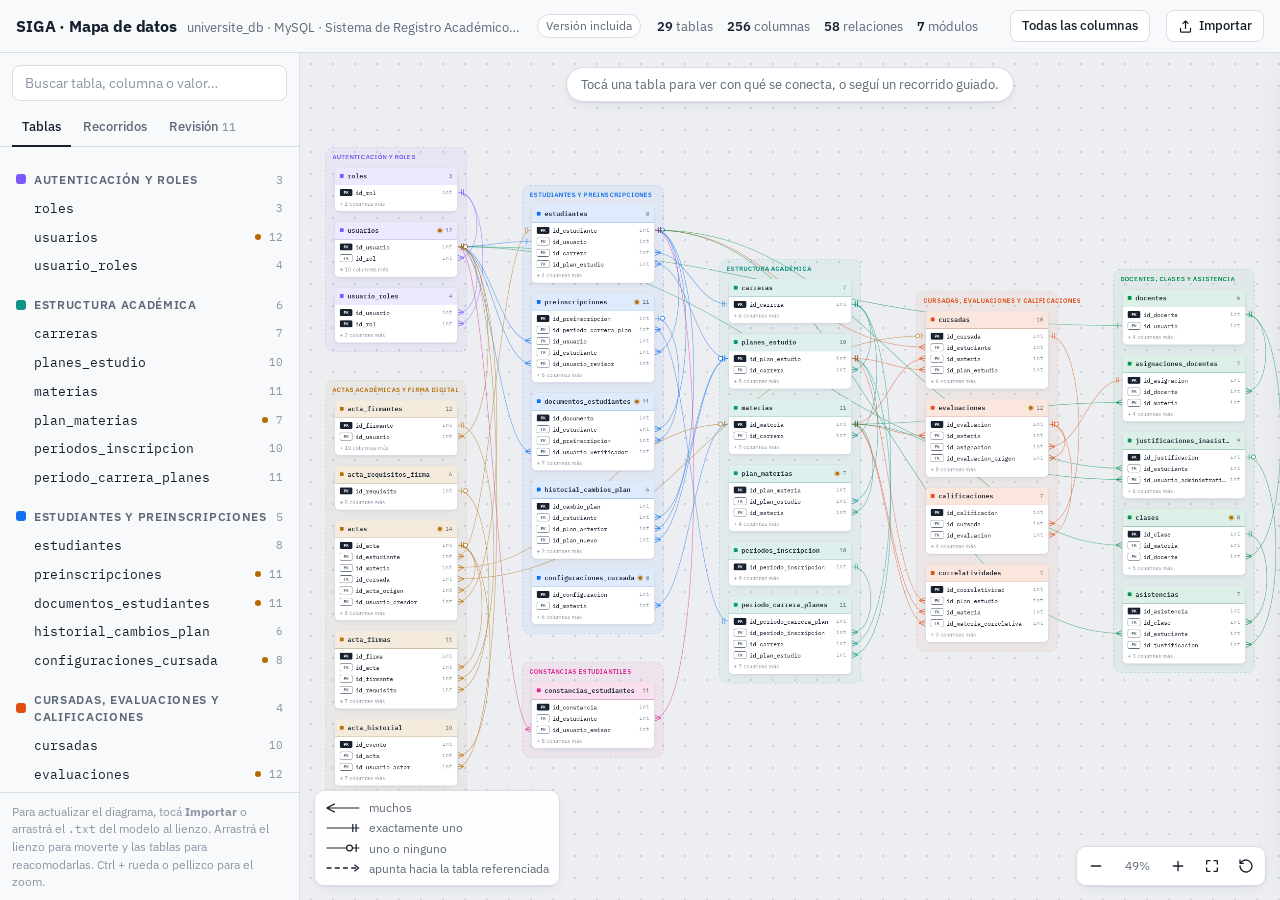
==== modelo/mapa_modelo_datos.html @ eefaaf21 "Agregar mapa interactivo del modelo de datos Un único HTML que lee el modelo en DBML y lo muestra ag" ====
<!doctype html>
<html lang="es-AR">
<head>
<meta charset="utf-8">
<meta name="viewport" content="width=device-width, initial-scale=1, viewport-fit=cover">
<title>SIGA Mapa de datos</title>
<link rel="preconnect" href="https://fonts.googleapis.com">
<link rel="preconnect" href="https://fonts.gstatic.com" crossorigin>
<link rel="stylesheet" href="https://fonts.googleapis.com/css2?family=IBM+Plex+Mono:wght@400;500;600&family=IBM+Plex+Sans:wght@400;500;600;700&display=swap">
<style>
/* Layout: lienzo navegable con las tablas agrupadas por módulo; índice a la izquierda, ficha de la tabla a la derecha. */
:root {
  --bg: #eceef2;          /* lienzo */
  --dots: #cdd2db;
  --panel: #f8f9fb;
  --card: #ffffff;
  --ink: #16202e;
  --muted: #5d6878;
  --faint: #8d96a5;
  --line: #d8dde5;
  --accent: #2c55c9;
  --warn: #b66a00;
  --warn-bg: #fff3dc;
  --shadow: 0 1px 2px rgba(22, 32, 46, .06), 0 4px 14px -6px rgba(22, 32, 46, .14);
  --sans: "IBM Plex Sans", ui-sans-serif, system-ui, -apple-system, "Segoe UI", sans-serif;
  --mono: "IBM Plex Mono", ui-monospace, "SFMono-Regular", Menlo, Consolas, monospace;
}
@media (prefers-color-scheme: dark) {
  :root:not([data-theme="light"]) {
    --bg: #0f141b; --dots: #222a36; --panel: #141a23; --card: #19202b; --ink: #e5e9ef; --muted: #9ba5b4; --faint: #6f7a8a;
    --line: #2a3341; --accent: #7d9cff; --warn: #f0b04a; --warn-bg: #3a2c12;
    --shadow: 0 1px 2px rgba(0,0,0,.4), 0 6px 18px -8px rgba(0,0,0,.6);
    color-scheme: dark;
  }
}
:root[data-theme="dark"] {
  --bg: #0f141b; --dots: #222a36; --panel: #141a23; --card: #19202b; --ink: #e5e9ef; --muted: #9ba5b4; --faint: #6f7a8a;
  --line: #2a3341; --accent: #7d9cff; --warn: #f0b04a; --warn-bg: #3a2c12;
  --shadow: 0 1px 2px rgba(0,0,0,.4), 0 6px 18px -8px rgba(0,0,0,.6);
  color-scheme: dark;
}

* { box-sizing: border-box; }
[hidden] { display: none !important; }
html, body { height: 100%; }
body { margin: 0; background: var(--bg); color: var(--ink); font: 14px/1.5 var(--sans); -webkit-font-smoothing: antialiased; overflow: hidden; }
button, input { font: inherit; color: inherit; }
code, .mono { font-family: var(--mono); font-size: .92em; }
:focus-visible { outline: 2px solid var(--accent); outline-offset: 2px; }

.app { height: 100%; display: grid; grid-template-rows: auto minmax(0, 1fr); }

/* ---------- Barra superior ---------- */
.bar { display: flex; align-items: center; gap: 16px; padding: 10px 16px; background: var(--panel); border-bottom: 1px solid var(--line); min-width: 0; }
.brand { display: flex; align-items: baseline; gap: 10px; min-width: 0; }
.brand h1 { margin: 0; font-size: 16px; font-weight: 700; letter-spacing: -.01em; white-space: nowrap; }
.brand span { color: var(--muted); font-size: 12.5px; white-space: nowrap; overflow: hidden; text-overflow: ellipsis; }
.stats { display: flex; gap: 14px; color: var(--muted); font-size: 12.5px; white-space: nowrap; }
.stats b { color: var(--ink); font-weight: 600; font-variant-numeric: tabular-nums; }
.bar .grow { flex: 1; }
.btn { display: inline-flex; align-items: center; gap: 6px; height: 32px; padding: 0 11px; border-radius: 8px; border: 1px solid var(--line); background: var(--card); cursor: pointer; font-size: 13px; font-weight: 500; white-space: nowrap; }
.btn:hover { border-color: var(--faint); }
.btn[aria-pressed="true"] { background: var(--ink); color: var(--panel); border-color: var(--ink); }
.btn svg { width: 15px; height: 15px; }
.only-mobile { display: none; }
.src { font-size: 11.5px; padding: 2px 8px; border-radius: 999px; background: var(--card); border: 1px solid var(--line); color: var(--muted); white-space: nowrap; }
.src.imp { border-color: var(--accent); color: var(--accent); }

/* ---------- Índice lateral ---------- */
.body { display: grid; grid-template-columns: 300px minmax(0, 1fr); min-height: 0; }
.side { display: flex; flex-direction: column; min-height: 0; background: var(--panel); border-right: 1px solid var(--line); }
.search { padding: 12px 12px 8px; }
.search input { width: 100%; height: 36px; padding: 0 12px; border-radius: 8px; border: 1px solid var(--line); background: var(--card); }
.search input::placeholder { color: var(--faint); }
.tabs { display: flex; gap: 2px; padding: 0 12px; border-bottom: 1px solid var(--line); }
.tabs button { border: 0; background: none; padding: 8px 10px; font-size: 13px; font-weight: 500; color: var(--muted); cursor: pointer; border-bottom: 2px solid transparent; margin-bottom: -1px; }
.tabs button[aria-selected="true"] { color: var(--ink); border-bottom-color: var(--ink); }
.tabs .n { font-size: 11px; color: var(--faint); margin-left: 3px; }
.list { overflow-y: auto; padding: 8px 8px 24px; min-height: 0; flex: 1; }
.mod { margin-top: 10px; }
.mod-h { display: flex; align-items: center; gap: 8px; width: 100%; padding: 6px 8px; border: 0; background: none; cursor: pointer; text-align: left; border-radius: 6px; }
.mod-h:hover { background: color-mix(in srgb, var(--m) 10%, transparent); }
.mod-h i { width: 10px; height: 10px; border-radius: 3px; background: var(--m); flex: none; }
.mod-h b { font-size: 11.5px; letter-spacing: .06em; text-transform: uppercase; font-weight: 600; color: var(--muted); flex: 1; }
.mod-h small { color: var(--faint); font-size: 11.5px; }
.item { display: flex; align-items: center; gap: 8px; width: 100%; padding: 5px 8px 5px 26px; border: 0; background: none; cursor: pointer; text-align: left; border-radius: 6px; font-family: var(--mono); font-size: 12.5px; }
.item:hover { background: var(--card); }
.item[aria-current="true"] { background: color-mix(in srgb, var(--m) 16%, var(--card)); }
.item span { flex: 1; min-width: 0; overflow: hidden; text-overflow: ellipsis; white-space: nowrap; }
.item small { color: var(--faint); font-size: 11px; }
.item .wdot { width: 6px; height: 6px; border-radius: 50%; background: var(--warn); }
.hit { display: block; padding: 0 8px 4px 26px; color: var(--muted); font-size: 11.5px; font-family: var(--mono); overflow: hidden; text-overflow: ellipsis; white-space: nowrap; }
.hit mark { background: color-mix(in srgb, var(--accent) 22%, transparent); color: inherit; border-radius: 2px; }
.empty { padding: 24px 12px; color: var(--muted); font-size: 13px; }

.tour-item { display: grid; gap: 2px; width: 100%; text-align: left; padding: 12px; margin-bottom: 8px; border-radius: 10px; border: 1px solid var(--line); background: var(--card); cursor: pointer; }
.tour-item:hover { border-color: var(--faint); }
.tour-item b { font-size: 14px; font-weight: 600; }
.tour-item span { color: var(--muted); font-size: 12.5px; }
.tour-item .path { display: flex; gap: 4px; flex-wrap: wrap; margin-top: 6px; }
.tour-item .path i { width: 8px; height: 8px; border-radius: 2px; background: var(--m); }

.note { display: grid; gap: 6px; padding: 10px 12px; margin-bottom: 8px; border-radius: 10px; background: var(--warn-bg); color: var(--ink); font-size: 13px; }
.note .who { display: flex; justify-content: space-between; gap: 8px; }
.note .who button { border: 0; background: none; padding: 0; cursor: pointer; font-family: var(--mono); font-size: 12px; font-weight: 600; color: var(--warn); }
.note code { background: color-mix(in srgb, var(--warn) 14%, transparent); padding: 0 3px; border-radius: 3px; }
.side-foot { padding: 10px 12px; border-top: 1px solid var(--line); color: var(--faint); font-size: 11.5px; }

/* ---------- Lienzo ---------- */
.stage { position: relative; overflow: hidden; min-height: 0; touch-action: none; cursor: grab;
  background-color: var(--bg);
  background-image: radial-gradient(var(--dots) 1px, transparent 1.2px);
  background-size: 22px 22px; }
.stage.panning { cursor: grabbing; }
.world { position: absolute; left: 0; top: 0; transform-origin: 0 0; will-change: transform; }
#wires { position: absolute; left: 0; top: 0; overflow: visible; pointer-events: none; }

.region rect { fill: color-mix(in srgb, var(--m) 5%, transparent); stroke: color-mix(in srgb, var(--m) 35%, transparent); stroke-dasharray: 4 5; }
.region text { fill: var(--m); font: 600 13px var(--sans); letter-spacing: .08em; text-transform: uppercase; }
.region text.sub { fill: var(--faint); font: 500 11.5px var(--sans); letter-spacing: 0; text-transform: none; }
.region { transition: opacity .25s; }
.region.dim { opacity: .35; }

.edge { transition: opacity .25s; }
.edge .wire { fill: none; stroke: var(--m); stroke-width: 1.4; opacity: .5; }
.edge .ends { fill: none; stroke: var(--m); stroke-width: 1.4; opacity: .7; }
.edge .opt { fill: var(--card); stroke: var(--m); stroke-width: 1.4; }
.edge.on .wire { opacity: 1; stroke-width: 2.4; stroke-dasharray: 7 5; animation: flow 1s linear infinite; }
.edge.on .ends { opacity: 1; stroke-width: 2; }
.edge.dim { opacity: .07; }
@keyframes flow { to { stroke-dashoffset: -12; } }

.tbl { position: absolute; width: 252px; background: var(--card); border: 1px solid var(--line); border-radius: 10px; box-shadow: var(--shadow); font-family: var(--mono); cursor: pointer; transition: opacity .25s, box-shadow .2s, border-color .2s; user-select: none; -webkit-user-select: none; }
.tbl:hover { border-color: color-mix(in srgb, var(--m) 60%, var(--line)); }
.tbl.sel { border-color: var(--m); box-shadow: 0 0 0 2px var(--m), var(--shadow); }
.tbl.match { border-color: var(--accent); box-shadow: 0 0 0 2px var(--accent), var(--shadow); }
.tbl.dim { opacity: .2; }
.tbl.dragging { cursor: grabbing; box-shadow: 0 14px 30px -10px rgba(0,0,0,.35); z-index: 5; }
.th { display: flex; align-items: center; gap: 8px; padding: 8px 10px; border-radius: 9px 9px 0 0; background: color-mix(in srgb, var(--m) 14%, var(--card)); border-bottom: 1px solid color-mix(in srgb, var(--m) 28%, var(--line)); }
.th i { width: 8px; height: 8px; border-radius: 2px; background: var(--m); flex: none; }
.th b { flex: 1; min-width: 0; font-size: 12.5px; font-weight: 600; overflow: hidden; text-overflow: ellipsis; white-space: nowrap; }
.th small { font-size: 11px; color: var(--muted); }
.th .wdot { width: 7px; height: 7px; border-radius: 50%; background: var(--warn); box-shadow: 0 0 0 3px color-mix(in srgb, var(--warn) 25%, transparent); }
.rows { list-style: none; margin: 0; padding: 4px 0; }
.rows li { display: grid; grid-template-columns: 26px minmax(0, 1fr) auto; gap: 6px; align-items: center; height: 23px; padding: 0 10px; font-size: 11.5px; }
.rows li .cn { overflow: hidden; text-overflow: ellipsis; white-space: nowrap; }
.rows li .ct { color: var(--faint); font-size: 10.5px; max-width: 90px; overflow: hidden; text-overflow: ellipsis; white-space: nowrap; }
.rows li.hot { background: color-mix(in srgb, var(--m) 16%, transparent); }
.rows li.more { display: block; color: var(--faint); font-size: 11px; font-family: var(--sans); height: 22px; line-height: 22px; }
.k { font-size: 9px; font-weight: 600; letter-spacing: .04em; border-radius: 3px; padding: 1px 3px; text-align: center; line-height: 1.3; }
.k.pk { background: var(--ink); color: var(--card); }
.k.fk { border: 1px solid var(--muted); color: var(--muted); }
.k.uq { color: var(--faint); }

/* Controles flotantes del lienzo */
.hint { position: absolute; left: 50%; top: 14px; transform: translateX(-50%); padding: 7px 14px; border-radius: 999px; background: var(--card); border: 1px solid var(--line); box-shadow: var(--shadow); color: var(--muted); font-size: 12.5px; white-space: nowrap; pointer-events: none; transition: opacity .3s; max-width: calc(100% - 32px); overflow: hidden; text-overflow: ellipsis; }
.legend { position: absolute; left: 14px; bottom: calc(14px + env(safe-area-inset-bottom, 0px)); display: grid; gap: 3px; padding: 8px 10px; font-size: 11.5px !important; border-radius: 10px; background: color-mix(in srgb, var(--card) 92%, transparent); border: 1px solid var(--line); font-size: 12px; color: var(--muted); box-shadow: var(--shadow); }
.legend div { display: flex; align-items: center; gap: 8px; }
.legend svg { width: 36px; height: 14px; color: var(--ink); flex: none; }
.zoom { position: absolute; right: 14px; bottom: calc(14px + env(safe-area-inset-bottom, 0px)); display: flex; gap: 4px; align-items: center; padding: 4px; border-radius: 10px; background: var(--card); border: 1px solid var(--line); box-shadow: var(--shadow); }
.zoom button { width: 30px; height: 30px; border: 0; background: none; border-radius: 6px; cursor: pointer; display: grid; place-items: center; }
.zoom button:hover { background: var(--panel); }
.zoom span { min-width: 44px; text-align: center; font-size: 12px; color: var(--muted); font-variant-numeric: tabular-nums; }
.zoom svg { width: 16px; height: 16px; }

/* Recorrido guiado */
.tour { position: absolute; left: 50%; bottom: calc(16px + env(safe-area-inset-bottom, 0px)); transform: translateX(-50%); width: min(560px, calc(100% - 32px)); padding: 16px 18px; border-radius: 14px; background: var(--card); border: 1px solid var(--line); box-shadow: 0 18px 50px -14px rgba(0,0,0,.35); z-index: 10; }
.tour .top { display: flex; align-items: center; justify-content: space-between; gap: 10px; color: var(--muted); font-size: 12px; }
.tour .top b { color: var(--ink); font-weight: 600; }
.tour p { margin: 8px 0 12px; font-size: 14.5px; line-height: 1.55; text-wrap: pretty; }
.tour .nav { display: flex; align-items: center; gap: 8px; }
.tour .dots { display: flex; gap: 5px; flex: 1; }
.tour .dots i { width: 18px; height: 4px; border-radius: 2px; background: var(--line); }
.tour .dots i.on { background: var(--ink); }
.tour .x { border: 0; background: none; cursor: pointer; color: var(--muted); padding: 2px; display: grid; }
.chip { display: inline-flex; align-items: center; gap: 5px; padding: 0 6px; border-radius: 5px; border: 0; cursor: pointer; font-family: var(--mono); font-size: .88em; font-weight: 600; background: color-mix(in srgb, var(--m) 15%, transparent); color: var(--ink); line-height: 1.5; }
.chip::before { content: ""; width: 7px; height: 7px; border-radius: 2px; background: var(--m); }
.chip:hover { background: color-mix(in srgb, var(--m) 26%, transparent); }

/* ---------- Ficha de tabla ---------- */
.drawer { position: absolute; top: 0; right: 0; bottom: 0; width: min(440px, 100%); background: var(--panel); border-left: 1px solid var(--line); box-shadow: -18px 0 40px -24px rgba(0,0,0,.35); display: flex; flex-direction: column; z-index: 20; transform: translateX(0); transition: transform .25s; }
.drawer.closed { transform: translateX(105%); }
.d-head { padding: 16px 18px 14px; border-bottom: 1px solid var(--line); background: color-mix(in srgb, var(--m) 9%, var(--panel)); }
.d-head .row { display: flex; align-items: center; justify-content: space-between; gap: 8px; }
.d-head .mod-name { display: inline-flex; align-items: center; gap: 6px; color: var(--muted); font-size: 11.5px; font-weight: 600; letter-spacing: .06em; text-transform: uppercase; }
.d-head .mod-name i { width: 9px; height: 9px; border-radius: 2px; background: var(--m); }
.d-head h2 { margin: 6px 0 4px; font: 600 20px var(--mono); letter-spacing: -.01em; overflow-wrap: anywhere; }
.d-head p { margin: 0; color: var(--muted); font-size: 13.5px; }
.d-head .icons { display: flex; gap: 4px; }
.icon-btn { width: 30px; height: 30px; border: 0; background: none; border-radius: 6px; cursor: pointer; display: grid; place-items: center; color: var(--muted); }
.icon-btn:hover { background: var(--card); color: var(--ink); }
.icon-btn svg { width: 17px; height: 17px; }
.d-body { overflow-y: auto; padding: 4px 18px 32px; flex: 1; }
.d-sec { margin-top: 18px; }
.d-sec h3 { margin: 0 0 8px; font-size: 11.5px; font-weight: 600; letter-spacing: .07em; text-transform: uppercase; color: var(--faint); }
.rel { display: grid; grid-template-columns: 18px minmax(0, 1fr); gap: 8px; padding: 8px 0; border-top: 1px solid var(--line); font-size: 13.5px; }
.rel:first-of-type { border-top: 0; }
.rel .arrow { color: var(--faint); font-family: var(--mono); padding-top: 1px; }
.rel small { display: block; color: var(--faint); font-family: var(--mono); font-size: 11.5px; margin-top: 2px; }
.cols { width: 100%; border-collapse: collapse; font-size: 12.5px; }
.cols td { padding: 7px 0; border-top: 1px solid var(--line); vertical-align: top; }
.cols tr:first-child td { border-top: 0; }
.cols td:first-child { width: 48%; padding-right: 10px; }
.cols .nm { font-family: var(--mono); font-weight: 500; overflow-wrap: anywhere; }
.cols .ty { font-family: var(--mono); color: var(--muted); }
.badges { display: flex; gap: 4px; flex-wrap: wrap; margin-top: 4px; }
.badge { font-size: 10.5px; font-weight: 600; padding: 0 5px; border-radius: 4px; border: 1px solid var(--line); color: var(--muted); line-height: 1.6; }
.badge.pk { background: var(--ink); border-color: var(--ink); color: var(--panel); }
.badge.fk { border-color: color-mix(in srgb, var(--m) 50%, var(--line)); color: var(--ink); cursor: pointer; background: color-mix(in srgb, var(--m) 10%, transparent); }
.enum { display: flex; gap: 4px; flex-wrap: wrap; margin-top: 5px; }
.enum span { font-family: var(--mono); font-size: 11px; padding: 0 5px; border-radius: 4px; background: var(--card); border: 1px solid var(--line); }
.enum span.def { border-color: var(--ink); }
.dflt { display: block; color: var(--faint); font-size: 11.5px; margin-top: 3px; }
.idx { font-family: var(--mono); font-size: 12px; padding: 6px 0; border-top: 1px solid var(--line); color: var(--muted); }
.idx:first-of-type { border-top: 0; }

.drop { position: absolute; inset: 0; display: grid; place-items: center; background: color-mix(in srgb, var(--bg) 80%, transparent); border: 2px dashed var(--accent); z-index: 30; font-size: 15px; font-weight: 600; }
.toast { position: absolute; left: 50%; top: 14px; transform: translate(-50%, -8px); opacity: 0; padding: 8px 14px; border-radius: 8px; background: var(--ink); color: var(--panel); font-size: 13px; z-index: 40; transition: opacity .2s, transform .2s; pointer-events: none; }
.toast.show { opacity: 1; transform: translate(-50%, 0); }

@media (max-width: 1100px) { .stats { display: none; } }
@media (max-width: 820px) {
  .body { grid-template-columns: minmax(0, 1fr); }
  .side { position: absolute; z-index: 25; top: 0; bottom: 0; left: 0; width: min(320px, 88%); transform: translateX(-102%); transition: transform .25s; box-shadow: 18px 0 40px -20px rgba(0,0,0,.4); }
  .body { position: relative; }
  .app.side-open .side { transform: none; }
  .only-mobile { display: inline-flex; }
  .brand span, .bar .hide-sm { display: none; }
  .legend { display: none; }
  .drawer { top: auto; height: 72%; width: 100%; border-left: 0; border-top: 1px solid var(--line); border-radius: 16px 16px 0 0; }
  .drawer.closed { transform: translateY(105%); }
  .tour { bottom: calc(64px + env(safe-area-inset-bottom, 0px)); }
}
@media (prefers-reduced-motion: reduce) { * { transition: none !important; animation: none !important; } }
</style>
</head>
<body>
<div class="app" id="app">
  <header class="bar">
    <button class="btn only-mobile" id="side-btn" aria-label="Abrir índice"><svg viewBox="0 0 24 24" fill="none" stroke="currentColor" stroke-width="2" stroke-linecap="round"><path d="M4 6h16M4 12h16M4 18h16"/></svg></button>
    <div class="brand"><h1>SIGA · Mapa de datos</h1><span id="proj"></span></div>
    <span class="src hide-sm" id="src"></span>
    <div class="stats" id="stats"></div>
    <div class="grow"></div>
    <button class="btn hide-sm" id="cols-btn" aria-pressed="false" title="Mostrar todas las columnas en el mapa">Todas las columnas</button>
    <button class="btn" id="load-btn" title="Importar el archivo del modelo (.txt o .dbml). También podés arrastrarlo al lienzo."><svg viewBox="0 0 24 24" fill="none" stroke="currentColor" stroke-width="2" stroke-linecap="round" stroke-linejoin="round"><path d="M12 15V3m0 0-4 4m4-4 4 4M4 15v4a2 2 0 0 0 2 2h12a2 2 0 0 0 2-2v-4"/></svg>Importar</button>
    <button class="btn hide-sm" id="orig-btn" hidden title="Volver al modelo que viene incluido en la página">Usar el original</button>
    <input type="file" id="file" accept=".txt,.dbml,text/plain" hidden>
  </header>

  <div class="body">
    <aside class="side" id="side">
      <div class="search"><input id="q" type="search" placeholder="Buscar tabla, columna o valor…" aria-label="Buscar en el modelo" autocomplete="off"></div>
      <div class="tabs" role="tablist">
        <button role="tab" data-tab="mods" aria-selected="true">Tablas</button>
        <button role="tab" data-tab="tours" aria-selected="false">Recorridos</button>
        <button role="tab" data-tab="notes" aria-selected="false">Revisión<span class="n" id="n-notes"></span></button>
      </div>
      <div class="list" id="list"></div>
      <div class="side-foot">Para actualizar el diagrama, tocá <b>Importar</b> o arrastrá el <code>.txt</code> del modelo al lienzo. Arrastrá el lienzo para moverte y las tablas para reacomodarlas. Ctrl + rueda o pellizco para el zoom.</div>
    </aside>

    <main class="stage" id="stage" aria-label="Diagrama del modelo de datos">
      <div class="world" id="world">
        <svg id="wires" width="1" height="1" aria-hidden="true"></svg>
        <div id="nodes"></div>
      </div>

      <div class="hint" id="hint">Tocá una tabla para ver con qué se conecta, o seguí un recorrido guiado.</div>

      <div class="legend" id="legend" aria-label="Referencias">
        <div><svg viewBox="0 0 44 14"><path d="M2 7h40M2 7l10-5M2 7l10 5" fill="none" stroke="currentColor" stroke-width="1.5"/></svg>muchos</div>
        <div><svg viewBox="0 0 44 14"><path d="M2 7h40M34 2v10M38 2v10" fill="none" stroke="currentColor" stroke-width="1.5"/></svg>exactamente uno</div>
        <div><svg viewBox="0 0 44 14"><path d="M2 7h40M38 2v10" fill="none" stroke="currentColor" stroke-width="1.5"/><circle cx="30" cy="7" r="3.5" fill="var(--card)" stroke="currentColor" stroke-width="1.5"/></svg>uno o ninguno</div>
        <div><svg viewBox="0 0 44 14"><path d="M2 7h40" fill="none" stroke="currentColor" stroke-width="2" stroke-dasharray="6 4"/><path d="M36 3l5 4-5 4" fill="none" stroke="currentColor" stroke-width="1.5"/></svg>apunta hacia la tabla referenciada</div>
      </div>

      <div class="zoom">
        <button id="z-out" aria-label="Alejar"><svg viewBox="0 0 24 24" fill="none" stroke="currentColor" stroke-width="2" stroke-linecap="round"><path d="M5 12h14"/></svg></button>
        <span id="z-val">100%</span>
        <button id="z-in" aria-label="Acercar"><svg viewBox="0 0 24 24" fill="none" stroke="currentColor" stroke-width="2" stroke-linecap="round"><path d="M12 5v14M5 12h14"/></svg></button>
        <button id="z-fit" aria-label="Ver todo" title="Ver todo (F)"><svg viewBox="0 0 24 24" fill="none" stroke="currentColor" stroke-width="2" stroke-linecap="round" stroke-linejoin="round"><path d="M4 9V5a1 1 0 0 1 1-1h4M15 4h4a1 1 0 0 1 1 1v4M20 15v4a1 1 0 0 1-1 1h-4M9 20H5a1 1 0 0 1-1-1v-4"/></svg></button>
        <button id="z-reset" aria-label="Reacomodar" title="Volver al orden original"><svg viewBox="0 0 24 24" fill="none" stroke="currentColor" stroke-width="2" stroke-linecap="round" stroke-linejoin="round"><path d="M3 12a9 9 0 1 0 3-6.7L3 8M3 3v5h5"/></svg></button>
      </div>

      <section class="tour" id="tour" hidden aria-live="polite"></section>

      <aside class="drawer closed" id="drawer" aria-label="Detalle de la tabla"></aside>
      <div class="drop" id="drop" hidden>Soltá el archivo del modelo para importarlo</div>
      <div class="toast" id="toast" role="status"></div>
    </main>
  </div>
</div>

<!-- Modelo en formato DBML. Es una copia de modelo_base_de_datos.txt: si el modelo cambia, se reemplaza este bloque o se usa "Cargar modelo". -->
<script type="text/plain" id="dbml">
Project universite_db {
  database_type: "MySQL"
  Note: "Sistema de Registro Académico Universitario"
}


// ============================================================
// MÓDULO 1: AUTENTICACIÓN Y ROLES
// ============================================================

Table roles {
  id_rol int [pk, increment]
  nombre_rol varchar(50) [not null, unique]
  descripcion varchar(255)
}

Table usuarios {
  id_usuario int [pk, increment]
  id_rol int [not null]
  email varchar(120) [not null, unique]
  password varchar(255) [not null]
  nombre varchar(100) [not null]
  apellido varchar(100) [not null]
  dni int [not null, unique]
  fecha_nacimiento date [not null]
  telefono varchar(30)
  estado enum("activo", "inactivo", "bloqueado") [default: "activo"]
  created_at timestamp [default: `CURRENT_TIMESTAMP`]
  updated_at timestamp [default: `CURRENT_TIMESTAMP`]

  Indexes {
    id_rol
  }
}

Table usuario_roles {
  id_usuario int [not null]
  id_rol int [not null]
  activo boolean [not null, default: true]
  created_at timestamp [not null, default: `CURRENT_TIMESTAMP`]

  indexes {
    (id_usuario, id_rol) [pk]
  }
}


// ============================================================
// MÓDULO 2: ESTRUCTURA ACADÉMICA
// ============================================================

Table carreras {
  id_carrera int [pk, increment]
  codigo varchar(20) [not null, unique]
  nombre_carrera varchar(150) [not null]
  duracion_anios int [not null, default: 3]
  descripcion text
  estado enum("activa", "inactiva") [default: "activa"]
  created_at timestamp [default: `CURRENT_TIMESTAMP`]
}

Table planes_estudio {
  id_plan_estudio int [pk, increment]
  id_carrera int [not null]
  codigo_plan varchar(30) [not null]
  nombre varchar(150) [not null]
  resolucion varchar(100)
  anio_inicio int [not null]
  anio_fin int
  estado enum("activo", "inactivo", "obsoleto") [default: "activo"]
  es_vigente_inscripcion boolean [default: true]
  created_at timestamp [default: `CURRENT_TIMESTAMP`]

  indexes {
    (id_carrera, codigo_plan) [unique]
  }
}

Table materias {
  id_materia int [pk, increment]
  id_carrera int [not null]
  codigo_materia varchar(20) [not null]
  nombre_materia varchar(150) [not null]
  tipo_materia enum("anual", "cuatrimestral") [not null, default: "cuatrimestral"]
  anio_cursada int [not null, default: 1]
  cuatrimestre int [not null, default: 1]
  promocionable enum("si", "no") [default: "si"]
  estado enum("activa", "inactiva") [default: "activa"]
  resolucion varchar(20) [not null]
  created_at timestamp [default: `CURRENT_TIMESTAMP`]

  Indexes {
    id_carrera
    codigo_materia
  }
}

Table plan_materias {
  id_plan_materia int [pk, increment]
  id_plan_estudio int [not null]
  id_materia int [not null]
  anio_cursada int [not null, default: 1]
  cuatrimestre int [not null, default: 1]
  es_optativa boolean [default: false]
  created_at timestamp [default: `CURRENT_TIMESTAMP`]

  indexes {
    (id_plan_estudio, id_materia) [unique]
  }
}

Table periodos_inscripcion {
  id_periodo_inscripcion int [pk, increment]
  codigo_periodo varchar(30) [not null, unique]
  nombre varchar(150) [not null]
  ciclo_lectivo int [not null]
  fecha_inicio datetime [not null]
  fecha_fin datetime [not null]
  estado enum("programado", "abierto", "cerrado", "finalizado") [default: "programado"]
  descripcion text
  created_at timestamp [default: `CURRENT_TIMESTAMP`]
  updated_at timestamp [default: `CURRENT_TIMESTAMP`]
}

Table periodo_carrera_planes {
  id_periodo_carrera_plan int [pk, increment]
  id_periodo_inscripcion int [not null]
  id_carrera int [not null]
  id_plan_estudio int [not null]
  cupo_preinscriptos int [not null, default: 0]
  cupo_lista_espera int [not null, default: 0]
  fecha_inicio datetime
  fecha_fin datetime
  estado enum("activa", "cupo_cubierto", "lista_espera_cubierta", "cerrada") [default: "activa"]
  created_at timestamp [default: `CURRENT_TIMESTAMP`]
  updated_at timestamp [default: `CURRENT_TIMESTAMP`]

  indexes {
    (id_periodo_inscripcion, id_carrera, id_plan_estudio) [unique]
  }
}


// ============================================================
// MÓDULO 3: ESTUDIANTES Y PREINSCRIPCIONES
// ============================================================

Table estudiantes {
  id_estudiante int [pk, increment]
  id_usuario int [not null, unique]
  legajo varchar(30) [not null, unique]
  id_carrera int [not null]
  id_plan_estudio int
  fecha_ingreso date [not null]
  situacion_academica enum(
    "preinscripto",
    "inscripto",
    "regular",
    "recibido",
    "suspendido",
    "baja"
  ) [default: "preinscripto"]
  created_at timestamp [default: `CURRENT_TIMESTAMP`]
}

Table preinscripciones {
  id_preinscripcion int [pk, increment]
  id_periodo_carrera_plan int [not null]
  id_usuario int [not null]
  id_estudiante int
  fecha_preinscripcion datetime [not null, default: `CURRENT_TIMESTAMP`]
  estado enum(
    "preinscripto",
    "lista_espera",
    "en_revision",
    "confirmado",
    "rechazado",
    "cancelado"
  ) [not null, default: "preinscripto"]
  observaciones text
  id_usuario_revisor int
  fecha_revision datetime
  created_at timestamp [default: `CURRENT_TIMESTAMP`]
  updated_at timestamp [default: `CURRENT_TIMESTAMP`]

  indexes {
    (id_usuario, id_periodo_carrera_plan) [unique]
  }
}

Table documentos_estudiantes {
  id_documento int [pk, increment]
  id_estudiante int [not null]
  id_preinscripcion int
  tipo_documento enum(
    "DNI",
    "Titulo Secundario",
    "Analitico",
    "Foto Carnet",
    "Otro"
  ) [not null]
  nombre_archivo varchar(255) [not null]
  ruta_archivo varchar(255) [not null]
  estado_verificacion enum(
    "pendiente",
    "aprobado",
    "rechazado"
  ) [default: "pendiente"]
  observaciones text
  id_usuario_verificador int
  fecha_verificacion datetime
  created_at timestamp [default: `CURRENT_TIMESTAMP`]
}

Table historial_cambios_plan {
  id_cambio_plan int [pk, increment]
  id_estudiante int [not null]
  id_plan_anterior int [not null]
  id_plan_nuevo int [not null]
  motivo text
  fecha_cambio datetime [default: `CURRENT_TIMESTAMP`]
}

Table configuraciones_cursada {
  id_configuracion int [pk, increment]
  id_materia int
  porcentaje_asistencia_minima decimal(5,2) [not null, default: 75.00]
  nota_minima_regular decimal(4,2) [not null, default: 4.00]
  permite_promocion boolean [not null, default: true]
  nota_minima_promocion decimal(4,2) [not null, default: 7.00]
  meses_vigencia_regularidad int [not null, default: 24]
  created_at timestamp [default: `CURRENT_TIMESTAMP`]
}


// ============================================================
// MÓDULO 4: CURSADAS, EVALUACIONES Y CALIFICACIONES
// ============================================================

Table cursadas {
  id_cursada int [pk, increment]
  id_estudiante int [not null]
  id_materia int [not null]
  id_plan_estudio int [not null]
  ciclo_lectivo int [not null]
  periodo enum(
    "1er Cuatrimestre",
    "2do Cuatrimestre",
    "Anual"
  ) [not null, default: "1er Cuatrimestre"]
  estado_cursada enum(
    "cursando",
    "regular",
    "libre",
    "promocionado",
    "aprobado"
  ) [default: "cursando"]
  fecha_inscripcion timestamp [default: `CURRENT_TIMESTAMP`]
  fecha_registro_estado datetime
  fecha_vencimiento_estado date

  indexes {
    (id_estudiante, id_materia, ciclo_lectivo) [unique]
  }
}

Table evaluaciones {
  id_evaluacion int [pk, increment]
  id_materia int [not null]
  id_asignacion int [not null]
  ciclo_lectivo int [not null]
  periodo enum(
    "1er Cuatrimestre",
    "2do Cuatrimestre",
    "Anual"
  ) [not null]
  tipo_evaluacion enum(
    "Parcial",
    "Recuperatorio",
    "Examen Final",
    "Trabajo Práctico",
    "Coloquio"
  ) [not null]
  numero_instancia int [not null, default: 1]
  id_evaluacion_origen int
  fecha_evaluacion date [not null]
  descripcion varchar(255)
  estado enum(
    "programada",
    "realizada",
    "cancelada"
  ) [not null, default: "programada"]
  created_at timestamp [default: `CURRENT_TIMESTAMP`]

  indexes {
    (id_materia, ciclo_lectivo, periodo, tipo_evaluacion, numero_instancia) [unique]
  }
}

Table calificaciones {
  id_calificacion int [pk, increment]
  id_cursada int [not null]
  id_evaluacion int [not null]
  estado enum(
    "pendiente",
    "presente",
    "ausente",
    "impugnada"
  ) [not null, default: "pendiente"]
  nota decimal(4,2)
  observaciones varchar(255)
  created_at timestamp [default: `CURRENT_TIMESTAMP`]

  indexes {
    (id_cursada, id_evaluacion) [unique]
  }
}

Table correlatividades {
  id_correlatividad int [pk, increment]
  id_plan_estudio int [not null]
  id_materia int [not null]
  id_materia_correlativa int [not null]
  contexto_requisito enum("cursada", "final") [not null, default: "cursada"]
  tipo_requisito enum(
    "Cursada aprobada",
    "Acreditada"
  ) [not null, default: "Cursada aprobada"]
  created_at timestamp [default: `CURRENT_TIMESTAMP`]

  indexes {
    (
      id_plan_estudio,
      id_materia,
      id_materia_correlativa,
      contexto_requisito
    ) [unique]
  }
}


// ============================================================
// MÓDULO 5: DOCENTES, CLASES Y ASISTENCIA
// ============================================================

Table docentes {
  id_docente int [pk, increment]
  id_usuario int [not null, unique]
  legajo_docente varchar(30) [not null, unique]
  titulo_academico varchar(100)
  estado enum("activo", "inactivo", "licencia") [default: "activo"]
  created_at timestamp [default: `CURRENT_TIMESTAMP`]
}

Table asignaciones_docentes {
  id_asignacion int [pk, increment]
  id_docente int [not null]
  id_materia int [not null]
  ciclo_lectivo int [not null]
  periodo enum(
    "1er Cuatrimestre",
    "2do Cuatrimestre",
    "Anual"
  ) [not null]
  rol_docente enum(
    "Titular",
    "Adjunto",
    "JTP",
    "Auxiliar"
  ) [default: "Titular"]
  fecha_asignacion timestamp [default: `CURRENT_TIMESTAMP`]

  indexes {
    (id_docente, id_materia, ciclo_lectivo, periodo) [unique]
  }
}

Table justificaciones_inasistencia {
  id_justificacion int [pk, increment]
  id_estudiante int [not null]
  id_usuario_administrativo int [not null]
  fecha_inicio date [not null]
  fecha_fin date [not null]
  motivo enum(
    "Salud",
    "Atención familiar",
    "Laboral",
    "Trámite oficial",
    "Otro"
  ) [not null]
  observaciones text
  estado enum(
    "Aprobada",
    "Pendiente",
    "Rechazada"
  ) [default: "Aprobada"]
  created_at timestamp [default: `CURRENT_TIMESTAMP`]
}

Table clases {
  id_clase int [pk, increment]
  id_materia int [not null]
  id_docente int [not null]
  ciclo_lectivo int [not null]
  fecha date [not null]
  tema_tratado varchar(255)
  estado enum(
    "dictada",
    "cancelada",
    "reprogramada"
  ) [default: "dictada"]
  created_at timestamp [default: `CURRENT_TIMESTAMP`]
}

Table asistencias {
  id_asistencia int [pk, increment]
  id_clase int [not null]
  id_estudiante int [not null]
  estado enum(
    "Presente",
    "Ausente",
    "Inasistencia Justificada"
  ) [not null, default: "Presente"]
  id_justificacion int
  observaciones varchar(255)
  created_at timestamp [default: `CURRENT_TIMESTAMP`]

  indexes {
    (id_clase, id_estudiante) [unique]
  }
}


// ============================================================
// MÓDULO 8: CONSTANCIAS ESTUDIANTILES
// ============================================================

Table constancias_estudiantes {
  id_constancia int [pk, increment]
  id_estudiante int [not null]
  tipo_constancia enum(
    "Alumno Regular",
    "Examen Rendido",
    "Materias Aprobadas",
    "Analitico Parcial",
    "Inscripcion a Carrera",
    "Finalizacion de Estudios",
    "Otro"
  ) [not null]
  codigo_verificacion varchar(64) [not null, unique]
  nombre_archivo varchar(255) [not null]
  ruta_archivo varchar(255) [not null]
  estado enum(
    "emitida",
    "entregada",
    "anulada"
  ) [default: "entregada"]
  observaciones text
  id_usuario_emisor int
  fecha_emision datetime [default: `CURRENT_TIMESTAMP`]
  created_at timestamp [default: `CURRENT_TIMESTAMP`]
}


// ============================================================
// MÓDULO 9: ACTAS ACADÉMICAS Y FIRMA DIGITAL
// ============================================================

Table acta_firmantes {
  id_firmante int [pk, increment]
  id_usuario int [not null]
  cargo_oficial varchar(150) [not null]
  algoritmo enum(
    "RSA-2048",
    "RSA-4096",
    "ECDSA-P256"
  ) [not null, default: "RSA-2048"]
  clave_publica_pem text [not null]
  huella_clave varchar(64) [not null, unique]
  certificado_x509_pem text
  emitido_por varchar(255)
  valido_desde datetime [not null]
  valido_hasta datetime
  estado enum(
    "activo",
    "revocado",
    "vencido"
  ) [default: "activo"]
  created_at timestamp [default: `CURRENT_TIMESTAMP`]
}

Table acta_requisitos_firma {
  id_requisito int [pk, increment]
  tipo_acta enum(
    "Examen Final",
    "Cursada",
    "Analitico",
    "Habilitacion"
  ) [not null]
  orden int [not null]
  descripcion_rol varchar(100) [not null]
  es_obligatoria boolean [not null, default: true]
  created_at timestamp [default: `CURRENT_TIMESTAMP`]

  indexes {
    (tipo_acta, orden) [unique]
  }
}

Table actas {
  id_acta int [pk, increment]
  id_estudiante int [not null]
  tipo_acta enum(
    "Examen Final",
    "Cursada",
    "Analitico",
    "Habilitacion"
  ) [not null]
  numero_acta varchar(30) [not null, unique]
  ciclo_lectivo int [not null]
  id_materia int
  id_cursada int

  contenido_json json [not null]
  hash_sha256 char(64) [not null]

  estado enum(
    "borrador",
    "firmada",
    "anulada",
    "reemplazada"
  ) [not null, default: "borrador"]

  id_acta_origen int
  motivo_correccion text

  id_usuario_creador int [not null]
  created_at timestamp [default: `CURRENT_TIMESTAMP`]
}

Table acta_firmas {
  id_firma int [pk, increment]
  id_acta int [not null]
  id_firmante int [not null]
  id_requisito int
  orden_firma int [not null]

  hash_firmado char(64) [not null]
  firma_digital_b64 text [not null]
  algoritmo_usado enum(
    "RSA-2048",
    "RSA-4096",
    "ECDSA-P256"
  ) [not null]

  timestamp_firma datetime [not null]
  ip_origen varchar(45)
  metadatos_extra json

  indexes {
    (id_acta, id_firmante) [unique]
  }
}

Table acta_historial {
  id_evento int [pk, increment]
  id_acta int [not null]
  accion enum(
    "creacion",
    "firma",
    "anulacion",
    "reemplazo",
    "reimpresion",
    "descarga",
    "verificacion_externa"
  ) [not null]
  id_usuario_actor int
  descripcion text
  datos_snapshot json
  ip_origen varchar(45)
  user_agent varchar(500)
  timestamp_evento datetime [not null, default: `CURRENT_TIMESTAMP`]
  hash_evento char(64)
}


// ============================================================
// RELACIONES
// ============================================================

// --- Autenticación ---

Ref: usuarios.id_rol > roles.id_rol
Ref: usuario_roles.id_usuario > usuarios.id_usuario
Ref: usuario_roles.id_rol > roles.id_rol


// --- Estructura académica ---

Ref: planes_estudio.id_carrera > carreras.id_carrera

Ref: materias.id_carrera > carreras.id_carrera

Ref: plan_materias.id_plan_estudio > planes_estudio.id_plan_estudio
Ref: plan_materias.id_materia > materias.id_materia

Ref: periodo_carrera_planes.id_periodo_inscripcion > periodos_inscripcion.id_periodo_inscripcion
Ref: periodo_carrera_planes.id_carrera > carreras.id_carrera
Ref: periodo_carrera_planes.id_plan_estudio > planes_estudio.id_plan_estudio


// --- Estudiantes / inscripción ---

Ref: estudiantes.id_usuario - usuarios.id_usuario
Ref: estudiantes.id_carrera > carreras.id_carrera
Ref: estudiantes.id_plan_estudio > planes_estudio.id_plan_estudio

Ref: preinscripciones.id_periodo_carrera_plan > periodo_carrera_planes.id_periodo_carrera_plan
Ref: preinscripciones.id_usuario > usuarios.id_usuario
Ref: preinscripciones.id_estudiante > estudiantes.id_estudiante
Ref: preinscripciones.id_usuario_revisor > usuarios.id_usuario

Ref: documentos_estudiantes.id_estudiante > estudiantes.id_estudiante
Ref: documentos_estudiantes.id_preinscripcion > preinscripciones.id_preinscripcion
Ref: documentos_estudiantes.id_usuario_verificador > usuarios.id_usuario

Ref: historial_cambios_plan.id_estudiante > estudiantes.id_estudiante
Ref: historial_cambios_plan.id_plan_anterior > planes_estudio.id_plan_estudio
Ref: historial_cambios_plan.id_plan_nuevo > planes_estudio.id_plan_estudio

Ref: configuraciones_cursada.id_materia > materias.id_materia


// --- Cursadas / evaluaciones ---

Ref: cursadas.id_estudiante > estudiantes.id_estudiante
Ref: cursadas.id_materia > materias.id_materia
Ref: cursadas.id_plan_estudio > planes_estudio.id_plan_estudio

Ref: evaluaciones.id_materia > materias.id_materia
Ref: evaluaciones.id_asignacion > asignaciones_docentes.id_asignacion
Ref: evaluaciones.id_evaluacion_origen > evaluaciones.id_evaluacion

Ref: calificaciones.id_cursada > cursadas.id_cursada
Ref: calificaciones.id_evaluacion > evaluaciones.id_evaluacion

Ref: correlatividades.id_plan_estudio > planes_estudio.id_plan_estudio
Ref: correlatividades.id_materia > materias.id_materia
Ref: correlatividades.id_materia_correlativa > materias.id_materia


// --- Docentes / clases / asistencia ---

Ref: docentes.id_usuario - usuarios.id_usuario

Ref: asignaciones_docentes.id_docente > docentes.id_docente
Ref: asignaciones_docentes.id_materia > materias.id_materia

Ref: justificaciones_inasistencia.id_estudiante > estudiantes.id_estudiante
Ref: justificaciones_inasistencia.id_usuario_administrativo > usuarios.id_usuario

Ref: clases.id_materia > materias.id_materia
Ref: clases.id_docente > docentes.id_docente

Ref: asistencias.id_clase > clases.id_clase
Ref: asistencias.id_estudiante > estudiantes.id_estudiante
Ref: asistencias.id_justificacion > justificaciones_inasistencia.id_justificacion


// --- Constancias ---

Ref: constancias_estudiantes.id_estudiante > estudiantes.id_estudiante
Ref: constancias_estudiantes.id_usuario_emisor > usuarios.id_usuario


// --- Actas / firma digital ---

Ref: acta_firmantes.id_usuario > usuarios.id_usuario

Ref: actas.id_estudiante > estudiantes.id_estudiante
Ref: actas.id_materia > materias.id_materia
Ref: actas.id_cursada > cursadas.id_cursada
Ref: actas.id_acta_origen > actas.id_acta
Ref: actas.id_usuario_creador > usuarios.id_usuario

Ref: acta_firmas.id_acta > actas.id_acta
Ref: acta_firmas.id_firmante > acta_firmantes.id_firmante
Ref: acta_firmas.id_requisito > acta_requisitos_firma.id_requisito

Ref: acta_historial.id_acta > actas.id_acta
Ref: acta_historial.id_usuario_actor > usuarios.id_usuario

Ref: "actas"."id_acta" <? "actas"."ciclo_lectivo"
</script>

<script>
(function () {
  'use strict';

  /* ================== Contenido curado ================== */

  // Color por número de módulo (los comentarios "// MÓDULO N: ..." del archivo).
  var MOD_COLOR = { 1: '#7a5af8', 2: '#0e9384', 3: '#1570ef', 4: '#e04f16', 5: '#099250', 8: '#dd2590', 9: '#b5700a' };
  var EXTRA_COLORS = ['#4e5ba6', '#0086c9', '#c4320a', '#6172f3', '#3b7c0f'];
  // Columna del mapa para cada módulo: agrupa a los que más se relacionan entre sí.
  var MOD_COLUMN = { 1: 0, 9: 0, 3: 1, 8: 1, 2: 2, 4: 3, 5: 4 };

  // Nombre en castellano llano, género y descripción de cada tabla.
  var META = {
    roles: ['rol', 'roles', 'm', 'Catálogo de roles del sistema: estudiante, docente, administrativo, etc.'],
    usuarios: ['usuario', 'usuarios', 'm', 'Toda persona que usa el sistema. Guarda los datos personales y la contraseña; estudiantes y docentes se apoyan en esta tabla.'],
    usuario_roles: ['asignación de rol', 'asignaciones de rol', 'f', 'Qué roles tiene cada usuario. Permite que una persona tenga más de uno (por ejemplo, docente y administrativa).'],
    carreras: ['carrera', 'carreras', 'f', 'Las carreras que dicta el instituto.'],
    planes_estudio: ['plan de estudio', 'planes de estudio', 'm', 'Versiones del plan de cada carrera, con su resolución y años de vigencia.'],
    materias: ['materia', 'materias', 'f', 'Materias de una carrera, con año y cuatrimestre de cursada y si se pueden promocionar.'],
    plan_materias: ['materia del plan', 'materias del plan', 'f', 'Qué materias incluye cada plan de estudio y en qué año y cuatrimestre van.'],
    periodos_inscripcion: ['período de inscripción', 'períodos de inscripción', 'm', 'Ventanas de tiempo en las que se abre la inscripción, por ejemplo «Ingreso 2027».'],
    periodo_carrera_planes: ['oferta del período', 'ofertas del período', 'f', 'Qué carrera y qué plan se ofrecen en cada período, con su cupo y su lista de espera.'],
    estudiantes: ['estudiante', 'estudiantes', 'm', 'El legajo académico: une a un usuario con su carrera y su plan.'],
    preinscripciones: ['preinscripción', 'preinscripciones', 'f', 'La solicitud de ingreso de una persona a una oferta del período, con su estado y quién la revisó.'],
    documentos_estudiantes: ['documento', 'documentos', 'm', 'Archivos presentados (DNI, título, analítico, foto) y su verificación.'],
    historial_cambios_plan: ['cambio de plan', 'cambios de plan', 'm', 'Registro de cada vez que un estudiante pasa de un plan de estudio a otro.'],
    configuraciones_cursada: ['configuración de cursada', 'configuraciones de cursada', 'f', 'Reglas de aprobación: asistencia mínima, notas para regularizar y promocionar, y vigencia de la regularidad.'],
    cursadas: ['cursada', 'cursadas', 'f', 'Un estudiante cursando una materia en un ciclo lectivo, y cómo terminó: regular, libre, promocionado…'],
    evaluaciones: ['evaluación', 'evaluaciones', 'f', 'Parciales, recuperatorios, finales, trabajos prácticos y coloquios de una materia.'],
    calificaciones: ['calificación', 'calificaciones', 'f', 'La nota (o la ausencia) de una cursada en una evaluación.'],
    correlatividades: ['correlatividad', 'correlatividades', 'f', 'Qué materia hay que tener cursada o acreditada para cursar o rendir otra, según el plan.'],
    docentes: ['docente', 'docentes', 'm', 'El legajo docente: une a un usuario con su título y su situación.'],
    asignaciones_docentes: ['asignación docente', 'asignaciones docentes', 'f', 'Qué docente dicta qué materia, en qué ciclo y con qué rol (titular, adjunto, JTP, auxiliar).'],
    justificaciones_inasistencia: ['justificación', 'justificaciones', 'f', 'Inasistencias justificadas de un estudiante en un rango de fechas, cargadas por un administrativo.'],
    clases: ['clase', 'clases', 'f', 'Cada clase de una materia: fecha, docente, tema tratado y si se dictó.'],
    asistencias: ['asistencia', 'asistencias', 'f', 'Presente, ausente o justificado de cada estudiante en cada clase.'],
    constancias_estudiantes: ['constancia', 'constancias', 'f', 'Constancias emitidas al estudiante, con un código para verificarlas.'],
    acta_firmantes: ['firmante', 'firmantes', 'm', 'Personas habilitadas para firmar actas, con su clave pública y certificado.'],
    acta_requisitos_firma: ['requisito de firma', 'requisitos de firma', 'm', 'Qué firmas lleva cada tipo de acta y en qué orden.'],
    actas: ['acta', 'actas', 'f', 'Actas académicas con su contenido en JSON y un hash para comprobar que nadie las alteró.'],
    acta_firmas: ['firma', 'firmas', 'f', 'Cada firma digital aplicada sobre un acta.'],
    acta_historial: ['evento del acta', 'eventos del acta', 'm', 'Bitácora de todo lo que le pasa a un acta: creación, firmas, anulación, descargas.']
  };

  var TOURS = [
    { id: 'ingreso', title: 'Cómo entra un aspirante', sub: 'Del período de inscripción al legajo del estudiante.', steps: [
      [['periodos_inscripcion'], 'Todo empieza cuando secretaría abre un período en {periodos_inscripcion}, por ejemplo «Ingreso 2027», con fecha de inicio y de cierre.'],
      [['periodos_inscripcion', 'periodo_carrera_planes', 'carreras', 'planes_estudio'], 'En ese período se ofrece cada carrera con un plan concreto. Esa combinación vive en {periodo_carrera_planes}, que también guarda el cupo y la lista de espera.'],
      [['usuarios', 'roles', 'usuario_roles'], 'La persona queda registrada en {usuarios}. Qué puede hacer en el sistema lo dicen {roles} y {usuario_roles}.'],
      [['usuarios', 'preinscripciones', 'periodo_carrera_planes'], 'Cada fila de {preinscripciones} une a ese usuario con la oferta que eligió. Tiene un estado (preinscripto, en revisión, confirmado…) y apunta otra vez a {usuarios} para guardar quién la revisó.'],
      [['preinscripciones', 'documentos_estudiantes', 'usuarios'], 'Los archivos adjuntos van a {documentos_estudiantes}. Cada uno queda pendiente, aprobado o rechazado, con el usuario que lo verificó.'],
      [['preinscripciones', 'estudiantes', 'usuarios', 'carreras', 'planes_estudio'], 'Si se confirma, nace el legajo en {estudiantes}: un registro ligado uno a uno con el usuario, con su carrera y su plan. La preinscripción queda apuntando a ese estudiante.']
    ] },
    { id: 'carrera', title: 'Cómo se arma una carrera', sub: 'Carreras, planes, materias y correlatividades.', steps: [
      [['carreras', 'planes_estudio'], 'Cada carrera de {carreras} tiene uno o más planes en {planes_estudio}, identificados por su resolución y sus años de vigencia.'],
      [['carreras', 'materias'], 'Las {materias} pertenecen a una carrera e indican año, cuatrimestre, si son anuales y si se pueden promocionar.'],
      [['planes_estudio', 'plan_materias', 'materias'], '{plan_materias} arma el plan: qué materias incluye y en qué año y cuatrimestre van. Una misma materia puede estar en varios planes.'],
      [['correlatividades', 'planes_estudio', 'materias'], '{correlatividades} define qué necesitás para cursar o rendir una materia. Apunta dos veces a {materias}: a la materia y a su correlativa.'],
      [['configuraciones_cursada', 'materias'], '{configuraciones_cursada} fija las reglas de aprobación: asistencia mínima, nota para regularizar y para promocionar, y cuántos meses dura la regularidad.']
    ] },
    { id: 'nota', title: 'De la cursada a la nota', sub: 'Cómo llega una calificación a un estudiante.', steps: [
      [['estudiantes', 'cursadas', 'materias', 'planes_estudio'], 'Cuando un estudiante se anota en una materia se crea una fila en {cursadas} para ese ciclo lectivo. Ahí queda el resultado: cursando, regular, libre, promocionado o aprobado.'],
      [['docentes', 'asignaciones_docentes', 'materias', 'usuarios'], 'Del otro lado, {asignaciones_docentes} dice qué docente de {docentes} dicta cada materia en el ciclo y con qué rol.'],
      [['evaluaciones', 'materias', 'asignaciones_docentes'], 'Cada fila de {evaluaciones} (parcial, recuperatorio, final…) pertenece a una materia y a una asignación docente. Un recuperatorio apunta a la evaluación que recupera.'],
      [['cursadas', 'calificaciones', 'evaluaciones'], '{calificaciones} cruza las dos cosas: la nota de una cursada en una evaluación, o si el estudiante estuvo ausente.']
    ] },
    { id: 'clase', title: 'Un día de clase', sub: 'Clases, asistencia y justificaciones.', steps: [
      [['clases', 'materias', 'docentes'], 'Cada fila de {clases} registra la fecha, la materia, el docente y el tema que se dio.'],
      [['clases', 'asistencias', 'estudiantes'], 'En {asistencias} se marca a cada estudiante: presente, ausente o con inasistencia justificada.'],
      [['justificaciones_inasistencia', 'estudiantes', 'usuarios', 'asistencias'], 'Si el estudiante presenta un certificado, un administrativo carga una justificación en {justificaciones_inasistencia} por un rango de fechas, y las asistencias de esos días apuntan a ella.']
    ] },
    { id: 'acta', title: 'Un acta con firma digital', sub: 'Contenido, firmas y bitácora.', steps: [
      [['actas', 'estudiantes', 'materias', 'cursadas', 'usuarios'], 'Cada fila de {actas} documenta un resultado: examen final, cursada, analítico o habilitación. Guarda el contenido en JSON y su hash SHA-256 para detectar cualquier cambio.'],
      [['acta_requisitos_firma', 'acta_firmas'], '{acta_requisitos_firma} define qué firmas lleva cada tipo de acta y en qué orden.'],
      [['acta_firmantes', 'usuarios', 'acta_firmas', 'actas'], 'Cada firmante de {acta_firmantes} es un usuario con su clave pública. {acta_firmas} guarda la firma de ese firmante sobre el hash del acta.'],
      [['actas', 'acta_historial', 'usuarios'], 'Todo lo que le pasa al acta queda en {acta_historial}. Si hay que corregirla, se crea un acta nueva que apunta a la original.']
    ] },
    { id: 'constancia', title: 'Pedir una constancia', sub: 'Constancias con código de verificación.', steps: [
      [['constancias_estudiantes', 'estudiantes', 'usuarios'], 'Las {constancias_estudiantes} se emiten para un estudiante, las emite un usuario y llevan un código único para que cualquiera pueda verificarlas.']
    ] }
  ];

  // Observaciones sobre el modelo. Cada una se muestra sólo si la condición sigue siendo cierta en el modelo cargado.
  var REVIEW = [
    { t: 'usuarios', check: function (M) { return col(M, 'usuarios', 'id_rol') && M.tables.usuario_roles; }, text: 'Tiene <code>id_rol</code> y además existe <code>usuario_roles</code>: el rol de una persona se puede guardar en dos lugares.' },
    { t: 'usuarios', check: function (M) { var c = col(M, 'usuarios', 'password'); return c && c.nn; }, text: '<code>password</code> es obligatorio, pero en esta etapa el aspirante no tiene cuenta.' },
    { t: 'documentos_estudiantes', check: function (M) { var c = col(M, 'documentos_estudiantes', 'id_estudiante'); return c && c.nn; }, text: '<code>id_estudiante</code> es obligatorio, pero durante la preinscripción todavía no existe el estudiante.' },
    { t: 'preinscripciones', check: function (M) { return M.tables.preinscripciones && !Object.keys(M.tables).some(function (n) { return /preinscrip/.test(n) && /historial|evento|auditor/.test(n); }); }, text: 'No hay tabla de historial de la preinscripción: la auditoría de decisiones que pide el módulo M3 no tiene dónde guardarse.' },
    { t: 'preinscripciones', check: function (M) { var c = col(M, 'preinscripciones', 'estado'); return c && c.enumVals && !c.enumVals.some(function (v) { return /observ/.test(v); }); }, text: 'El estado no incluye «observada», que sí figura en el documento del proyecto.' },
    { t: 'evaluaciones', check: function (M) { return col(M, 'evaluaciones', 'id_materia') && col(M, 'evaluaciones', 'id_asignacion'); }, text: 'Tiene <code>id_materia</code> y también <code>id_asignacion</code>, que ya apunta a una materia: las dos podrían no coincidir.' },
    { t: 'clases', check: function (M) { return col(M, 'clases', 'id_docente') && col(M, 'clases', 'id_materia') && !col(M, 'clases', 'id_asignacion'); }, text: 'Apunta a materia y a docente por separado, en lugar de a <code>asignaciones_docentes</code>, y no guarda el período.' },
    { t: 'plan_materias', check: function (M) { return col(M, 'plan_materias', 'anio_cursada') && col(M, 'materias', 'anio_cursada'); }, text: '<code>anio_cursada</code> y <code>cuatrimestre</code> están acá y también en <code>materias</code>. ¿Cuál manda?' },
    { t: 'configuraciones_cursada', check: function (M) { var c = col(M, 'configuraciones_cursada', 'id_materia'); return c && !c.nn; }, text: '<code>id_materia</code> es opcional. Si una fila sin materia es la configuración general, conviene dejarlo escrito.' }
  ];

  /* ================== Parser DBML ================== */

  function col(M, t, c) { var tb = M.tables[t]; return tb && tb.cols.filter(function (x) { return x.name === c; })[0]; }
  function bal(s) { var n = 0, q = null; for (var i = 0; i < s.length; i++) { var ch = s[i]; if (q) { if (ch === q) q = null; } else if (ch === '"' || ch === "'" || ch === '`') q = ch; else if (ch === '(') n++; else if (ch === ')') n--; } return n; }
  function clean(s) { return s.replace(/(^|\s)\/\/.*$/, '').trim(); }
  function splitTop(s) {
    var out = [], cur = '', q = null, d = 0;
    for (var i = 0; i < s.length; i++) {
      var ch = s[i];
      if (q) { if (ch === q) q = null; cur += ch; continue; }
      if (ch === '"' || ch === "'" || ch === '`') { q = ch; cur += ch; continue; }
      if (ch === '(') d++; if (ch === ')') d--;
      if (ch === ',' && d === 0) { out.push(cur.trim()); cur = ''; continue; }
      cur += ch;
    }
    if (cur.trim()) out.push(cur.trim());
    return out;
  }
  function unq(s) { return s.trim().replace(/^["'`]|["'`]$/g, ''); }
  function nice(s) { s = s.trim().toLowerCase(); return s.charAt(0).toUpperCase() + s.slice(1); }

  function block(lines, i) {
    var depth = 0, body = [];
    for (var j = i; j < lines.length; j++) {
      var l = clean(lines[j]);
      for (var k = 0; k < l.length; k++) { if (l[k] === '{') depth++; else if (l[k] === '}') depth--; }
      if (j === i) { if (depth <= 0) return { body: [], end: j }; continue; }
      if (depth <= 0) return { body: body, end: j };
      body.push(lines[j]);
    }
    return { body: body, end: lines.length - 1 };
  }

  function parseCol(stmt) {
    var m = stmt.match(/^"?(\w+)"?\s+(.+?)\s*(?:\[([^\[\]]*)\])?\s*$/);
    if (!m) return null;
    var type = m[2].trim(), enumVals = null;
    if (/^enum\s*\(/i.test(type)) {
      enumVals = []; type.replace(/"([^"]*)"|'([^']*)'/g, function (_, a, b) { enumVals.push(a != null ? a : b); });
      type = 'enum';
    }
    var c = { name: m[1], type: type, enumVals: enumVals, pk: false, inc: false, nn: false, unique: false, def: null, note: '', inlineRef: null };
    splitTop(m[3] || '').forEach(function (a) {
      var al = a.toLowerCase();
      if (al === 'pk' || al === 'primary key') c.pk = true;
      else if (al === 'increment') c.inc = true;
      else if (al === 'not null') c.nn = true;
      else if (al === 'unique') c.unique = true;
      else if (al.indexOf('default:') === 0) c.def = unq(a.slice(8));
      else if (al.indexOf('note:') === 0) c.note = unq(a.slice(5));
      else if (al.indexOf('ref:') === 0) c.inlineRef = a.slice(4).trim();
    });
    if (c.pk) c.nn = true;
    return c;
  }

  function parseIndex(stmt) {
    var m = stmt.match(/^(\(([^)]*)\)|"?\w+"?)\s*(?:\[([^\]]*)\])?$/);
    if (!m) return { cols: [], raw: stmt };
    var cols = m[2] != null ? m[2].split(',').map(function (s) { return unq(s); }).filter(Boolean) : [unq(m[1])];
    var at = (m[3] || '').toLowerCase();
    return { cols: cols, pk: /\bpk\b|primary key/.test(at), unique: /\bunique\b/.test(at), raw: stmt };
  }

  function parseTable(name, body, line, M) {
    var t = { name: name, cols: [], idx: [], note: '', line: line };
    var L = body.map(clean), j = 0;
    while (j < L.length) {
      var l = L[j];
      if (!l) { j++; continue; }
      if (/^indexes\s*\{/i.test(l)) {
        j++; var st = '';
        while (j < L.length && !/^\}/.test(L[j])) {
          var x = L[j]; j++;
          if (!x) continue;
          st += (st ? ' ' : '') + x;
          if (bal(st) === 0) { t.idx.push(parseIndex(st)); st = ''; }
        }
        j++; continue;
      }
      if (/^note\s*:/i.test(l)) { t.note = unq(l.replace(/^note\s*:\s*/i, '')); j++; continue; }
      var stmt = l;
      while (bal(stmt) !== 0 && j + 1 < L.length) { j++; stmt += ' ' + L[j]; }
      var c = parseCol(stmt);
      if (c) t.cols.push(c); else M.warnings.push({ t: name, line: line + j + 1, text: 'No se pudo leer la columna «' + stmt + '».' });
      j++;
    }
    t.idx.forEach(function (ix) {
      ix.cols.forEach(function (cn) {
        var c = t.cols.filter(function (x) { return x.name === cn; })[0];
        if (!c) return;
        if (ix.pk) { c.pk = true; c.nn = true; c.cpk = ix.cols.length > 1; }
        if (ix.unique && ix.cols.length === 1) c.unique = true;
      });
    });
    return t;
  }

  function addRef(M, expr, line) {
    var m = expr.trim().match(/^"?(\w+)"?\s*\.\s*"?(\w+)"?\s*(<>|<|>|-)\s*"?(\w+)"?\s*\.\s*"?(\w+)"?\s*(?:\[.*\])?$/);
    if (!m) {
      var tm = expr.match(/"?(\w+)"?\s*\./);
      M.warnings.push({ t: tm ? tm[1] : null, line: line, text: 'Relación que no se pudo interpretar: <code>' + esc(expr.trim()) + '</code>. No se dibuja.' });
      return;
    }
    var t1 = m[1], c1 = m[2], op = m[3], t2 = m[4], c2 = m[5];
    if (op === '<') { var a = t1, b = c1; t1 = t2; c1 = c2; t2 = a; c2 = b; }
    M.refs.push({ from: { t: t1, c: c1 }, to: { t: t2, c: c2 }, kind: op === '-' ? '1-1' : op === '<>' ? 'n-n' : 'n-1', line: line });
  }

  function parseDBML(src) {
    var lines = src.split(/\r?\n/);
    var M = { project: {}, modules: [], tables: {}, order: [], refs: [], warnings: [] };
    var mod = null;
    function getMod(num, name) {
      var f = M.modules.filter(function (x) { return x.name === name; })[0];
      if (!f) { f = { num: num, name: name, tables: [] }; M.modules.push(f); }
      return f;
    }
    for (var i = 0; i < lines.length; i++) {
      var raw = lines[i].trim(), m;
      if ((m = raw.match(/^\/\/\s*M[OÓ]DULO\s*(\d+)\s*[:.\-–]\s*(.+)$/i))) { mod = getMod(+m[1], nice(m[2])); continue; }
      var line = clean(lines[i]);
      if (!line) continue;
      if ((m = line.match(/^Project\s+("?)([\w-]+)\1\s*\{/i))) {
        var pb = block(lines, i); i = pb.end; M.project.name = m[2];
        pb.body.forEach(function (b) {
          var k, x = clean(b);
          if ((k = x.match(/^database_type\s*:\s*["'](.+?)["']/i))) M.project.db = k[1];
          if ((k = x.match(/^note\s*:\s*["'](.+?)["']/i))) M.project.note = k[1];
        });
        continue;
      }
      if ((m = line.match(/^Table\s+"?([\w.]+)"?(?:\s+as\s+\w+)?\s*(?:\[[^\]]*\])?\s*\{/i))) {
        var tb = block(lines, i);
        var t = parseTable(m[1], tb.body, i + 1, M);
        if (!mod) mod = getMod(null, 'General');
        t.module = mod; mod.tables.push(t); M.tables[t.name] = t; M.order.push(t);
        i = tb.end; continue;
      }
      if ((m = line.match(/^Ref\b[^:]*:\s*(.+)$/i))) { addRef(M, m[1], i + 1); continue; }
      if (/^(Enum|TableGroup)\b/i.test(line)) { i = block(lines, i).end; continue; }
    }
    M.order.forEach(function (t) { t.cols.forEach(function (c) { if (c.inlineRef) addRef(M, t.name + '.' + c.name + ' ' + c.inlineRef, t.line); }); });

    // Validar referencias
    var seen = {};
    M.refs = M.refs.filter(function (r) {
      var ok = col(M, r.from.t, r.from.c) && col(M, r.to.t, r.to.c);
      if (!ok) { M.warnings.push({ t: r.from.t, line: r.line, text: 'La relación <code>' + r.from.t + '.' + r.from.c + ' → ' + r.to.t + '.' + r.to.c + '</code> nombra una tabla o columna que no existe.' }); return false; }
      var key = r.from.t + '.' + r.from.c + '>' + r.to.t + '.' + r.to.c;
      if (seen[key]) return false;
      seen[key] = 1; return true;
    });
    M.refs.forEach(function (r, i) { r.id = i; col(M, r.from.t, r.from.c).fk = r; });

    // Colores de módulo
    var extra = 0;
    M.modules.forEach(function (md) { md.color = MOD_COLOR[md.num] || EXTRA_COLORS[extra++ % EXTRA_COLORS.length]; });
    M.colCount = M.order.reduce(function (s, t) { return s + t.cols.length; }, 0);
    return M;
  }

  /* ================== Utilidades ================== */

  function esc(s) { return String(s == null ? '' : s).replace(/[&<>"']/g, function (c) { return { '&': '&amp;', '<': '&lt;', '>': '&gt;', '"': '&quot;', "'": '&#39;' }[c]; }); }
  function $(id) { return document.getElementById(id); }
  function norm(s) { return String(s).toLowerCase().normalize('NFD').replace(/[̀-ͯ]/g, ''); }
  function meta(t) { var m = META[t]; return m ? { sing: m[0], pl: m[1], g: m[2], desc: m[3] } : { sing: 'fila de ' + t, pl: 'filas de ' + t, g: 'f', desc: '' }; }
  function un(t) { return meta(t).g === 'f' ? 'una' : 'un'; }
  function cap(s) { return s.charAt(0).toUpperCase() + s.slice(1); }
  function store(k, v) { try { if (v === undefined) return JSON.parse(localStorage.getItem(k)); localStorage.setItem(k, JSON.stringify(v)); } catch (e) { return null; } }
  var toastT;
  function toast(msg) { var t = $('toast'); t.textContent = msg; t.classList.add('show'); clearTimeout(toastT); toastT = setTimeout(function () { t.classList.remove('show'); }, 2400); }

  /* ================== Estado ================== */

  var M, S = { pos: {}, view: { x: 0, y: 0, s: 1 }, sel: null, hover: null, tour: null, step: 0, q: '', all: false, tab: 'mods' };
  var cardEl = {}, notesBy = {}, allNotes = [], sig = '';

  function load(src, fromUser, info) {
    var parsed;
    try { parsed = parseDBML(src); } catch (e) { toast('No se pudo leer el archivo: ' + e.message); return false; }
    if (!parsed.order.length) { toast('El archivo no tiene tablas en formato DBML.'); return false; }
    M = parsed;
    sig = M.order.map(function (t) { return t.name; }).join(',');
    S.sel = null; S.tour = null; S.hover = null;
    buildNotes();
    renderHeader();
    buildNodes();
    var saved = store('siga-mapa:' + sig);
    S.pos = {};
    defaultLayout();
    if (saved) Object.keys(saved).forEach(function (k) { if (S.pos[k]) S.pos[k] = saved[k]; });
    placeNodes();
    drawWires();
    renderList();
    closeDrawer();
    $('tour').hidden = true;
    fitTo(null, false);
    S.src = info || { kind: 'original' };
    $('src').textContent = S.src.kind === 'importado' ? 'Importado: ' + S.src.name + ' · ' + S.src.when : 'Versión incluida';
    $('src').className = 'src hide-sm' + (S.src.kind === 'importado' ? ' imp' : '');
    $('orig-btn').hidden = S.src.kind !== 'importado';
    if (fromUser) toast('Modelo importado: ' + M.order.length + ' tablas, ' + M.refs.length + ' relaciones');
    return true;
  }

  function buildNotes() {
    notesBy = {}; allNotes = [];
    REVIEW.forEach(function (n) { if (M.tables[n.t] && n.check(M)) allNotes.push({ t: n.t, text: n.text }); });
    M.warnings.forEach(function (w) { allNotes.push({ t: w.t && M.tables[w.t] ? w.t : null, text: w.text + ' <span style="color:var(--faint)">(línea ' + w.line + ')</span>' }); });
    if (M.project.db && /mysql|maria/i.test(M.project.db)) allNotes.push({ t: null, text: 'El archivo declara <b>' + esc(M.project.db) + '</b> como motor, pero el proyecto eligió PostgreSQL.' });
    allNotes.forEach(function (n) { if (n.t) (notesBy[n.t] = notesBy[n.t] || []).push(n); });
  }

  function renderHeader() {
    $('proj').textContent = (M.project.name || 'modelo') + (M.project.db ? ' · ' + M.project.db : '') + (M.project.note ? ' · ' + M.project.note : '');
    $('stats').innerHTML = '<span><b>' + M.order.length + '</b> tablas</span><span><b>' + M.colCount + '</b> columnas</span><span><b>' + M.refs.length + '</b> relaciones</span><span><b>' + M.modules.length + '</b> módulos</span>';
    $('n-notes').textContent = allNotes.length ? allNotes.length : '';
  }

  /* ================== Tarjetas ================== */

  function isKey(t, c) { return c.pk || c.fk || M.refs.some(function (r) { return r.to.t === t.name && r.to.c === c.name; }); }

  function cardHTML(t) {
    var shown = t.cols.filter(function (c) { return S.all || isKey(t, c); });
    var hidden = t.cols.length - shown.length;
    return '<div class="th"><i></i><b>' + esc(t.name) + '</b>' + (notesBy[t.name] ? '<span class="wdot" title="Tiene observaciones"></span>' : '') + '<small>' + t.cols.length + '</small></div>' +
      '<ul class="rows">' + shown.map(function (c) {
        var k = c.pk ? '<span class="k pk">PK</span>' : c.fk ? '<span class="k fk">FK</span>' : c.unique ? '<span class="k uq">UQ</span>' : '<span></span>';
        return '<li data-c="' + esc(c.name) + '">' + k + '<span class="cn">' + esc(c.name) + '</span><span class="ct">' + esc(c.type) + '</span></li>';
      }).join('') + (hidden ? '<li class="more">+ ' + hidden + (hidden === 1 ? ' columna más' : ' columnas más') + '</li>' : '') + '</ul>';
  }

  function buildNodes() {
    var nodes = $('nodes'); nodes.innerHTML = ''; cardEl = {};
    M.order.forEach(function (t) {
      var d = document.createElement('div');
      d.className = 'tbl'; d.dataset.t = t.name; d.tabIndex = 0;
      d.setAttribute('role', 'button'); d.setAttribute('aria-label', 'Tabla ' + t.name);
      d.style.setProperty('--m', t.module.color);
      d.innerHTML = cardHTML(t);
      nodes.appendChild(d); cardEl[t.name] = d;
    });
  }

  function refreshCards() { M.order.forEach(function (t) { cardEl[t.name].innerHTML = cardHTML(t); }); }

  /* ================== Diagramación ================== */

  var W = 252, COL_GAP = 150, TBL_GAP = 20, MOD_GAP = 70, HEAD = 46;

  function defaultLayout() {
    var cols = [], nextCol = 5;
    M.modules.forEach(function (md) {
      var c = MOD_COLUMN[md.num];
      if (c == null) c = nextCol++;
      (cols[c] = cols[c] || []).push(md);
    });
    cols = cols.filter(Boolean);
    var heights = cols.map(function (mods) {
      return mods.reduce(function (h, md, i) {
        return h + (i ? MOD_GAP : 0) + HEAD + md.tables.reduce(function (s, t, j) { return s + (j ? TBL_GAP : 0) + cardEl[t.name].offsetHeight; }, 0);
      }, 0);
    });
    var maxH = Math.max.apply(null, heights);
    cols.forEach(function (mods, ci) {
      var x = ci * (W + COL_GAP), y = (maxH - heights[ci]) / 2;
      mods.forEach(function (md, mi) {
        if (mi) y += MOD_GAP;
        y += HEAD;
        md.tables.forEach(function (t, j) {
          if (j) y += TBL_GAP;
          S.pos[t.name] = { x: x, y: Math.round(y) };
          y += cardEl[t.name].offsetHeight;
        });
      });
    });
  }

  function placeNodes() { M.order.forEach(function (t) { var p = S.pos[t.name]; cardEl[t.name].style.transform = 'translate(' + p.x + 'px,' + p.y + 'px)'; }); }

  function anchor(tn, cn) {
    var el = cardEl[tn], p = S.pos[tn];
    var row = el.querySelector('li[data-c="' + cn + '"]');
    return { x: p.x, y: p.y + (row ? row.offsetTop + row.offsetHeight / 2 : 17), w: el.offsetWidth };
  }

  function edgeGeom(r) {
    var a = anchor(r.from.t, r.from.c), b = anchor(r.to.t, r.to.c);
    var ac = a.x + a.w / 2, bc = b.x + b.w / 2, sx, tx, sd, td, d;
    if (r.from.t === r.to.t || Math.abs(ac - bc) < 60) {
      sx = a.x + a.w; tx = b.x + b.w; sd = 1; td = 1;
      var k = 36 + Math.min(70, Math.abs(a.y - b.y) * 0.12);
      d = 'M' + sx + ',' + a.y + ' C' + (sx + k) + ',' + a.y + ' ' + (tx + k) + ',' + b.y + ' ' + tx + ',' + b.y;
    } else {
      if (bc > ac) { sx = a.x + a.w; tx = b.x; sd = 1; td = -1; } else { sx = a.x; tx = b.x + b.w; sd = -1; td = 1; }
      var k2 = Math.max(50, Math.abs(tx - sx) * 0.45);
      d = 'M' + sx + ',' + a.y + ' C' + (sx + sd * k2) + ',' + a.y + ' ' + (tx + td * k2) + ',' + b.y + ' ' + tx + ',' + b.y;
    }
    var sy = a.y, ty = b.y, ends = '';
    // extremo "muchos" (o "uno" si es 1 a 1) en la tabla que tiene la FK
    if (r.kind === '1-1') ends += 'M' + (sx + sd * 9) + ',' + (sy - 6) + 'v12';
    else ends += 'M' + (sx + sd * 13) + ',' + sy + 'L' + sx + ',' + (sy - 6) + 'M' + (sx + sd * 13) + ',' + sy + 'L' + sx + ',' + (sy + 6) + 'M' + (sx + sd * 13) + ',' + sy + 'H' + sx;
    // extremo "uno" en la tabla referenciada
    var req = col(M, r.from.t, r.from.c).nn;
    ends += 'M' + (tx + td * 7) + ',' + (ty - 6) + 'v12';
    if (req) ends += 'M' + (tx + td * 12) + ',' + (ty - 6) + 'v12';
    return { d: d, ends: ends, opt: req ? null : { x: tx + td * 16, y: ty } };
  }

  function drawWires() {
    var svg = $('wires'), html = '';
    // regiones de módulo
    M.modules.forEach(function (md) {
      if (!md.tables.length) return;
      var x0 = Infinity, y0 = Infinity, x1 = -Infinity, y1 = -Infinity;
      md.tables.forEach(function (t) { var p = S.pos[t.name], el = cardEl[t.name]; x0 = Math.min(x0, p.x); y0 = Math.min(y0, p.y); x1 = Math.max(x1, p.x + el.offsetWidth); y1 = Math.max(y1, p.y + el.offsetHeight); });
      var px = 18;
      html += '<g class="region" data-m="' + esc(md.name) + '" style="--m:' + md.color + '"><rect x="' + (x0 - px) + '" y="' + (y0 - 40) + '" width="' + (x1 - x0 + px * 2) + '" height="' + (y1 - y0 + 40 + px) + '" rx="16"/>' +
        '<text x="' + (x0 - px + 14) + '" y="' + (y0 - 16) + '">' + esc(md.name) + '</text></g>';
    });
    M.refs.forEach(function (r) {
      var g = edgeGeom(r), color = M.tables[r.from.t].module.color;
      html += '<g class="edge" data-r="' + r.id + '" style="--m:' + color + '"><path class="wire" d="' + g.d + '"/><path class="ends" d="' + g.ends + '"/>' +
        (g.opt ? '<circle class="opt" cx="' + g.opt.x + '" cy="' + g.opt.y + '" r="4"/>' : '') + '</g>';
    });
    svg.innerHTML = html;
    applyFocus();
  }

  /* ================== Resaltado ================== */

  function focusSet() {
    // Devuelve { tables: {name:1}, edges: {id:1}, rows: [[t,c]] } o null si no hay foco
    var T = {}, E = {}, rows = [];
    if (S.tour) {
      var step = TOURS.filter(function (x) { return x.id === S.tour; })[0].steps[S.step][0].filter(function (n) { return M.tables[n]; });
      step.forEach(function (n) { T[n] = 1; });
      M.refs.forEach(function (r) { if (T[r.from.t] && T[r.to.t]) { E[r.id] = 1; rows.push([r.from.t, r.from.c], [r.to.t, r.to.c]); } });
      return { tables: T, edges: E, rows: rows };
    }
    var f = S.hover || S.sel;
    if (f) {
      T[f] = 1;
      M.refs.forEach(function (r) { if (r.from.t === f || r.to.t === f) { E[r.id] = 1; T[r.from.t] = 1; T[r.to.t] = 1; rows.push([r.from.t, r.from.c], [r.to.t, r.to.c]); } });
      return { tables: T, edges: E, rows: rows };
    }
    if (S.q) {
      var any = false;
      M.order.forEach(function (t) { if (matchTable(t).length) { T[t.name] = 1; any = true; } });
      return { tables: T, edges: {}, rows: [], search: true, any: any };
    }
    return null;
  }

  function applyFocus() {
    var f = focusSet();
    M.order.forEach(function (t) {
      var el = cardEl[t.name];
      el.classList.toggle('sel', S.sel === t.name && !S.tour);
      el.classList.toggle('match', !!(f && f.search && f.tables[t.name]));
      el.classList.toggle('dim', !!(f && !f.tables[t.name]));
      el.querySelectorAll('li.hot').forEach(function (li) { li.classList.remove('hot'); });
    });
    if (f) f.rows.forEach(function (rc) { var li = cardEl[rc[0]].querySelector('li[data-c="' + rc[1] + '"]'); if (li) li.classList.add('hot'); });
    $('wires').querySelectorAll('.edge').forEach(function (g) {
      var id = g.dataset.r;
      g.classList.toggle('on', !!(f && f.edges[id]));
      g.classList.toggle('dim', !!(f && !f.edges[id]));
    });
    $('wires').querySelectorAll('.region').forEach(function (g) { g.classList.toggle('dim', !!f); });
    $('hint').style.opacity = f || S.touched ? 0 : 1;
  }

  /* ================== Vista: pan y zoom ================== */

  var world = $('world'), stage = $('stage');
  function applyView(anim) {
    world.style.transition = anim ? 'transform .5s cubic-bezier(.2,.75,.2,1)' : 'none';
    world.style.transform = 'translate(' + S.view.x + 'px,' + S.view.y + 'px) scale(' + S.view.s + ')';
    $('z-val').textContent = Math.round(S.view.s * 100) + '%';
  }
  function zoomAt(px, py, f, anim) {
    var s2 = Math.min(2.5, Math.max(0.15, S.view.s * f));
    S.view.x = px - (px - S.view.x) * (s2 / S.view.s);
    S.view.y = py - (py - S.view.y) * (s2 / S.view.s);
    S.view.s = s2; applyView(anim);
  }
  function freeArea() {
    var r = stage.getBoundingClientRect(), w = r.width, h = r.height, top = 0;
    var mobile = window.matchMedia('(max-width: 820px)').matches;
    if (!$('drawer').classList.contains('closed')) { if (mobile) h *= 0.28; else w -= $('drawer').offsetWidth; }
    if (!$('tour').hidden) h -= $('tour').offsetHeight + 24;
    return { w: Math.max(120, w), h: Math.max(120, h), top: top };
  }
  function fitTo(names, anim) {
    names = (names || M.order.map(function (t) { return t.name; })).filter(function (n) { return S.pos[n]; });
    if (!names.length) return;
    var x0 = Infinity, y0 = Infinity, x1 = -Infinity, y1 = -Infinity;
    names.forEach(function (n) { var p = S.pos[n], el = cardEl[n]; x0 = Math.min(x0, p.x); y0 = Math.min(y0, p.y); x1 = Math.max(x1, p.x + el.offsetWidth); y1 = Math.max(y1, p.y + el.offsetHeight); });
    var pad = names.length > 1 ? 70 : 120;
    x0 -= pad; y0 -= pad; x1 += pad; y1 += pad;
    var a = freeArea();
    var s = Math.min(a.w / (x1 - x0), a.h / (y1 - y0), names.length > 1 ? 1.1 : 1.2);
    s = Math.max(0.15, s);
    S.view.s = s;
    S.view.x = (a.w - (x1 - x0) * s) / 2 - x0 * s;
    S.view.y = a.top + (a.h - (y1 - y0) * s) / 2 - y0 * s;
    applyView(anim);
  }

  // Punteros: arrastrar lienzo, arrastrar tabla, pellizcar
  var ptrs = {}, drag = null, pinch = null;
  stage.addEventListener('pointerdown', function (e) {
    if (e.target.closest('.drawer, .tour, .zoom, .legend')) return;
    ptrs[e.pointerId] = { x: e.clientX, y: e.clientY };
    stage.setPointerCapture(e.pointerId);
    var ids = Object.keys(ptrs);
    if (ids.length === 2) {
      var p1 = ptrs[ids[0]], p2 = ptrs[ids[1]];
      pinch = { d: Math.hypot(p1.x - p2.x, p1.y - p2.y), s: S.view.s }; drag = null; return;
    }
    var card = e.target.closest('.tbl');
    drag = { sx: e.clientX, sy: e.clientY, vx: S.view.x, vy: S.view.y, card: card ? card.dataset.t : null, moved: false };
    if (card) { var p = S.pos[drag.card]; drag.px = p.x; drag.py = p.y; }
  });
  var raf = null;
  stage.addEventListener('pointermove', function (e) {
    if (ptrs[e.pointerId]) ptrs[e.pointerId] = { x: e.clientX, y: e.clientY };
    if (pinch) {
      var ids = Object.keys(ptrs); if (ids.length < 2) return;
      var p1 = ptrs[ids[0]], p2 = ptrs[ids[1]], r = stage.getBoundingClientRect();
      var d = Math.hypot(p1.x - p2.x, p1.y - p2.y);
      zoomAt((p1.x + p2.x) / 2 - r.left, (p1.y + p2.y) / 2 - r.top, (pinch.s * d / pinch.d) / S.view.s);
      return;
    }
    if (!drag) {
      var c = e.target.closest && e.target.closest('.tbl');
      var h = c ? c.dataset.t : null;
      if (h !== S.hover && !S.tour && e.pointerType === 'mouse') { S.hover = h; applyFocus(); }
      return;
    }
    var dx = e.clientX - drag.sx, dy = e.clientY - drag.sy;
    if (!drag.moved && Math.hypot(dx, dy) < 5) return;
    if (!drag.moved) { drag.moved = true; S.touched = true; if (drag.card) cardEl[drag.card].classList.add('dragging'); else stage.classList.add('panning'); }
    if (drag.card) {
      S.pos[drag.card] = { x: Math.round(drag.px + dx / S.view.s), y: Math.round(drag.py + dy / S.view.s) };
      cardEl[drag.card].style.transform = 'translate(' + S.pos[drag.card].x + 'px,' + S.pos[drag.card].y + 'px)';
      if (!raf) raf = requestAnimationFrame(function () { raf = null; drawWires(); });
    } else {
      S.view.x = drag.vx + dx; S.view.y = drag.vy + dy; applyView(false);
    }
  });
  function endPtr(e) {
    delete ptrs[e.pointerId];
    if (pinch) { if (Object.keys(ptrs).length < 2) pinch = null; drag = null; return; }
    if (!drag) return;
    var d = drag; drag = null;
    stage.classList.remove('panning');
    if (d.card) {
      cardEl[d.card].classList.remove('dragging');
      if (d.moved) { store('siga-mapa:' + sig, S.pos); return; }
      select(d.card, false); return;
    }
    if (!d.moved && e.type === 'pointerup') { if (S.tour) return; select(null); }
  }
  stage.addEventListener('pointerup', endPtr);
  stage.addEventListener('pointercancel', endPtr);
  stage.addEventListener('pointerleave', function () { if (S.hover && !drag) { S.hover = null; applyFocus(); } });
  stage.addEventListener('wheel', function (e) {
    if (e.target.closest('.drawer, .tour')) return;
    e.preventDefault(); S.touched = true;
    var r = stage.getBoundingClientRect();
    if (e.ctrlKey || e.metaKey) zoomAt(e.clientX - r.left, e.clientY - r.top, Math.exp(-e.deltaY * 0.01));
    else { S.view.x -= e.deltaX; S.view.y -= e.deltaY; applyView(false); }
    applyFocus();
  }, { passive: false });
  stage.addEventListener('keydown', function (e) { var c = e.target.closest('.tbl'); if (c && (e.key === 'Enter' || e.key === ' ')) { e.preventDefault(); select(c.dataset.t, false); } });

  function center() { var a = freeArea(); return [a.w / 2, a.top + a.h / 2]; }
  $('z-in').onclick = function () { var c = center(); zoomAt(c[0], c[1], 1.25, true); };
  $('z-out').onclick = function () { var c = center(); zoomAt(c[0], c[1], 0.8, true); };
  $('z-fit').onclick = function () { fitTo(null, true); };
  $('z-reset').onclick = function () { S.pos = {}; defaultLayout(); placeNodes(); drawWires(); store('siga-mapa:' + sig, null); fitTo(null, true); toast('Tablas reacomodadas'); };

  /* ================== Selección y ficha ================== */

  function select(name, pan) {
    S.sel = name; S.hover = null;
    if (S.tour && name) endTour(true);
    if (name) S.touched = true;
    applyFocus(); renderList();
    if (!name) { closeDrawer(); return; }
    renderDrawer(name);
    var set = [name];
    M.refs.forEach(function (r) { if (r.from.t === name) set.push(r.to.t); if (r.to.t === name) set.push(r.from.t); });
    if (pan !== false) fitTo(set, true);
    else ensureVisible(set);
  }
  function ensureVisible(set) {
    // si la tabla quedó tapada por la ficha, reencuadrar
    var a = freeArea(), p = S.pos[set[0]], el = cardEl[set[0]];
    var x = p.x * S.view.s + S.view.x, y = p.y * S.view.s + S.view.y;
    if (x < 0 || y < 0 || x + el.offsetWidth * S.view.s > a.w || y + 40 > a.h) fitTo(set, true);
  }
  function closeDrawer() { $('drawer').classList.add('closed'); }

  function role(r) {
    var pk = r.to.c, c = r.from.c;
    if (c === pk) return '';
    var x = c.indexOf(pk + '_') === 0 ? c.slice(pk.length + 1) : c.replace(/^id_/, '');
    return x.replace(/_/g, ' ');
  }
  function chip(t) { var tb = M.tables[t]; return '<button class="chip" data-go="' + esc(t) + '" style="--m:' + (tb ? tb.module.color : 'var(--faint)') + '">' + esc(t) + '</button>'; }

  function outSentence(r) {
    var f = r.from.t, p = r.to.t, req = col(M, f, r.from.c).nn, ro = role(r);
    if (r.kind === '1-1') return 'Cada ' + meta(f).sing + ' corresponde a exactamente ' + un(p) + ' ' + meta(p).sing + ', y cada ' + meta(p).sing + ' tiene como máximo ' + un(f) + ' ' + meta(f).sing + '.';
    return 'Cada ' + meta(f).sing + ' ' + (req ? 'tiene' : 'puede tener') + ' ' + un(p) + ' ' + meta(p).sing + (ro ? ' como <b>' + esc(ro) + '</b>' : '') + (req ? '.' : ' (es opcional).');
  }
  function inSentence(r) {
    var c = r.from.t, p = r.to.t, ro = role(r);
    if (r.kind === '1-1') return cap(un(p)) + ' ' + meta(p).sing + ' puede tener como máximo ' + un(c) + ' ' + meta(c).sing + '.';
    return cap(un(p)) + ' ' + meta(p).sing + ' puede tener ' + (meta(c).g === 'f' ? 'muchas' : 'muchos') + ' ' + meta(c).pl + (ro ? ' (como <b>' + esc(ro) + '</b>)' : '') + '.';
  }

  function renderDrawer(name) {
    var t = M.tables[name], m = meta(name), dr = $('drawer');
    dr.style.setProperty('--m', t.module.color);
    var out = M.refs.filter(function (r) { return r.from.t === name; });
    var inn = M.refs.filter(function (r) { return r.to.t === name && r.from.t !== name; });
    var html = '<div class="d-head"><div class="row"><span class="mod-name"><i></i>' + esc(t.module.name) + '</span><span class="icons">' +
      '<button class="icon-btn" id="d-fit" title="Encuadrar sus conexiones" aria-label="Encuadrar"><svg viewBox="0 0 24 24" fill="none" stroke="currentColor" stroke-width="2" stroke-linecap="round" stroke-linejoin="round"><circle cx="12" cy="12" r="3"/><path d="M12 2v3M12 19v3M2 12h3M19 12h3"/></svg></button>' +
      '<button class="icon-btn" id="d-close" title="Cerrar (Esc)" aria-label="Cerrar"><svg viewBox="0 0 24 24" fill="none" stroke="currentColor" stroke-width="2" stroke-linecap="round"><path d="M6 6l12 12M18 6 6 18"/></svg></button></span></div>' +
      '<h2>' + esc(name) + '</h2><p>' + esc(t.note || m.desc || '') + '</p></div><div class="d-body">';

    if (notesBy[name]) html += '<div class="d-sec"><h3>Para revisar</h3>' + notesBy[name].map(function (n) { return '<div class="note">' + n.text + '</div>'; }).join('') + '</div>';

    html += '<div class="d-sec"><h3>Depende de · ' + out.length + '</h3>' + (out.length ? out.map(function (r) {
      return '<div class="rel"><span class="arrow">→</span><div>' + chip(r.to.t) + ' ' + outSentence(r) + '<small>' + esc(r.from.c) + ' → ' + esc(r.to.t + '.' + r.to.c) + '</small></div></div>';
    }).join('') : '<p class="muted" style="color:var(--muted);margin:0;font-size:13px">No apunta a ninguna otra tabla: es un punto de partida.</p>') + '</div>';

    html += '<div class="d-sec"><h3>La usan · ' + inn.length + '</h3>' + (inn.length ? inn.map(function (r) {
      return '<div class="rel"><span class="arrow">←</span><div>' + chip(r.from.t) + ' ' + inSentence(r) + '<small>' + esc(r.from.t + '.' + r.from.c) + ' → ' + esc(r.to.c) + '</small></div></div>';
    }).join('') : '<p style="color:var(--muted);margin:0;font-size:13px">Ninguna tabla apunta a esta.</p>') + '</div>';

    html += '<div class="d-sec"><h3>Columnas · ' + t.cols.length + '</h3><table class="cols"><tbody>' + t.cols.map(function (c) {
      var b = [];
      if (c.pk) b.push('<span class="badge pk">' + (c.cpk ? 'PK compuesta' : 'PK') + '</span>');
      if (c.fk) b.push('<span class="badge fk" data-go="' + esc(c.fk.to.t) + '">→ ' + esc(c.fk.to.t) + '</span>');
      if (c.unique) b.push('<span class="badge">única</span>');
      if (c.inc) b.push('<span class="badge">autoincremental</span>');
      b.push('<span class="badge">' + (c.nn ? 'obligatoria' : 'opcional') + '</span>');
      var right = '<span class="ty">' + esc(c.type) + '</span>';
      if (c.enumVals) right += '<div class="enum">' + c.enumVals.map(function (v) { return '<span' + (v === c.def ? ' class="def" title="Valor por defecto"' : '') + '>' + esc(v) + '</span>'; }).join('') + '</div>';
      if (c.def != null && !c.enumVals) right += '<span class="dflt">por defecto: <code>' + esc(c.def) + '</code></span>';
      if (c.note) right += '<span class="dflt">' + esc(c.note) + '</span>';
      return '<tr><td><div class="nm">' + esc(c.name) + '</div><div class="badges">' + b.join('') + '</div></td><td>' + right + '</td></tr>';
    }).join('') + '</tbody></table></div>';

    var ix = t.idx.filter(function (i) { return i.cols.length > 1 || i.unique || i.pk; });
    if (ix.length) html += '<div class="d-sec"><h3>Reglas de unicidad</h3>' + ix.map(function (i) {
      return '<div class="idx">(' + i.cols.map(esc).join(', ') + ') · ' + (i.pk ? 'clave primaria' : i.unique ? 'no se puede repetir la combinación' : 'índice') + '</div>';
    }).join('') + '</div>';

    html += '</div>';
    dr.innerHTML = html;
    dr.classList.remove('closed');
    $('d-close').onclick = function () { select(null); };
    $('d-fit').onclick = function () { var set = [name]; out.forEach(function (r) { set.push(r.to.t); }); inn.forEach(function (r) { set.push(r.from.t); }); fitTo(set, true); };
  }

  document.addEventListener('click', function (e) {
    var g = e.target.closest('[data-go]');
    if (g && M.tables[g.dataset.go]) { e.preventDefault(); select(g.dataset.go); closeSideMobile(); }
  });

  /* ================== Índice lateral ================== */

  function matchTable(t) {
    if (!S.q) return [];
    var q = norm(S.q), hits = [];
    if (norm(t.name).indexOf(q) >= 0 || norm(meta(t.name).sing).indexOf(q) >= 0) hits.push({ kind: 'tabla' });
    t.cols.forEach(function (c) {
      if (norm(c.name).indexOf(q) >= 0) hits.push({ kind: 'col', c: c.name });
      (c.enumVals || []).forEach(function (v) { if (norm(v).indexOf(q) >= 0) hits.push({ kind: 'val', c: c.name, v: v }); });
    });
    return hits;
  }
  function hl(s) { var i = norm(s).indexOf(norm(S.q)); return i < 0 ? esc(s) : esc(s.slice(0, i)) + '<mark>' + esc(s.slice(i, i + S.q.length)) + '</mark>' + esc(s.slice(i + S.q.length)); }

  function renderList() {
    var L = $('list'), html = '';
    document.querySelectorAll('.tabs button').forEach(function (b) { b.setAttribute('aria-selected', b.dataset.tab === S.tab); });
    if (S.tab === 'mods') {
      if (S.q) {
        var res = M.order.map(function (t) { return [t, matchTable(t)]; }).filter(function (x) { return x[1].length; });
        if (!res.length) html = '<div class="empty">Nada coincide con «' + esc(S.q) + '». Probá con el nombre de una columna o un valor como <code>regular</code>.</div>';
        res.forEach(function (x) {
          var t = x[0];
          html += '<button class="item" data-go="' + esc(t.name) + '" style="--m:' + t.module.color + '"' + (S.sel === t.name ? ' aria-current="true"' : '') + '><span>' + hl(t.name) + '</span></button>';
          x[1].filter(function (h) { return h.kind !== 'tabla'; }).slice(0, 4).forEach(function (h) {
            html += '<span class="hit">' + (h.kind === 'col' ? hl(h.c) : esc(h.c) + ' = ' + hl(h.v)) + '</span>';
          });
        });
      } else {
        M.modules.forEach(function (md) {
          html += '<div class="mod" style="--m:' + md.color + '"><button class="mod-h" data-mod="' + esc(md.name) + '"><i></i><b>' + esc(md.name) + '</b><small>' + md.tables.length + '</small></button>' +
            md.tables.map(function (t) {
              return '<button class="item" data-go="' + esc(t.name) + '"' + (S.sel === t.name ? ' aria-current="true"' : '') + '><span>' + esc(t.name) + '</span>' + (notesBy[t.name] ? '<i class="wdot" title="Tiene observaciones"></i>' : '') + '<small>' + t.cols.length + '</small></button>';
            }).join('') + '</div>';
        });
      }
    } else if (S.tab === 'tours') {
      html = TOURS.filter(function (tr) { return tr.steps.some(function (s) { return s[0].some(function (n) { return M.tables[n]; }); }); }).map(function (tr) {
        var names = []; tr.steps.forEach(function (s) { s[0].forEach(function (n) { if (M.tables[n] && names.indexOf(n) < 0) names.push(n); }); });
        return '<button class="tour-item" data-tour="' + tr.id + '"><b>' + esc(tr.title) + '</b><span>' + esc(tr.sub) + ' ' + tr.steps.length + (tr.steps.length === 1 ? ' paso.' : ' pasos.') + '</span><span class="path">' +
          names.map(function (n) { return '<i style="--m:' + M.tables[n].module.color + '" title="' + esc(n) + '"></i>'; }).join('') + '</span></button>';
      }).join('');
    } else {
      html = allNotes.length ? '<p style="margin:4px 4px 12px;color:var(--muted);font-size:12.5px">Cosas que aparecieron al leer el modelo. Cada observación se recalcula si cargás una versión nueva.</p>' + allNotes.map(function (n) {
        return '<div class="note"><div class="who">' + (n.t ? '<button data-go="' + esc(n.t) + '">' + esc(n.t) + '</button>' : '<span style="font-size:12px;font-weight:600;color:var(--warn)">General</span>') + '</div><div>' + n.text + '</div></div>';
      }).join('') : '<div class="empty">No hay observaciones para este modelo.</div>';
    }
    L.innerHTML = html;
  }

  document.querySelector('.tabs').addEventListener('click', function (e) { var b = e.target.closest('[data-tab]'); if (b) { S.tab = b.dataset.tab; renderList(); } });
  $('list').addEventListener('click', function (e) {
    var m = e.target.closest('[data-mod]');
    if (m) {
      var md = M.modules.filter(function (x) { return x.name === m.dataset.mod; })[0];
      S.sel = null; closeDrawer(); applyFocus(); renderList();
      fitTo(md.tables.map(function (t) { return t.name; }), true); closeSideMobile(); return;
    }
    var tr = e.target.closest('[data-tour]');
    if (tr) { startTour(tr.dataset.tour); closeSideMobile(); }
  });
  $('q').addEventListener('input', function () {
    S.q = this.value.trim(); S.tab = 'mods'; S.sel = null; closeDrawer(); renderList(); applyFocus();
    if (S.q) { var f = focusSet(); if (f && f.any) fitTo(Object.keys(f.tables), true); }
  });

  /* ================== Recorridos ================== */

  function startTour(id) { S.tour = id; S.step = 0; S.sel = null; S.hover = null; S.touched = true; closeDrawer(); renderTour(); }
  function endTour(silent) { S.tour = null; $('tour').hidden = true; $('legend').hidden = false; if (!silent) { applyFocus(); fitTo(null, true); } }
  function renderTour() {
    $('legend').hidden = true;
    var tr = TOURS.filter(function (x) { return x.id === S.tour; })[0], st = tr.steps[S.step], n = tr.steps.length;
    var text = esc(st[1]).replace(/\{(\w+)\}/g, function (_, t) { return M.tables[t] ? chip(t) : '<code>' + t + '</code>'; });
    var el = $('tour');
    el.innerHTML = '<div class="top"><span><b>' + esc(tr.title) + '</b> · paso ' + (S.step + 1) + ' de ' + n + '</span><button class="x" id="t-x" aria-label="Terminar recorrido"><svg viewBox="0 0 24 24" width="18" height="18" fill="none" stroke="currentColor" stroke-width="2" stroke-linecap="round"><path d="M6 6l12 12M18 6 6 18"/></svg></button></div>' +
      '<p>' + text + '</p><div class="nav"><div class="dots">' + tr.steps.map(function (_, i) { return '<i class="' + (i <= S.step ? 'on' : '') + '"></i>'; }).join('') + '</div>' +
      '<button class="btn" id="t-prev"' + (S.step === 0 ? ' disabled style="opacity:.4"' : '') + '>Anterior</button>' +
      '<button class="btn" id="t-next" aria-pressed="true">' + (S.step === n - 1 ? 'Terminar' : 'Siguiente') + '</button></div>';
    el.hidden = false;
    $('t-x').onclick = function () { endTour(); };
    $('t-prev').onclick = function () { if (S.step > 0) { S.step--; renderTour(); } };
    $('t-next').onclick = function () { if (S.step < n - 1) { S.step++; renderTour(); } else endTour(); };
    applyFocus();
    fitTo(st[0].filter(function (t) { return M.tables[t]; }), true);
  }

  /* ================== Otros controles ================== */

  $('cols-btn').onclick = function () {
    S.all = !S.all; this.setAttribute('aria-pressed', S.all);
    refreshCards(); S.pos = {}; var saved = store('siga-mapa:' + sig); defaultLayout();
    if (saved && !S.all) Object.keys(saved).forEach(function (k) { if (S.pos[k]) S.pos[k] = saved[k]; });
    placeNodes(); drawWires(); fitTo(null, true);
  };
  $('load-btn').onclick = function () { $('file').click(); };
  function readFile(f) {
    var r = new FileReader();
    r.onload = function () {
      var d = new Date(), info = { kind: 'importado', name: f.name, when: d.toLocaleDateString('es-AR', { day: 'numeric', month: 'short' }) + ' ' + d.toLocaleTimeString('es-AR', { hour: '2-digit', minute: '2-digit' }) };
      // se recuerda en este navegador para la próxima vez que se abra la página
      if (load(String(r.result), true, info)) store('siga-mapa-importado', { text: String(r.result), info: info });
    };
    r.readAsText(f);
  }
  $('orig-btn').onclick = function () { store('siga-mapa-importado', null); load($('dbml').textContent, false); toast('Volviste al modelo incluido en la página'); };
  $('file').onchange = function () { if (this.files[0]) readFile(this.files[0]); this.value = ''; };
  stage.addEventListener('dragover', function (e) { e.preventDefault(); $('drop').hidden = false; });
  stage.addEventListener('dragleave', function (e) { if (e.target === $('drop')) $('drop').hidden = true; });
  stage.addEventListener('drop', function (e) { e.preventDefault(); $('drop').hidden = true; var f = e.dataTransfer.files[0]; if (f) readFile(f); });

  function closeSideMobile() { $('app').classList.remove('side-open'); }
  $('side-btn').onclick = function (e) { e.stopPropagation(); $('app').classList.toggle('side-open'); };

  document.addEventListener('keydown', function (e) {
    if (e.target.matches('input')) { if (e.key === 'Escape') { e.target.value = ''; e.target.dispatchEvent(new Event('input')); e.target.blur(); } return; }
    if (e.key === 'Escape') { if (S.tour) endTour(); else if (S.sel) select(null); }
    else if (e.key === '/') { e.preventDefault(); $('q').focus(); }
    else if (e.key === 'f' || e.key === 'F') fitTo(null, true);
    else if (S.tour && e.key === 'ArrowRight') $('t-next').click();
    else if (S.tour && e.key === 'ArrowLeft') $('t-prev').click();
  });
  var rt; window.addEventListener('resize', function () { clearTimeout(rt); rt = setTimeout(function () { if (!S.sel && !S.tour) fitTo(null, false); }, 150); });

  function start() { var imp = store('siga-mapa-importado'); if (!(imp && imp.text && load(imp.text, false, imp.info))) load($('dbml').textContent, false); }
  if (document.fonts && document.fonts.ready) document.fonts.ready.then(start, start); else start();
})();
</script>
</body>
</html>
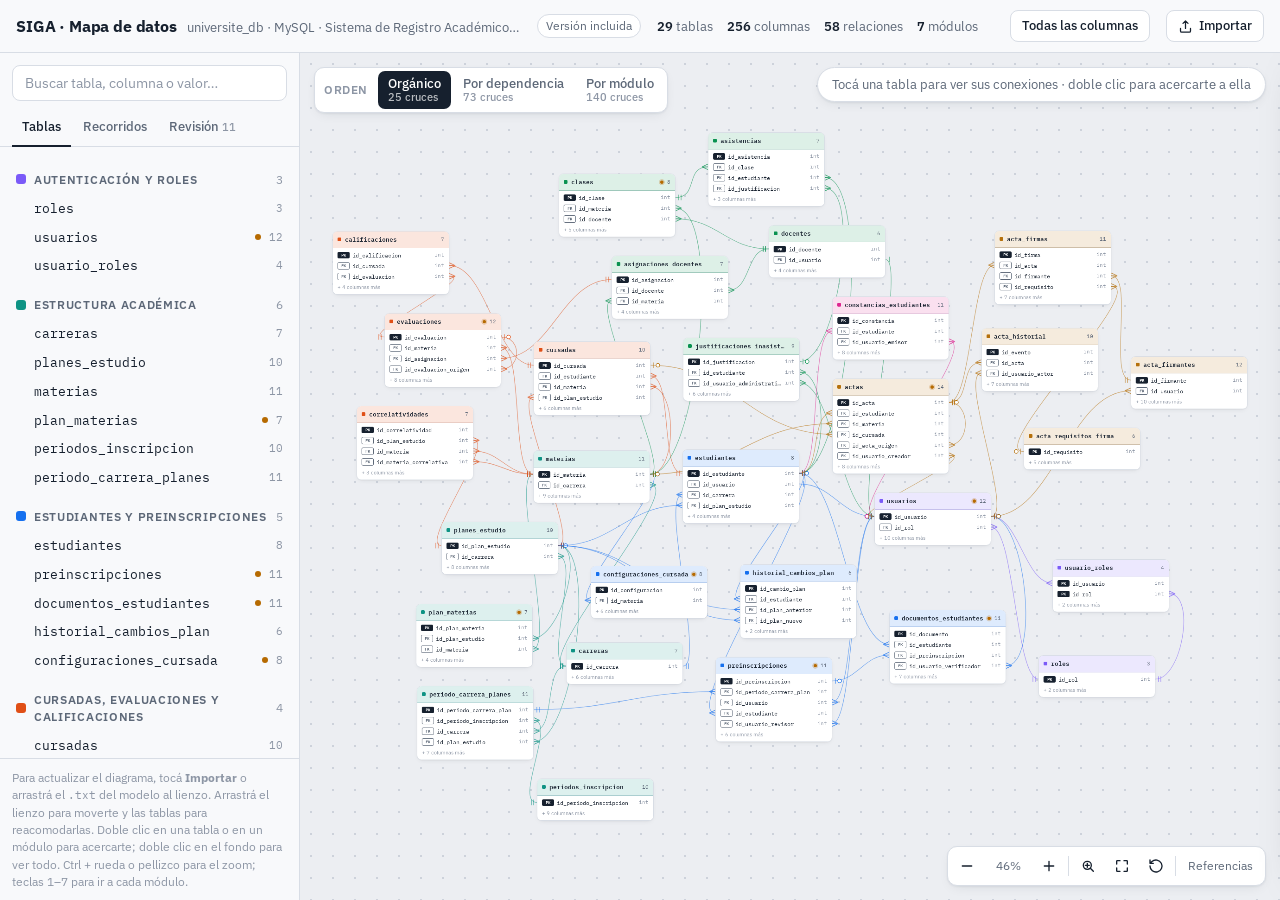
==== commit c38c1e9d: "Mapa de datos: órdenes automáticos, zoom con doble clic y leyenda plegable Agrega tres órdenes para " ====
--- a/modelo/mapa_modelo_datos.html
+++ b/modelo/mapa_modelo_datos.html
@@ -153,8 +153,24 @@
 .k.uq { color: var(--faint); }
 
 /* Controles flotantes del lienzo */
-.hint { position: absolute; left: 50%; top: 14px; transform: translateX(-50%); padding: 7px 14px; border-radius: 999px; background: var(--card); border: 1px solid var(--line); box-shadow: var(--shadow); color: var(--muted); font-size: 12.5px; white-space: nowrap; pointer-events: none; transition: opacity .3s; max-width: calc(100% - 32px); overflow: hidden; text-overflow: ellipsis; }
-.legend { position: absolute; left: 14px; bottom: calc(14px + env(safe-area-inset-bottom, 0px)); display: grid; gap: 3px; padding: 8px 10px; font-size: 11.5px !important; border-radius: 10px; background: color-mix(in srgb, var(--card) 92%, transparent); border: 1px solid var(--line); font-size: 12px; color: var(--muted); box-shadow: var(--shadow); }
+.layouts { position: absolute; left: 14px; top: 14px; z-index: 6; display: flex; align-items: center; gap: 2px; padding: 3px; border-radius: 10px; background: var(--card); border: 1px solid var(--line); box-shadow: var(--shadow); }
+.layouts > span { padding: 0 8px 0 6px; font-size: 11.5px; font-weight: 600; letter-spacing: .05em; text-transform: uppercase; color: var(--faint); }
+.layouts button { display: grid; gap: 0; justify-items: start; padding: 4px 10px; border: 0; border-radius: 7px; background: none; cursor: pointer; font-size: 12.5px; font-weight: 500; color: var(--muted); line-height: 1.3; }
+.layouts button small { font-size: 10.5px; color: var(--faint); font-variant-numeric: tabular-nums; }
+.layouts button:hover { background: var(--panel); color: var(--ink); }
+.layouts button[aria-checked="true"] { background: var(--ink); color: var(--card); }
+.layouts button[aria-checked="true"] small { color: color-mix(in srgb, var(--card) 70%, transparent); }
+.lvl text { fill: var(--muted); font: 600 13px var(--sans); letter-spacing: .06em; text-transform: uppercase; }
+.lvl text.sub { fill: var(--faint); font: 400 12px var(--sans); letter-spacing: 0; text-transform: none; }
+.lvl line { stroke: var(--line); stroke-dasharray: 3 5; }
+.legend-btn { width: auto !important; padding: 0 8px; font-size: 12px; color: var(--muted); gap: 4px; display: inline-flex !important; align-items: center; }
+.legend-btn[aria-expanded="true"] { background: var(--panel); color: var(--ink); }
+.zoom button[aria-pressed="true"] { background: var(--ink); color: var(--card); }
+.zoom .sep { width: 1px; min-width: 0; height: 20px; background: var(--line); }
+.stage.has-drawer .zoom, .stage.has-drawer .legend { right: 454px; }
+@media (max-width: 820px) { .stage.has-drawer .zoom, .stage.has-drawer .legend { right: 14px; } }
+.hint { position: absolute; right: 14px; top: 14px; padding: 7px 14px; border-radius: 999px; background: var(--card); border: 1px solid var(--line); box-shadow: var(--shadow); color: var(--muted); font-size: 12.5px; white-space: nowrap; pointer-events: none; transition: opacity .3s; max-width: calc(100% - 32px); overflow: hidden; text-overflow: ellipsis; }
+.legend { position: absolute; right: 14px; bottom: calc(60px + env(safe-area-inset-bottom, 0px)); z-index: 7; display: grid; gap: 3px; padding: 8px 10px; font-size: 11.5px !important; border-radius: 10px; background: color-mix(in srgb, var(--card) 92%, transparent); border: 1px solid var(--line); font-size: 12px; color: var(--muted); box-shadow: var(--shadow); }
 .legend div { display: flex; align-items: center; gap: 8px; }
 .legend svg { width: 36px; height: 14px; color: var(--ink); flex: none; }
 .zoom { position: absolute; right: 14px; bottom: calc(14px + env(safe-area-inset-bottom, 0px)); display: flex; gap: 4px; align-items: center; padding: 4px; border-radius: 10px; background: var(--card); border: 1px solid var(--line); box-shadow: var(--shadow); }
@@ -226,7 +242,9 @@
   .app.side-open .side { transform: none; }
   .only-mobile { display: inline-flex; }
   .brand span, .bar .hide-sm { display: none; }
-  .legend { display: none; }
+  .hint { display: none; }
+  .layouts > span { display: none; }
+  .layouts button { padding: 4px 8px; font-size: 12px; }
   .drawer { top: auto; height: 72%; width: 100%; border-left: 0; border-top: 1px solid var(--line); border-radius: 16px 16px 0 0; }
   .drawer.closed { transform: translateY(105%); }
   .tour { bottom: calc(64px + env(safe-area-inset-bottom, 0px)); }
@@ -257,7 +275,7 @@
         <button role="tab" data-tab="notes" aria-selected="false">Revisión<span class="n" id="n-notes"></span></button>
       </div>
       <div class="list" id="list"></div>
-      <div class="side-foot">Para actualizar el diagrama, tocá <b>Importar</b> o arrastrá el <code>.txt</code> del modelo al lienzo. Arrastrá el lienzo para moverte y las tablas para reacomodarlas. Ctrl + rueda o pellizco para el zoom.</div>
+      <div class="side-foot">Para actualizar el diagrama, tocá <b>Importar</b> o arrastrá el <code>.txt</code> del modelo al lienzo. Arrastrá el lienzo para moverte y las tablas para reacomodarlas. Doble clic en una tabla o en un módulo para acercarte; doble clic en el fondo para ver todo. Ctrl + rueda o pellizco para el zoom; teclas 1–7 para ir a cada módulo.</div>
     </aside>
 
     <main class="stage" id="stage" aria-label="Diagrama del modelo de datos">
@@ -266,9 +284,15 @@
         <div id="nodes"></div>
       </div>
 
-      <div class="hint" id="hint">Tocá una tabla para ver con qué se conecta, o seguí un recorrido guiado.</div>
-
-      <div class="legend" id="legend" aria-label="Referencias">
+      <div class="hint" id="hint">Tocá una tabla para ver sus conexiones · doble clic para acercarte a ella</div>
+
+      <div class="layouts" id="layouts" role="radiogroup" aria-label="Orden de las tablas"><span>Orden</span>
+        <button role="radio" data-l="organico" title="Las tablas conectadas se atraen y las demás se separan">Orgánico<small></small></button>
+        <button role="radio" data-l="niveles" title="Cada tabla a la derecha de las tablas a las que apunta">Por dependencia<small></small></button>
+        <button role="radio" data-l="modulos" title="Una columna por grupo de módulos">Por módulo<small></small></button>
+      </div>
+
+      <div class="legend" id="legend" aria-label="Referencias" hidden>
         <div><svg viewBox="0 0 44 14"><path d="M2 7h40M2 7l10-5M2 7l10 5" fill="none" stroke="currentColor" stroke-width="1.5"/></svg>muchos</div>
         <div><svg viewBox="0 0 44 14"><path d="M2 7h40M34 2v10M38 2v10" fill="none" stroke="currentColor" stroke-width="1.5"/></svg>exactamente uno</div>
         <div><svg viewBox="0 0 44 14"><path d="M2 7h40M38 2v10" fill="none" stroke="currentColor" stroke-width="1.5"/><circle cx="30" cy="7" r="3.5" fill="var(--card)" stroke="currentColor" stroke-width="1.5"/></svg>uno o ninguno</div>
@@ -279,8 +303,12 @@
         <button id="z-out" aria-label="Alejar"><svg viewBox="0 0 24 24" fill="none" stroke="currentColor" stroke-width="2" stroke-linecap="round"><path d="M5 12h14"/></svg></button>
         <span id="z-val">100%</span>
         <button id="z-in" aria-label="Acercar"><svg viewBox="0 0 24 24" fill="none" stroke="currentColor" stroke-width="2" stroke-linecap="round"><path d="M12 5v14M5 12h14"/></svg></button>
+        <span class="sep"></span>
+        <button id="z-follow" aria-pressed="false" aria-label="Zoom automático" title="Zoom automático: al elegir una tabla, acercarse a ella y a sus conexiones"><svg viewBox="0 0 24 24" fill="none" stroke="currentColor" stroke-width="2" stroke-linecap="round"><circle cx="11" cy="11" r="6"/><path d="m20 20-4.5-4.5M11 8v6M8 11h6"/></svg></button>
         <button id="z-fit" aria-label="Ver todo" title="Ver todo (F)"><svg viewBox="0 0 24 24" fill="none" stroke="currentColor" stroke-width="2" stroke-linecap="round" stroke-linejoin="round"><path d="M4 9V5a1 1 0 0 1 1-1h4M15 4h4a1 1 0 0 1 1 1v4M20 15v4a1 1 0 0 1-1 1h-4M9 20H5a1 1 0 0 1-1-1v-4"/></svg></button>
-        <button id="z-reset" aria-label="Reacomodar" title="Volver al orden original"><svg viewBox="0 0 24 24" fill="none" stroke="currentColor" stroke-width="2" stroke-linecap="round" stroke-linejoin="round"><path d="M3 12a9 9 0 1 0 3-6.7L3 8M3 3v5h5"/></svg></button>
+        <button id="z-reset" aria-label="Reacomodar" title="Volver al orden calculado (descarta lo que moviste a mano)"><svg viewBox="0 0 24 24" fill="none" stroke="currentColor" stroke-width="2" stroke-linecap="round" stroke-linejoin="round"><path d="M3 12a9 9 0 1 0 3-6.7L3 8M3 3v5h5"/></svg></button>
+        <span class="sep"></span>
+        <button class="legend-btn" id="legend-btn" aria-expanded="false" aria-controls="legend">Referencias</button>
       </div>
 
       <section class="tour" id="tour" hidden aria-live="polite"></section>
@@ -1275,12 +1303,13 @@
     buildNotes();
     renderHeader();
     buildNodes();
-    var saved = store('siga-mapa:' + sig);
-    S.pos = {};
-    defaultLayout();
-    if (saved) Object.keys(saved).forEach(function (k) { if (S.pos[k]) S.pos[k] = saved[k]; });
+    buildNeighbors();
+    S.layout = store('siga-mapa-layout') || 'organico';
+    if (!LAYOUTS[S.layout]) S.layout = 'organico';
+    S.pos = layoutPositions(S.layout, false);
     placeNodes();
     drawWires();
+    countAll();
     renderList();
     closeDrawer();
     $('tour').hidden = true;
@@ -1339,33 +1368,271 @@
 
   var W = 252, COL_GAP = 150, TBL_GAP = 20, MOD_GAP = 70, HEAD = 46;
 
-  function defaultLayout() {
-    var cols = [], nextCol = 5;
+  var NB = {}, LV = null;
+  function buildNeighbors() {
+    NB = {}; M.order.forEach(function (t) { NB[t.name] = []; });
+    M.refs.forEach(function (r) {
+      if (r.from.t === r.to.t) return;
+      if (NB[r.from.t].indexOf(r.to.t) < 0) NB[r.from.t].push(r.to.t);
+      if (NB[r.to.t].indexOf(r.from.t) < 0) NB[r.to.t].push(r.from.t);
+    });
+  }
+  function H(n) { return cardEl[n].offsetHeight; }
+  function avg(a) { return a.reduce(function (s, x) { return s + x; }, 0) / a.length; }
+
+  // 1) Por módulo: una columna por grupo de módulos; dentro de cada módulo, las tablas se ordenan
+  //    según la altura de sus vecinas para que las líneas se crucen menos.
+  function layoutModules() {
+    var cols = [], nextCol = 5, order = {};
     M.modules.forEach(function (md) {
-      var c = MOD_COLUMN[md.num];
-      if (c == null) c = nextCol++;
+      var c = MOD_COLUMN[md.num]; if (c == null) c = nextCol++;
       (cols[c] = cols[c] || []).push(md);
+      order[md.name] = md.tables.map(function (t) { return t.name; });
     });
     cols = cols.filter(Boolean);
-    var heights = cols.map(function (mods) {
-      return mods.reduce(function (h, md, i) {
-        return h + (i ? MOD_GAP : 0) + HEAD + md.tables.reduce(function (s, t, j) { return s + (j ? TBL_GAP : 0) + cardEl[t.name].offsetHeight; }, 0);
-      }, 0);
-    });
-    var maxH = Math.max.apply(null, heights);
-    cols.forEach(function (mods, ci) {
-      var x = ci * (W + COL_GAP), y = (maxH - heights[ci]) / 2;
-      mods.forEach(function (md, mi) {
-        if (mi) y += MOD_GAP;
-        y += HEAD;
-        md.tables.forEach(function (t, j) {
-          if (j) y += TBL_GAP;
-          S.pos[t.name] = { x: x, y: Math.round(y) };
-          y += cardEl[t.name].offsetHeight;
+    function stack() {
+      var P = {};
+      var heights = cols.map(function (mods) {
+        return mods.reduce(function (h, md, i) { return h + (i ? MOD_GAP : 0) + HEAD + order[md.name].reduce(function (s, n, j) { return s + (j ? TBL_GAP : 0) + H(n); }, 0); }, 0);
+      });
+      var maxH = Math.max.apply(null, heights);
+      cols.forEach(function (mods, ci) {
+        var x = ci * (W + COL_GAP), y = (maxH - heights[ci]) / 2;
+        mods.forEach(function (md, mi) {
+          if (mi) y += MOD_GAP; y += HEAD;
+          order[md.name].forEach(function (n, j) { if (j) y += TBL_GAP; P[n] = { x: x, y: Math.round(y) }; y += H(n); });
         });
       });
+      return P;
+    }
+    var P = stack();
+    for (var it = 0; it < 4; it++) {
+      M.modules.forEach(function (md) {
+        var key = {};
+        order[md.name].forEach(function (n) { var ns = NB[n]; key[n] = ns.length ? avg(ns.map(function (m) { return P[m].y + H(m) / 2; })) : P[n].y; });
+        order[md.name].sort(function (x, y) { return key[x] - key[y]; });
+      });
+      P = stack();
+    }
+    LV = null;
+    return P;
+  }
+
+  // 2) Por dependencia: cada tabla queda a la derecha de las tablas a las que apunta.
+  //    Niveles por camino más largo, orden por baricentro y alineación vertical con las vecinas.
+  function layoutLevels() {
+    var names = M.order.map(function (t) { return t.name; }), out = {}, inn = {}, L = {}, vis = {};
+    names.forEach(function (n) { out[n] = []; inn[n] = []; });
+    M.refs.forEach(function (r) {
+      if (r.from.t === r.to.t) return;
+      if (out[r.from.t].indexOf(r.to.t) < 0) out[r.from.t].push(r.to.t);
+      if (inn[r.to.t].indexOf(r.from.t) < 0) inn[r.to.t].push(r.from.t);
     });
-  }
+    function lay(n) {
+      if (L[n] != null) return L[n];
+      if (vis[n]) return 0;
+      vis[n] = 1; var v = 0;
+      out[n].forEach(function (p) { v = Math.max(v, lay(p) + 1); });
+      return (L[n] = v);
+    }
+    names.forEach(lay);
+    // acercar cada tabla a las que dependen de ella (acorta las líneas largas)
+    for (var k = 0; k < names.length; k++) {
+      var changed = false;
+      names.forEach(function (n) {
+        if (!inn[n].length) return;
+        var m = Math.min.apply(null, inn[n].map(function (c) { return L[c]; })) - 1;
+        if (m > L[n]) { L[n] = m; changed = true; }
+      });
+      if (!changed) break;
+    }
+    var maxL = Math.max.apply(null, names.map(function (n) { return L[n]; })), layers = [];
+    for (var i = 0; i <= maxL; i++) layers.push([]);
+    names.forEach(function (n) { layers[L[n]].push(n); });
+    function idx(n) { var a = layers[L[n]]; return (a.indexOf(n) + 0.5) / a.length; }
+    for (var it = 0; it < 16; it++) {
+      var fwd = it % 2 === 0, seq = layers.map(function (_, j) { return j; });
+      if (!fwd) seq.reverse();
+      seq.forEach(function (li) {
+        var a = layers[li], key = {};
+        a.forEach(function (n, j) {
+          var ns = NB[n].filter(function (m) { return fwd ? L[m] < li : L[m] > li; });
+          if (!ns.length) ns = NB[n];
+          key[n] = ns.length ? avg(ns.map(idx)) : (j + 0.5) / a.length;
+        });
+        a.sort(function (x, y) { return key[x] - key[y]; });
+      });
+    }
+    var GAP = 30, DX = W + 170, P = {};
+    var colH = layers.map(function (a) { return a.reduce(function (s, n, j) { return s + H(n) + (j ? GAP : 0); }, 0); });
+    var maxH = Math.max.apply(null, colH);
+    layers.forEach(function (a, li) { var y = (maxH - colH[li]) / 2; a.forEach(function (n) { P[n] = { x: li * DX, y: y }; y += H(n) + GAP; }); });
+    for (it = 0; it < 10; it++) {
+      layers.forEach(function (a) {
+        var des = a.map(function (n) { var ns = NB[n]; return ns.length ? avg(ns.map(function (m) { return P[m].y + H(m) / 2; })) - H(n) / 2 : P[n].y; });
+        var A = [], B = [], j;
+        for (j = 0; j < a.length; j++) A[j] = j ? Math.max(des[j], A[j - 1] + H(a[j - 1]) + GAP) : des[j];
+        for (j = a.length - 1; j >= 0; j--) B[j] = j < a.length - 1 ? Math.min(des[j], B[j + 1] - GAP - H(a[j])) : des[j];
+        var Y = a.map(function (_, q) { return (A[q] + B[q]) / 2; });
+        for (j = 1; j < a.length; j++) Y[j] = Math.max(Y[j], Y[j - 1] + H(a[j - 1]) + GAP);
+        a.forEach(function (n, q) { P[n].y = Y[q]; });
+      });
+    }
+    names.forEach(function (n) { P[n].y = Math.round(P[n].y); });
+    LV = { xs: layers.map(function (_, li) { return li * DX; }), n: layers.length };
+    return P;
+  }
+
+  // 3) Orgánico: simulación de fuerzas. Las tablas relacionadas se atraen, todas se repelen
+  //    y cada módulo tiende a quedar junto. Se prueban varios arranques y se queda el de menos cruces.
+  function layoutOrganic() {
+    var names = M.order.map(function (t) { return t.name; });
+    var edges = [];
+    names.forEach(function (n) { NB[n].forEach(function (m) { if (n < m) edges.push([n, m]); }); });
+    var best = null, bestX = Infinity;
+    for (var seed = 0; seed < 4; seed++) {
+      var P = simulate(seed);
+      var keep = S.pos; S.pos = P;
+      var x = countCrossings();
+      S.pos = keep;
+      if (x < bestX) { bestX = x; best = P; }
+    }
+    LV = null;
+    return best;
+
+    function simulate(seed) {
+      var C = {}, mods = M.modules.filter(function (md) { return md.tables.length; });
+      mods.forEach(function (md, mi) {
+        var ang = (mi / mods.length + seed * 0.13) * Math.PI * 2;
+        var cx = Math.cos(ang) * 650, cy = Math.sin(ang) * 450;
+        md.tables.forEach(function (t, j) {
+          var b = j / md.tables.length * Math.PI * 2 + seed;
+          C[t.name] = { x: cx + Math.cos(b) * 170, y: cy + Math.sin(b) * 170 };
+        });
+      });
+      var N = names.length, iters = 450;
+      for (var it = 0; it < iters; it++) {
+        var temp = 60 * (1 - it / iters) + 3, F = {};
+        names.forEach(function (n) { F[n] = { x: 0, y: 0 }; });
+        for (var i = 0; i < N; i++) for (var j = i + 1; j < N; j++) {
+          var a = names[i], b2 = names[j], dx = C[a].x - C[b2].x, dy = C[a].y - C[b2].y;
+          var d2 = Math.max(dx * dx + dy * dy, 400), d = Math.sqrt(d2), f = 260000 / d2;
+          F[a].x += f * dx / d; F[a].y += f * dy / d; F[b2].x -= f * dx / d; F[b2].y -= f * dy / d;
+        }
+        edges.forEach(function (e) {
+          var a = C[e[0]], b3 = C[e[1]], dx = b3.x - a.x, dy = b3.y - a.y, d = Math.sqrt(dx * dx + dy * dy) || 1, f = (d - 360) * 0.06;
+          F[e[0]].x += f * dx / d; F[e[0]].y += f * dy / d; F[e[1]].x -= f * dx / d; F[e[1]].y -= f * dy / d;
+        });
+        mods.forEach(function (md) {
+          var cx = avg(md.tables.map(function (t) { return C[t.name].x; })), cy = avg(md.tables.map(function (t) { return C[t.name].y; }));
+          md.tables.forEach(function (t) { F[t.name].x += (cx - C[t.name].x) * 0.04; F[t.name].y += (cy - C[t.name].y) * 0.04; });
+        });
+        names.forEach(function (n) {
+          F[n].x -= C[n].x * 0.004; F[n].y -= C[n].y * 0.006;
+          var m = Math.sqrt(F[n].x * F[n].x + F[n].y * F[n].y) || 1, s2 = Math.min(m, temp) / m;
+          C[n].x += F[n].x * s2; C[n].y += F[n].y * s2;
+        });
+      }
+      // quitar superposiciones
+      for (var k = 0; k < 300; k++) {
+        var moved = false;
+        for (var i2 = 0; i2 < N; i2++) for (var j2 = i2 + 1; j2 < N; j2++) {
+          var p = names[i2], q = names[j2], dx2 = C[q].x - C[p].x, dy2 = C[q].y - C[p].y;
+          var ox = (cardEl[p].offsetWidth + cardEl[q].offsetWidth) / 2 + 70 - Math.abs(dx2);
+          var oy = (H(p) + H(q)) / 2 + 40 - Math.abs(dy2);
+          if (ox > 0 && oy > 0) {
+            moved = true;
+            if (ox / 1.6 < oy) { var sx = (dx2 >= 0 ? 1 : -1) * ox / 2; C[p].x -= sx; C[q].x += sx; }
+            else { var sy = (dy2 >= 0 ? 1 : -1) * oy / 2; C[p].y -= sy; C[q].y += sy; }
+          }
+        }
+        if (!moved) break;
+      }
+      var R = {};
+      names.forEach(function (n) { R[n] = { x: Math.round(C[n].x - cardEl[n].offsetWidth / 2), y: Math.round(C[n].y - H(n) / 2) }; });
+      return R;
+    }
+  }
+
+  var LAYOUTS = { niveles: layoutLevels, modulos: layoutModules, organico: layoutOrganic };
+  function layoutKey(kind) { return 'siga-mapa:' + kind + ':' + sig; }
+  function layoutPositions(kind, fresh) {
+    var P = LAYOUTS[kind]();
+    if (!fresh && !S.all) { var saved = store(layoutKey(kind)); if (saved) Object.keys(saved).forEach(function (k) { if (P[k]) P[k] = saved[k]; }); }
+    return P;
+  }
+
+  // Cruces: se muestrea cada curva y se cuentan intersecciones entre líneas que no comparten tabla.
+  function countCrossings() {
+    var segs = [];
+    M.refs.forEach(function (r) {
+      if (r.from.t === r.to.t) return;
+      var c = edgeGeom(r).c, prev = null;
+      for (var i = 0; i <= 12; i++) {
+        var t = i / 12, u = 1 - t;
+        var x = u * u * u * c[0] + 3 * u * u * t * c[2] + 3 * u * t * t * c[4] + t * t * t * c[6];
+        var y = u * u * u * c[1] + 3 * u * u * t * c[3] + 3 * u * t * t * c[5] + t * t * t * c[7];
+        if (prev) segs.push({ a: prev, b: [x, y], r: r });
+        prev = [x, y];
+      }
+    });
+    function cr(p, q, r2) { return (q[0] - p[0]) * (r2[1] - p[1]) - (q[1] - p[1]) * (r2[0] - p[0]); }
+    var seen = {}, n = 0;
+    for (var i = 0; i < segs.length; i++) for (var j = i + 1; j < segs.length; j++) {
+      var s1 = segs[i], s2 = segs[j], r1 = s1.r, r2 = s2.r;
+      if (r1 === r2 || r1.from.t === r2.from.t || r1.from.t === r2.to.t || r1.to.t === r2.from.t || r1.to.t === r2.to.t) continue;
+      var key = r1.id < r2.id ? r1.id + '-' + r2.id : r2.id + '-' + r1.id;
+      if (seen[key]) continue;
+      var d1 = cr(s2.a, s2.b, s1.a), d2 = cr(s2.a, s2.b, s1.b), d3 = cr(s1.a, s1.b, s2.a), d4 = cr(s1.a, s1.b, s2.b);
+      if (((d1 > 0) !== (d2 > 0)) && ((d3 > 0) !== (d4 > 0))) { seen[key] = 1; n++; }
+    }
+    return n;
+  }
+  var COUNTS = {};
+  function countAll() {
+    var keep = S.pos, keepLV = LV;
+    Object.keys(LAYOUTS).forEach(function (k) {
+      S.pos = k === S.layout ? keep : layoutPositions(k, false);
+      COUNTS[k] = countCrossings();
+    });
+    S.pos = keep; LV = keepLV;
+    renderLayoutButtons();
+  }
+  function renderLayoutButtons() {
+    document.querySelectorAll('#layouts button').forEach(function (b) {
+      b.setAttribute('aria-checked', b.dataset.l === S.layout);
+      var n = COUNTS[b.dataset.l];
+      b.querySelector('small').textContent = n == null ? '' : n === 1 ? '1 cruce' : n + ' cruces';
+    });
+  }
+
+  function animateTo(P, done) {
+    var from = {}, names = Object.keys(P);
+    names.forEach(function (n) { from[n] = S.pos[n] || P[n]; });
+    var keep = S.pos; S.pos = P; var v1 = fitView(null); S.pos = keep;
+    var v0 = { x: S.view.x, y: S.view.y, s: S.view.s }, t0 = performance.now(), dur = window.matchMedia('(prefers-reduced-motion: reduce)').matches ? 1 : 650;
+    (function frame(now) {
+      var k = Math.min(1, (now - t0) / dur), e = k < .5 ? 4 * k * k * k : 1 - Math.pow(-2 * k + 2, 3) / 2;
+      var cur = {};
+      names.forEach(function (n) { cur[n] = { x: from[n].x + (P[n].x - from[n].x) * e, y: from[n].y + (P[n].y - from[n].y) * e }; });
+      S.pos = cur;
+      S.view = { x: v0.x + (v1.x - v0.x) * e, y: v0.y + (v1.y - v0.y) * e, s: v0.s + (v1.s - v0.s) * e };
+      placeNodes(); drawWires(); applyView(false);
+      if (k < 1) requestAnimationFrame(frame); else { S.pos = P; placeNodes(); drawWires(); if (done) done(); }
+    })(t0);
+  }
+
+  function applyLayout(kind, fresh) {
+    S.layout = kind; store('siga-mapa-layout', kind);
+    var P = layoutPositions(kind, fresh);
+    animateTo(P, function () { COUNTS[kind] = countCrossings(); renderLayoutButtons(); });
+    renderLayoutButtons();
+  }
+  $('layouts').addEventListener('click', function (e) {
+    var b = e.target.closest('[data-l]'); if (!b || b.dataset.l === S.layout) return;
+    if (S.tour) endTour(true);
+    applyLayout(b.dataset.l, false);
+  });
 
   function placeNodes() { M.order.forEach(function (t) { var p = S.pos[t.name]; cardEl[t.name].style.transform = 'translate(' + p.x + 'px,' + p.y + 'px)'; }); }
 
@@ -1377,14 +1644,16 @@
 
   function edgeGeom(r) {
     var a = anchor(r.from.t, r.from.c), b = anchor(r.to.t, r.to.c);
-    var ac = a.x + a.w / 2, bc = b.x + b.w / 2, sx, tx, sd, td, d;
+    var ac = a.x + a.w / 2, bc = b.x + b.w / 2, sx, tx, sd, td, d, cc;
     if (r.from.t === r.to.t || Math.abs(ac - bc) < 60) {
       sx = a.x + a.w; tx = b.x + b.w; sd = 1; td = 1;
       var k = 36 + Math.min(70, Math.abs(a.y - b.y) * 0.12);
+      var cc = [sx, a.y, sx + k, a.y, tx + k, b.y, tx, b.y];
       d = 'M' + sx + ',' + a.y + ' C' + (sx + k) + ',' + a.y + ' ' + (tx + k) + ',' + b.y + ' ' + tx + ',' + b.y;
     } else {
       if (bc > ac) { sx = a.x + a.w; tx = b.x; sd = 1; td = -1; } else { sx = a.x; tx = b.x + b.w; sd = -1; td = 1; }
       var k2 = Math.max(50, Math.abs(tx - sx) * 0.45);
+      cc = [sx, a.y, sx + sd * k2, a.y, tx + td * k2, b.y, tx, b.y];
       d = 'M' + sx + ',' + a.y + ' C' + (sx + sd * k2) + ',' + a.y + ' ' + (tx + td * k2) + ',' + b.y + ' ' + tx + ',' + b.y;
     }
     var sy = a.y, ty = b.y, ends = '';
@@ -1395,13 +1664,23 @@
     var req = col(M, r.from.t, r.from.c).nn;
     ends += 'M' + (tx + td * 7) + ',' + (ty - 6) + 'v12';
     if (req) ends += 'M' + (tx + td * 12) + ',' + (ty - 6) + 'v12';
-    return { d: d, ends: ends, opt: req ? null : { x: tx + td * 16, y: ty } };
+    return { d: d, c: cc, ends: ends, opt: req ? null : { x: tx + td * 16, y: ty } };
   }
 
   function drawWires() {
     var svg = $('wires'), html = '';
+    if (S.layout === 'niveles' && LV) {
+      var top = Infinity, bot = -Infinity;
+      M.order.forEach(function (t) { top = Math.min(top, S.pos[t.name].y); bot = Math.max(bot, S.pos[t.name].y + H(t.name)); });
+      html += '<g class="lvl"><text class="sub" x="' + LV.xs[0] + '" y="' + (top - 74) + '">← Cada tabla apunta a las tablas que están a su izquierda</text>';
+      LV.xs.forEach(function (x, i) {
+        html += '<text x="' + x + '" y="' + (top - 40) + '">' + (i ? 'Nivel ' + i : 'Base') + '</text>' +
+          '<text class="sub" x="' + x + '" y="' + (top - 22) + '">' + (i ? 'depende de niveles anteriores' : 'no depende de ninguna tabla') + '</text>';
+      });
+      html += '</g>';
+    }
     // regiones de módulo
-    M.modules.forEach(function (md) {
+    if (S.layout === 'modulos') M.modules.forEach(function (md) {
       if (!md.tables.length) return;
       var x0 = Infinity, y0 = Infinity, x1 = -Infinity, y1 = -Infinity;
       md.tables.forEach(function (t) { var p = S.pos[t.name], el = cardEl[t.name]; x0 = Math.min(x0, p.x); y0 = Math.min(y0, p.y); x1 = Math.max(x1, p.x + el.offsetWidth); y1 = Math.max(y1, p.y + el.offsetHeight); });
@@ -1434,6 +1713,14 @@
       T[f] = 1;
       M.refs.forEach(function (r) { if (r.from.t === f || r.to.t === f) { E[r.id] = 1; T[r.from.t] = 1; T[r.to.t] = 1; rows.push([r.from.t, r.from.c], [r.to.t, r.to.c]); } });
       return { tables: T, edges: E, rows: rows };
+    }
+    if (S.modFocus) {
+      var md = M.modules.filter(function (x) { return x.name === S.modFocus; })[0];
+      if (md) {
+        md.tables.forEach(function (t) { T[t.name] = 1; });
+        M.refs.forEach(function (r) { if (T[r.from.t] && T[r.to.t]) E[r.id] = 1; });
+        return { tables: T, edges: E, rows: [] };
+      }
     }
     if (S.q) {
       var any = false;
@@ -1484,25 +1771,57 @@
     return { w: Math.max(120, w), h: Math.max(120, h), top: top };
   }
   function fitTo(names, anim) {
+    var v = fitView(names); if (!v) return;
+    S.view = v; applyView(anim);
+  }
+  function fitView(names, maxS) {
+    var all = !names;
     names = (names || M.order.map(function (t) { return t.name; })).filter(function (n) { return S.pos[n]; });
-    if (!names.length) return;
+    if (!names.length) return null;
     var x0 = Infinity, y0 = Infinity, x1 = -Infinity, y1 = -Infinity;
     names.forEach(function (n) { var p = S.pos[n], el = cardEl[n]; x0 = Math.min(x0, p.x); y0 = Math.min(y0, p.y); x1 = Math.max(x1, p.x + el.offsetWidth); y1 = Math.max(y1, p.y + el.offsetHeight); });
     var pad = names.length > 1 ? 70 : 120;
     x0 -= pad; y0 -= pad; x1 += pad; y1 += pad;
+    if (all && S.layout === 'niveles') y0 -= 80;
     var a = freeArea();
-    var s = Math.min(a.w / (x1 - x0), a.h / (y1 - y0), names.length > 1 ? 1.1 : 1.2);
+    var s = Math.min(a.w / (x1 - x0), a.h / (y1 - y0), maxS || (names.length > 1 ? 1.1 : 1.3));
     s = Math.max(0.15, s);
-    S.view.s = s;
-    S.view.x = (a.w - (x1 - x0) * s) / 2 - x0 * s;
-    S.view.y = a.top + (a.h - (y1 - y0) * s) / 2 - y0 * s;
-    applyView(anim);
-  }
+    return { s: s, x: (a.w - (x1 - x0) * s) / 2 - x0 * s, y: a.top + (a.h - (y1 - y0) * s) / 2 - y0 * s };
+  }
+  function fitAnim(names, maxS) { var v = fitView(names, maxS); if (v) { S.view = v; applyView(true); } }
 
   // Punteros: arrastrar lienzo, arrastrar tabla, pellizcar
-  var ptrs = {}, drag = null, pinch = null;
+  var ptrs = {}, drag = null, pinch = null, lastTap = null;
+  function neighborsOf(n) { return [n].concat(NB[n] || []); }
+  // Doble clic en una tabla: primero se acerca a ella; otro doble clic muestra ella con todas sus conexiones.
+  function zoomTable(n) {
+    if (S.sel !== n) select(n, false);
+    if (S.zoomed === n + '*') { S.zoomed = n; fitAnim(neighborsOf(n)); }
+    else { S.zoomed = n + '*'; fitAnim([n], 1.15); }
+  }
+  // Doble clic en el fondo: el módulo bajo el puntero (si lo hay) o todo el diagrama.
+  function zoomPoint(e) {
+    var r = stage.getBoundingClientRect(), wx = (e.clientX - r.left - S.view.x) / S.view.s, wy = (e.clientY - r.top - S.view.y) / S.view.s;
+    S.zoomed = null;
+    if (S.layout === 'modulos') {
+      var hit = M.modules.filter(function (md) {
+        if (!md.tables.length) return false;
+        var x0 = Infinity, y0 = Infinity, x1 = -Infinity, y1 = -Infinity;
+        md.tables.forEach(function (t) { var p = S.pos[t.name]; x0 = Math.min(x0, p.x); y0 = Math.min(y0, p.y); x1 = Math.max(x1, p.x + cardEl[t.name].offsetWidth); y1 = Math.max(y1, p.y + H(t.name)); });
+        return wx > x0 - 20 && wx < x1 + 20 && wy > y0 - 44 && wy < y1 + 20;
+      })[0];
+      if (hit) { zoomModule(hit); return; }
+    }
+    fitAnim(null);
+  }
+  function zoomModule(md) {
+    S.sel = null; S.hover = null; S.zoomed = null; closeDrawer(); applyFocus(); renderList();
+    S.modFocus = md.name; applyFocus();
+    fitAnim(md.tables.map(function (t) { return t.name; }));
+    toast(md.name);
+  }
   stage.addEventListener('pointerdown', function (e) {
-    if (e.target.closest('.drawer, .tour, .zoom, .legend')) return;
+    if (e.target.closest('.drawer, .tour, .zoom, .legend, .layouts')) return;
     ptrs[e.pointerId] = { x: e.clientX, y: e.clientY };
     stage.setPointerCapture(e.pointerId);
     var ids = Object.keys(ptrs);
@@ -1547,12 +1866,22 @@
     if (!drag) return;
     var d = drag; drag = null;
     stage.classList.remove('panning');
+    var dbl = false;
+    if (!d.moved && e.type === 'pointerup') {
+      var now = Date.now();
+      dbl = !!(lastTap && now - lastTap.t < 380 && Math.hypot(e.clientX - lastTap.x, e.clientY - lastTap.y) < 30 && lastTap.card === d.card);
+      lastTap = dbl ? null : { t: now, x: e.clientX, y: e.clientY, card: d.card };
+    }
     if (d.card) {
       cardEl[d.card].classList.remove('dragging');
-      if (d.moved) { store('siga-mapa:' + sig, S.pos); return; }
+      if (d.moved) { store(layoutKey(S.layout), S.pos); COUNTS[S.layout] = countCrossings(); renderLayoutButtons(); return; }
+      if (dbl) { zoomTable(d.card); return; }
       select(d.card, false); return;
     }
-    if (!d.moved && e.type === 'pointerup') { if (S.tour) return; select(null); }
+    if (!d.moved && e.type === 'pointerup') {
+      if (dbl) { zoomPoint(e); return; }
+      if (S.tour) return; S.modFocus = null; select(null);
+    }
   }
   stage.addEventListener('pointerup', endPtr);
   stage.addEventListener('pointercancel', endPtr);
@@ -1571,12 +1900,15 @@
   $('z-in').onclick = function () { var c = center(); zoomAt(c[0], c[1], 1.25, true); };
   $('z-out').onclick = function () { var c = center(); zoomAt(c[0], c[1], 0.8, true); };
   $('z-fit').onclick = function () { fitTo(null, true); };
-  $('z-reset').onclick = function () { S.pos = {}; defaultLayout(); placeNodes(); drawWires(); store('siga-mapa:' + sig, null); fitTo(null, true); toast('Tablas reacomodadas'); };
+  $('z-reset').onclick = function () { store(layoutKey(S.layout), null); applyLayout(S.layout, true); toast('Tablas reacomodadas'); };
+  $('z-follow').onclick = function () { S.follow = !S.follow; this.setAttribute('aria-pressed', S.follow); store('siga-mapa-follow', S.follow); toast(S.follow ? 'Zoom automático activado' : 'Zoom automático desactivado'); };
+  S.follow = !!store('siga-mapa-follow'); $('z-follow').setAttribute('aria-pressed', S.follow);
+  $('legend-btn').onclick = function () { var l = $('legend'); l.hidden = !l.hidden; this.setAttribute('aria-expanded', !l.hidden); };
 
   /* ================== Selección y ficha ================== */
 
   function select(name, pan) {
-    S.sel = name; S.hover = null;
+    S.sel = name; S.hover = null; S.modFocus = null; if (S.zoomed && S.zoomed.replace('*', '') !== name) S.zoomed = null;
     if (S.tour && name) endTour(true);
     if (name) S.touched = true;
     applyFocus(); renderList();
@@ -1584,7 +1916,7 @@
     renderDrawer(name);
     var set = [name];
     M.refs.forEach(function (r) { if (r.from.t === name) set.push(r.to.t); if (r.to.t === name) set.push(r.from.t); });
-    if (pan !== false) fitTo(set, true);
+    if (pan !== false || S.follow) { S.zoomed = name; fitTo(set, true); }
     else ensureVisible(set);
   }
   function ensureVisible(set) {
@@ -1593,7 +1925,7 @@
     var x = p.x * S.view.s + S.view.x, y = p.y * S.view.s + S.view.y;
     if (x < 0 || y < 0 || x + el.offsetWidth * S.view.s > a.w || y + 40 > a.h) fitTo(set, true);
   }
-  function closeDrawer() { $('drawer').classList.add('closed'); }
+  function closeDrawer() { $('drawer').classList.add('closed'); stage.classList.remove('has-drawer'); }
 
   function role(r) {
     var pk = r.to.c, c = r.from.c;
@@ -1655,7 +1987,7 @@
 
     html += '</div>';
     dr.innerHTML = html;
-    dr.classList.remove('closed');
+    dr.classList.remove('closed'); stage.classList.add('has-drawer');
     $('d-close').onclick = function () { select(null); };
     $('d-fit').onclick = function () { var set = [name]; out.forEach(function (r) { set.push(r.to.t); }); inn.forEach(function (r) { set.push(r.from.t); }); fitTo(set, true); };
   }
@@ -1719,9 +2051,7 @@
   $('list').addEventListener('click', function (e) {
     var m = e.target.closest('[data-mod]');
     if (m) {
-      var md = M.modules.filter(function (x) { return x.name === m.dataset.mod; })[0];
-      S.sel = null; closeDrawer(); applyFocus(); renderList();
-      fitTo(md.tables.map(function (t) { return t.name; }), true); closeSideMobile(); return;
+      zoomModule(M.modules.filter(function (x) { return x.name === m.dataset.mod; })[0]); closeSideMobile(); return;
     }
     var tr = e.target.closest('[data-tour]');
     if (tr) { startTour(tr.dataset.tour); closeSideMobile(); }
@@ -1734,9 +2064,9 @@
   /* ================== Recorridos ================== */
 
   function startTour(id) { S.tour = id; S.step = 0; S.sel = null; S.hover = null; S.touched = true; closeDrawer(); renderTour(); }
-  function endTour(silent) { S.tour = null; $('tour').hidden = true; $('legend').hidden = false; if (!silent) { applyFocus(); fitTo(null, true); } }
+  function endTour(silent) { S.tour = null; $('tour').hidden = true; if (!silent) { applyFocus(); fitTo(null, true); } }
   function renderTour() {
-    $('legend').hidden = true;
+    $('legend').hidden = true; $('legend-btn').setAttribute('aria-expanded', 'false');
     var tr = TOURS.filter(function (x) { return x.id === S.tour; })[0], st = tr.steps[S.step], n = tr.steps.length;
     var text = esc(st[1]).replace(/\{(\w+)\}/g, function (_, t) { return M.tables[t] ? chip(t) : '<code>' + t + '</code>'; });
     var el = $('tour');
@@ -1756,9 +2086,7 @@
 
   $('cols-btn').onclick = function () {
     S.all = !S.all; this.setAttribute('aria-pressed', S.all);
-    refreshCards(); S.pos = {}; var saved = store('siga-mapa:' + sig); defaultLayout();
-    if (saved && !S.all) Object.keys(saved).forEach(function (k) { if (S.pos[k]) S.pos[k] = saved[k]; });
-    placeNodes(); drawWires(); fitTo(null, true);
+    refreshCards(); applyLayout(S.layout, S.all); setTimeout(countAll, 700);
   };
   $('load-btn').onclick = function () { $('file').click(); };
   function readFile(f) {
@@ -1781,9 +2109,10 @@
 
   document.addEventListener('keydown', function (e) {
     if (e.target.matches('input')) { if (e.key === 'Escape') { e.target.value = ''; e.target.dispatchEvent(new Event('input')); e.target.blur(); } return; }
-    if (e.key === 'Escape') { if (S.tour) endTour(); else if (S.sel) select(null); }
+    if (e.key === 'Escape') { if (S.tour) endTour(); else if (S.sel) select(null); else if (S.modFocus) { S.modFocus = null; applyFocus(); } else if (!$('legend').hidden) $('legend-btn').click(); }
     else if (e.key === '/') { e.preventDefault(); $('q').focus(); }
-    else if (e.key === 'f' || e.key === 'F') fitTo(null, true);
+    else if (e.key === 'f' || e.key === 'F') { S.modFocus = null; applyFocus(); fitTo(null, true); }
+    else if (/^[1-9]$/.test(e.key) && M.modules[+e.key - 1]) zoomModule(M.modules[+e.key - 1]);
     else if (S.tour && e.key === 'ArrowRight') $('t-next').click();
     else if (S.tour && e.key === 'ArrowLeft') $('t-prev').click();
   });
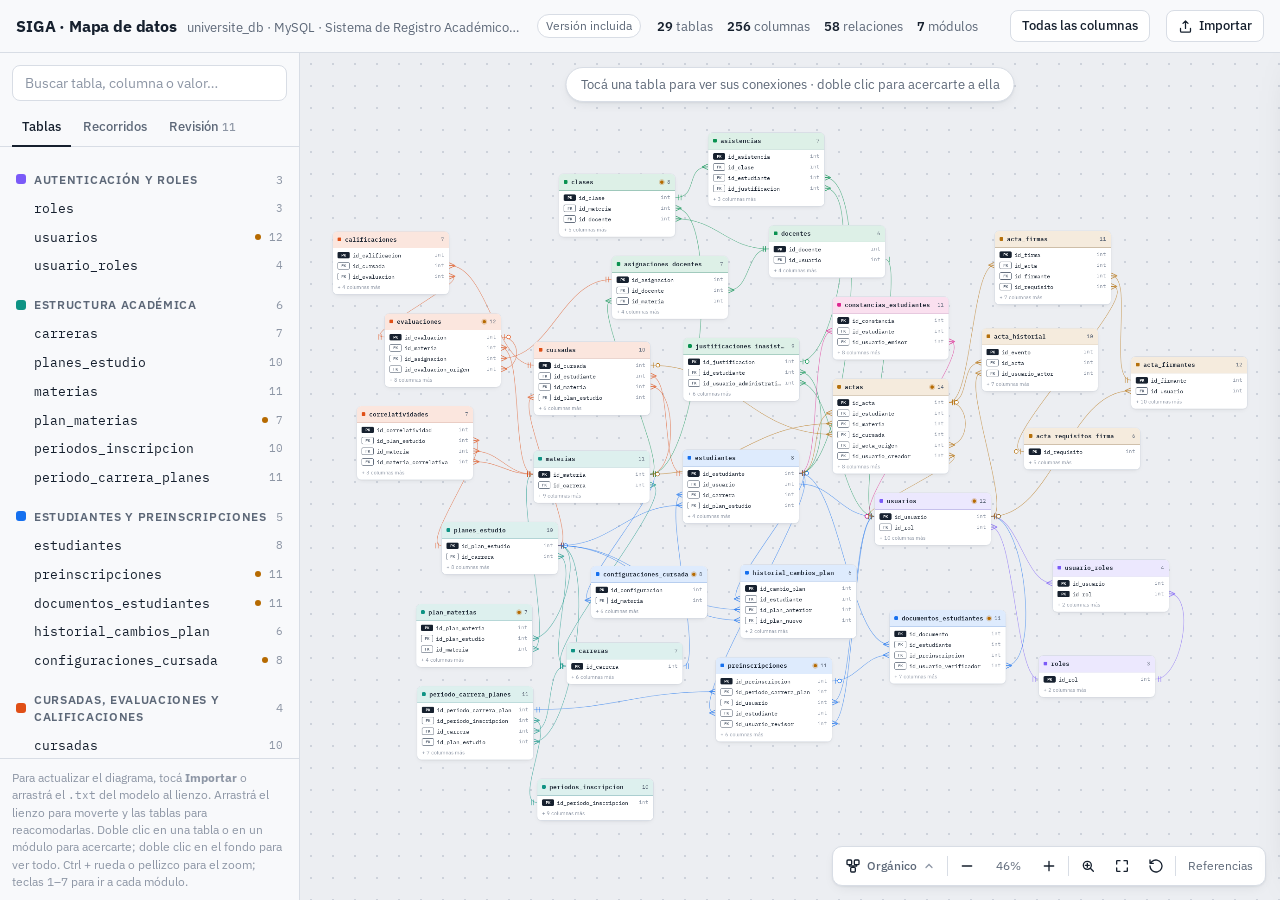
==== commit 14bb5fed: "Mapa de datos: selector de orden dentro de la barra inferior El selector de orden pasa a ser un botó" ====
--- a/modelo/mapa_modelo_datos.html
+++ b/modelo/mapa_modelo_datos.html
@@ -153,13 +153,21 @@
 .k.uq { color: var(--faint); }
 
 /* Controles flotantes del lienzo */
-.layouts { position: absolute; left: 14px; top: 14px; z-index: 6; display: flex; align-items: center; gap: 2px; padding: 3px; border-radius: 10px; background: var(--card); border: 1px solid var(--line); box-shadow: var(--shadow); }
-.layouts > span { padding: 0 8px 0 6px; font-size: 11.5px; font-weight: 600; letter-spacing: .05em; text-transform: uppercase; color: var(--faint); }
-.layouts button { display: grid; gap: 0; justify-items: start; padding: 4px 10px; border: 0; border-radius: 7px; background: none; cursor: pointer; font-size: 12.5px; font-weight: 500; color: var(--muted); line-height: 1.3; }
-.layouts button small { font-size: 10.5px; color: var(--faint); font-variant-numeric: tabular-nums; }
-.layouts button:hover { background: var(--panel); color: var(--ink); }
-.layouts button[aria-checked="true"] { background: var(--ink); color: var(--card); }
-.layouts button[aria-checked="true"] small { color: color-mix(in srgb, var(--card) 70%, transparent); }
+.zoom { position: absolute; }
+.layout-btn { width: auto !important; padding: 0 8px !important; gap: 6px; display: inline-flex !important; align-items: center; font-size: 12.5px; font-weight: 500; color: var(--ink); }
+.layout-btn svg { width: 15px; height: 15px; }
+.zoom .layout-btn span, .zoom .layouts > span { min-width: 0; text-align: left; }
+.layout-btn .chev { width: 12px; height: 12px; color: var(--faint); }
+.layout-btn[aria-expanded="true"] { background: var(--panel); }
+.layouts { position: absolute; right: 0; bottom: calc(100% + 8px); z-index: 8; width: 260px; display: grid; gap: 2px; padding: 6px; border-radius: 12px; background: var(--card); border: 1px solid var(--line); box-shadow: 0 16px 40px -14px rgba(0,0,0,.35); }
+.layouts > span { padding: 4px 8px 6px; font-size: 11px; font-weight: 600; letter-spacing: .06em; text-transform: uppercase; color: var(--faint); }
+.layouts button { display: grid; grid-template-columns: 1fr auto; gap: 1px 10px; align-items: baseline; width: 100% !important; height: auto !important; padding: 7px 10px !important; border: 0; border-radius: 8px; background: none; cursor: pointer; text-align: left; font-size: 13px; font-weight: 500; color: var(--ink); line-height: 1.35; }
+.zoom .layouts button { place-items: baseline start; }
+.layouts button small { justify-self: end; font-size: 11px; color: var(--faint); font-variant-numeric: tabular-nums; }
+.layouts button em { grid-column: 1 / -1; font-style: normal; font-size: 11.5px; color: var(--muted); font-weight: 400; }
+.layouts button:hover { background: var(--panel); }
+.layouts button[aria-checked="true"] { background: color-mix(in srgb, var(--accent) 12%, var(--card)); }
+.layouts button[aria-checked="true"]::after { content: ""; }
 .lvl text { fill: var(--muted); font: 600 13px var(--sans); letter-spacing: .06em; text-transform: uppercase; }
 .lvl text.sub { fill: var(--faint); font: 400 12px var(--sans); letter-spacing: 0; text-transform: none; }
 .lvl line { stroke: var(--line); stroke-dasharray: 3 5; }
@@ -169,7 +177,7 @@
 .zoom .sep { width: 1px; min-width: 0; height: 20px; background: var(--line); }
 .stage.has-drawer .zoom, .stage.has-drawer .legend { right: 454px; }
 @media (max-width: 820px) { .stage.has-drawer .zoom, .stage.has-drawer .legend { right: 14px; } }
-.hint { position: absolute; right: 14px; top: 14px; padding: 7px 14px; border-radius: 999px; background: var(--card); border: 1px solid var(--line); box-shadow: var(--shadow); color: var(--muted); font-size: 12.5px; white-space: nowrap; pointer-events: none; transition: opacity .3s; max-width: calc(100% - 32px); overflow: hidden; text-overflow: ellipsis; }
+.hint { position: absolute; left: 50%; transform: translateX(-50%); top: 14px; z-index: 5; padding: 7px 14px; border-radius: 999px; background: var(--card); border: 1px solid var(--line); box-shadow: var(--shadow); color: var(--muted); font-size: 12.5px; white-space: nowrap; pointer-events: none; transition: opacity .3s; max-width: calc(100% - 32px); overflow: hidden; text-overflow: ellipsis; }
 .legend { position: absolute; right: 14px; bottom: calc(60px + env(safe-area-inset-bottom, 0px)); z-index: 7; display: grid; gap: 3px; padding: 8px 10px; font-size: 11.5px !important; border-radius: 10px; background: color-mix(in srgb, var(--card) 92%, transparent); border: 1px solid var(--line); font-size: 12px; color: var(--muted); box-shadow: var(--shadow); }
 .legend div { display: flex; align-items: center; gap: 8px; }
 .legend svg { width: 36px; height: 14px; color: var(--ink); flex: none; }
@@ -243,8 +251,8 @@
   .only-mobile { display: inline-flex; }
   .brand span, .bar .hide-sm { display: none; }
   .hint { display: none; }
-  .layouts > span { display: none; }
-  .layouts button { padding: 4px 8px; font-size: 12px; }
+  .layout-btn .lbl { display: none; }
+  .zoom .hide-sm { display: none !important; }
   .drawer { top: auto; height: 72%; width: 100%; border-left: 0; border-top: 1px solid var(--line); border-radius: 16px 16px 0 0; }
   .drawer.closed { transform: translateY(105%); }
   .tour { bottom: calc(64px + env(safe-area-inset-bottom, 0px)); }
@@ -286,11 +294,6 @@
 
       <div class="hint" id="hint">Tocá una tabla para ver sus conexiones · doble clic para acercarte a ella</div>
 
-      <div class="layouts" id="layouts" role="radiogroup" aria-label="Orden de las tablas"><span>Orden</span>
-        <button role="radio" data-l="organico" title="Las tablas conectadas se atraen y las demás se separan">Orgánico<small></small></button>
-        <button role="radio" data-l="niveles" title="Cada tabla a la derecha de las tablas a las que apunta">Por dependencia<small></small></button>
-        <button role="radio" data-l="modulos" title="Una columna por grupo de módulos">Por módulo<small></small></button>
-      </div>
 
       <div class="legend" id="legend" aria-label="Referencias" hidden>
         <div><svg viewBox="0 0 44 14"><path d="M2 7h40M2 7l10-5M2 7l10 5" fill="none" stroke="currentColor" stroke-width="1.5"/></svg>muchos</div>
@@ -300,6 +303,13 @@
       </div>
 
       <div class="zoom">
+        <button class="layout-btn" id="layout-btn" aria-expanded="false" aria-controls="layouts" title="Cambiar el orden de las tablas"><svg viewBox="0 0 24 24" fill="none" stroke="currentColor" stroke-width="2" stroke-linecap="round" stroke-linejoin="round"><rect x="3" y="3" width="7" height="7" rx="1.5"/><rect x="14" y="3" width="7" height="7" rx="1.5"/><rect x="8.5" y="14" width="7" height="7" rx="1.5"/><path d="M6.5 10v2h11v-2M12 12v2"/></svg><span class="lbl" id="layout-lbl">Orgánico</span><svg class="chev" viewBox="0 0 24 24" fill="none" stroke="currentColor" stroke-width="2.5" stroke-linecap="round"><path d="m6 15 6-6 6 6"/></svg></button>
+        <div class="layouts" id="layouts" role="radiogroup" aria-label="Orden de las tablas" hidden><span>Orden de las tablas</span>
+          <button role="radio" data-l="organico">Orgánico<small></small><em>Las conectadas se atraen, cada módulo queda junto.</em></button>
+          <button role="radio" data-l="niveles">Por dependencia<small></small><em>Cada tabla a la derecha de las que usa.</em></button>
+          <button role="radio" data-l="modulos">Por módulo<small></small><em>Una columna por grupo de módulos.</em></button>
+        </div>
+        <span class="sep"></span>
         <button id="z-out" aria-label="Alejar"><svg viewBox="0 0 24 24" fill="none" stroke="currentColor" stroke-width="2" stroke-linecap="round"><path d="M5 12h14"/></svg></button>
         <span id="z-val">100%</span>
         <button id="z-in" aria-label="Acercar"><svg viewBox="0 0 24 24" fill="none" stroke="currentColor" stroke-width="2" stroke-linecap="round"><path d="M12 5v14M5 12h14"/></svg></button>
@@ -307,8 +317,8 @@
         <button id="z-follow" aria-pressed="false" aria-label="Zoom automático" title="Zoom automático: al elegir una tabla, acercarse a ella y a sus conexiones"><svg viewBox="0 0 24 24" fill="none" stroke="currentColor" stroke-width="2" stroke-linecap="round"><circle cx="11" cy="11" r="6"/><path d="m20 20-4.5-4.5M11 8v6M8 11h6"/></svg></button>
         <button id="z-fit" aria-label="Ver todo" title="Ver todo (F)"><svg viewBox="0 0 24 24" fill="none" stroke="currentColor" stroke-width="2" stroke-linecap="round" stroke-linejoin="round"><path d="M4 9V5a1 1 0 0 1 1-1h4M15 4h4a1 1 0 0 1 1 1v4M20 15v4a1 1 0 0 1-1 1h-4M9 20H5a1 1 0 0 1-1-1v-4"/></svg></button>
         <button id="z-reset" aria-label="Reacomodar" title="Volver al orden calculado (descarta lo que moviste a mano)"><svg viewBox="0 0 24 24" fill="none" stroke="currentColor" stroke-width="2" stroke-linecap="round" stroke-linejoin="round"><path d="M3 12a9 9 0 1 0 3-6.7L3 8M3 3v5h5"/></svg></button>
-        <span class="sep"></span>
-        <button class="legend-btn" id="legend-btn" aria-expanded="false" aria-controls="legend">Referencias</button>
+        <span class="sep hide-sm"></span>
+        <button class="legend-btn hide-sm" id="legend-btn" aria-expanded="false" aria-controls="legend">Referencias</button>
       </div>
 
       <section class="tour" id="tour" hidden aria-live="polite"></section>
@@ -1603,6 +1613,7 @@
       b.setAttribute('aria-checked', b.dataset.l === S.layout);
       var n = COUNTS[b.dataset.l];
       b.querySelector('small').textContent = n == null ? '' : n === 1 ? '1 cruce' : n + ' cruces';
+      if (b.dataset.l === S.layout) $('layout-lbl').textContent = b.firstChild.textContent;
     });
   }
 
@@ -1628,8 +1639,16 @@
     animateTo(P, function () { COUNTS[kind] = countCrossings(); renderLayoutButtons(); });
     renderLayoutButtons();
   }
+  function toggleLayoutMenu(open) {
+    $('layouts').hidden = !open; $('layout-btn').setAttribute('aria-expanded', open);
+    if (open) { $('legend').hidden = true; $('legend-btn').setAttribute('aria-expanded', 'false'); }
+  }
+  $('layout-btn').onclick = function () { toggleLayoutMenu($('layouts').hidden); };
+  document.addEventListener('pointerdown', function (e) { if (!$('layouts').hidden && !e.target.closest('#layouts, #layout-btn')) toggleLayoutMenu(false); });
   $('layouts').addEventListener('click', function (e) {
-    var b = e.target.closest('[data-l]'); if (!b || b.dataset.l === S.layout) return;
+    var b = e.target.closest('[data-l]'); if (!b) return;
+    toggleLayoutMenu(false);
+    if (b.dataset.l === S.layout) return;
     if (S.tour) endTour(true);
     applyLayout(b.dataset.l, false);
   });
@@ -1903,7 +1922,7 @@
   $('z-reset').onclick = function () { store(layoutKey(S.layout), null); applyLayout(S.layout, true); toast('Tablas reacomodadas'); };
   $('z-follow').onclick = function () { S.follow = !S.follow; this.setAttribute('aria-pressed', S.follow); store('siga-mapa-follow', S.follow); toast(S.follow ? 'Zoom automático activado' : 'Zoom automático desactivado'); };
   S.follow = !!store('siga-mapa-follow'); $('z-follow').setAttribute('aria-pressed', S.follow);
-  $('legend-btn').onclick = function () { var l = $('legend'); l.hidden = !l.hidden; this.setAttribute('aria-expanded', !l.hidden); };
+  $('legend-btn').onclick = function () { var l = $('legend'); l.hidden = !l.hidden; this.setAttribute('aria-expanded', !l.hidden); if (!l.hidden) toggleLayoutMenu(false); };
 
   /* ================== Selección y ficha ================== */
 
@@ -2109,7 +2128,7 @@
 
   document.addEventListener('keydown', function (e) {
     if (e.target.matches('input')) { if (e.key === 'Escape') { e.target.value = ''; e.target.dispatchEvent(new Event('input')); e.target.blur(); } return; }
-    if (e.key === 'Escape') { if (S.tour) endTour(); else if (S.sel) select(null); else if (S.modFocus) { S.modFocus = null; applyFocus(); } else if (!$('legend').hidden) $('legend-btn').click(); }
+    if (e.key === 'Escape') { if (S.tour) endTour(); else if (S.sel) select(null); else if (S.modFocus) { S.modFocus = null; applyFocus(); } else if (!$('layouts').hidden) toggleLayoutMenu(false); else if (!$('legend').hidden) $('legend-btn').click(); }
     else if (e.key === '/') { e.preventDefault(); $('q').focus(); }
     else if (e.key === 'f' || e.key === 'F') { S.modFocus = null; applyFocus(); fitTo(null, true); }
     else if (/^[1-9]$/.test(e.key) && M.modules[+e.key - 1]) zoomModule(M.modules[+e.key - 1]);
@@ -2118,6 +2137,7 @@
   });
   var rt; window.addEventListener('resize', function () { clearTimeout(rt); rt = setTimeout(function () { if (!S.sel && !S.tour) fitTo(null, false); }, 150); });
 
+  setTimeout(function () { S.touched = true; if (M) applyFocus(); }, 7000);
   function start() { var imp = store('siga-mapa-importado'); if (!(imp && imp.text && load(imp.text, false, imp.info))) load($('dbml').textContent, false); }
   if (document.fonts && document.fonts.ready) document.fonts.ready.then(start, start); else start();
 })();
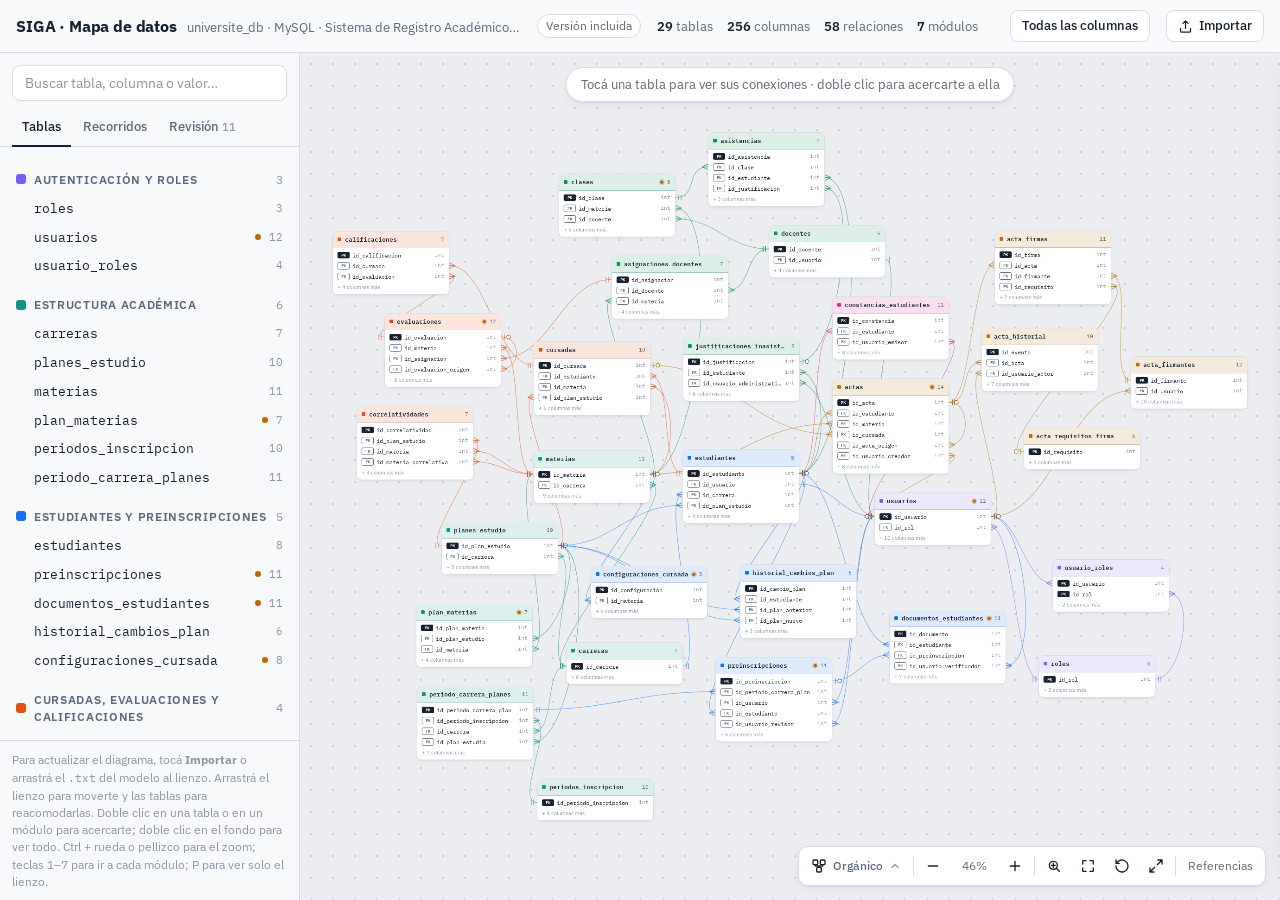
==== commit 02705cc0: "Mapa de datos: modo solo lienzo a pantalla completa Botón en la barra inferior (y tecla P) que ocult" ====
--- a/modelo/mapa_modelo_datos.html
+++ b/modelo/mapa_modelo_datos.html
@@ -173,7 +173,12 @@
 .lvl line { stroke: var(--line); stroke-dasharray: 3 5; }
 .legend-btn { width: auto !important; padding: 0 8px; font-size: 12px; color: var(--muted); gap: 4px; display: inline-flex !important; align-items: center; }
 .legend-btn[aria-expanded="true"] { background: var(--panel); color: var(--ink); }
-.zoom button[aria-pressed="true"] { background: var(--ink); color: var(--card); }
+.zoom button[aria-pressed="true"]:not(#z-full) { background: var(--ink); color: var(--card); }
+.app.canvas-only { grid-template-rows: minmax(0, 1fr); }
+.app.canvas-only .bar, .app.canvas-only .side { display: none !important; }
+.app.canvas-only .body { grid-template-columns: minmax(0, 1fr); }
+#z-full .i-exit, .app.canvas-only #z-full .i-enter { display: none; }
+.app.canvas-only #z-full .i-exit { display: block; }
 .zoom .sep { width: 1px; min-width: 0; height: 20px; background: var(--line); }
 .stage.has-drawer .zoom, .stage.has-drawer .legend { right: 454px; }
 @media (max-width: 820px) { .stage.has-drawer .zoom, .stage.has-drawer .legend { right: 14px; } }
@@ -283,7 +288,7 @@
         <button role="tab" data-tab="notes" aria-selected="false">Revisión<span class="n" id="n-notes"></span></button>
       </div>
       <div class="list" id="list"></div>
-      <div class="side-foot">Para actualizar el diagrama, tocá <b>Importar</b> o arrastrá el <code>.txt</code> del modelo al lienzo. Arrastrá el lienzo para moverte y las tablas para reacomodarlas. Doble clic en una tabla o en un módulo para acercarte; doble clic en el fondo para ver todo. Ctrl + rueda o pellizco para el zoom; teclas 1–7 para ir a cada módulo.</div>
+      <div class="side-foot">Para actualizar el diagrama, tocá <b>Importar</b> o arrastrá el <code>.txt</code> del modelo al lienzo. Arrastrá el lienzo para moverte y las tablas para reacomodarlas. Doble clic en una tabla o en un módulo para acercarte; doble clic en el fondo para ver todo. Ctrl + rueda o pellizco para el zoom; teclas 1–7 para ir a cada módulo; P para ver solo el lienzo.</div>
     </aside>
 
     <main class="stage" id="stage" aria-label="Diagrama del modelo de datos">
@@ -317,6 +322,7 @@
         <button id="z-follow" aria-pressed="false" aria-label="Zoom automático" title="Zoom automático: al elegir una tabla, acercarse a ella y a sus conexiones"><svg viewBox="0 0 24 24" fill="none" stroke="currentColor" stroke-width="2" stroke-linecap="round"><circle cx="11" cy="11" r="6"/><path d="m20 20-4.5-4.5M11 8v6M8 11h6"/></svg></button>
         <button id="z-fit" aria-label="Ver todo" title="Ver todo (F)"><svg viewBox="0 0 24 24" fill="none" stroke="currentColor" stroke-width="2" stroke-linecap="round" stroke-linejoin="round"><path d="M4 9V5a1 1 0 0 1 1-1h4M15 4h4a1 1 0 0 1 1 1v4M20 15v4a1 1 0 0 1-1 1h-4M9 20H5a1 1 0 0 1-1-1v-4"/></svg></button>
         <button id="z-reset" aria-label="Reacomodar" title="Volver al orden calculado (descarta lo que moviste a mano)"><svg viewBox="0 0 24 24" fill="none" stroke="currentColor" stroke-width="2" stroke-linecap="round" stroke-linejoin="round"><path d="M3 12a9 9 0 1 0 3-6.7L3 8M3 3v5h5"/></svg></button>
+        <button id="z-full" aria-pressed="false" aria-label="Solo el lienzo" title="Solo el lienzo, a pantalla completa (P)"><svg class="i-enter" viewBox="0 0 24 24" fill="none" stroke="currentColor" stroke-width="2" stroke-linecap="round" stroke-linejoin="round"><path d="M15 3h6v6M9 21H3v-6M21 3l-7 7M3 21l7-7"/></svg><svg class="i-exit" viewBox="0 0 24 24" fill="none" stroke="currentColor" stroke-width="2" stroke-linecap="round" stroke-linejoin="round"><path d="M4 14h6v6M20 10h-6V4M14 10l7-7M3 21l7-7"/></svg></button>
         <span class="sep hide-sm"></span>
         <button class="legend-btn hide-sm" id="legend-btn" aria-expanded="false" aria-controls="legend">Referencias</button>
       </div>
@@ -1919,6 +1925,22 @@
   $('z-in').onclick = function () { var c = center(); zoomAt(c[0], c[1], 1.25, true); };
   $('z-out').onclick = function () { var c = center(); zoomAt(c[0], c[1], 0.8, true); };
   $('z-fit').onclick = function () { fitTo(null, true); };
+  // Solo lienzo: oculta la barra superior y el índice, e intenta pasar el navegador a pantalla completa.
+  function canvasOnly(on) {
+    var app = $('app');
+    if (on === app.classList.contains('canvas-only')) return;
+    app.classList.toggle('canvas-only', on);
+    $('z-full').setAttribute('aria-pressed', on);
+    $('z-full').setAttribute('aria-label', on ? 'Salir del modo lienzo' : 'Solo el lienzo');
+    $('z-full').title = on ? 'Salir del modo lienzo (P o Esc)' : 'Solo el lienzo, a pantalla completa (P)';
+    try {
+      if (on && document.documentElement.requestFullscreen && !document.fullscreenElement) document.documentElement.requestFullscreen().catch(function () {});
+      if (!on && document.fullscreenElement && document.exitFullscreen) document.exitFullscreen().catch(function () {});
+    } catch (err) {}
+    requestAnimationFrame(function () { if (S.sel) ensureVisible([S.sel]); else fitTo(S.modFocus ? M.modules.filter(function (x) { return x.name === S.modFocus; })[0].tables.map(function (t) { return t.name; }) : null, true); });
+  }
+  $('z-full').onclick = function () { canvasOnly(!$('app').classList.contains('canvas-only')); };
+  document.addEventListener('fullscreenchange', function () { if (!document.fullscreenElement && $('app').classList.contains('canvas-only')) canvasOnly(false); });
   $('z-reset').onclick = function () { store(layoutKey(S.layout), null); applyLayout(S.layout, true); toast('Tablas reacomodadas'); };
   $('z-follow').onclick = function () { S.follow = !S.follow; this.setAttribute('aria-pressed', S.follow); store('siga-mapa-follow', S.follow); toast(S.follow ? 'Zoom automático activado' : 'Zoom automático desactivado'); };
   S.follow = !!store('siga-mapa-follow'); $('z-follow').setAttribute('aria-pressed', S.follow);
@@ -2128,7 +2150,8 @@
 
   document.addEventListener('keydown', function (e) {
     if (e.target.matches('input')) { if (e.key === 'Escape') { e.target.value = ''; e.target.dispatchEvent(new Event('input')); e.target.blur(); } return; }
-    if (e.key === 'Escape') { if (S.tour) endTour(); else if (S.sel) select(null); else if (S.modFocus) { S.modFocus = null; applyFocus(); } else if (!$('layouts').hidden) toggleLayoutMenu(false); else if (!$('legend').hidden) $('legend-btn').click(); }
+    if (e.key === 'p' || e.key === 'P') { $('z-full').click(); return; }
+    if (e.key === 'Escape') { if (S.tour) endTour(); else if (S.sel) select(null); else if (S.modFocus) { S.modFocus = null; applyFocus(); } else if (!$('layouts').hidden) toggleLayoutMenu(false); else if (!$('legend').hidden) $('legend-btn').click(); else if ($('app').classList.contains('canvas-only')) canvasOnly(false); }
     else if (e.key === '/') { e.preventDefault(); $('q').focus(); }
     else if (e.key === 'f' || e.key === 'F') { S.modFocus = null; applyFocus(); fitTo(null, true); }
     else if (/^[1-9]$/.test(e.key) && M.modules[+e.key - 1]) zoomModule(M.modules[+e.key - 1]);
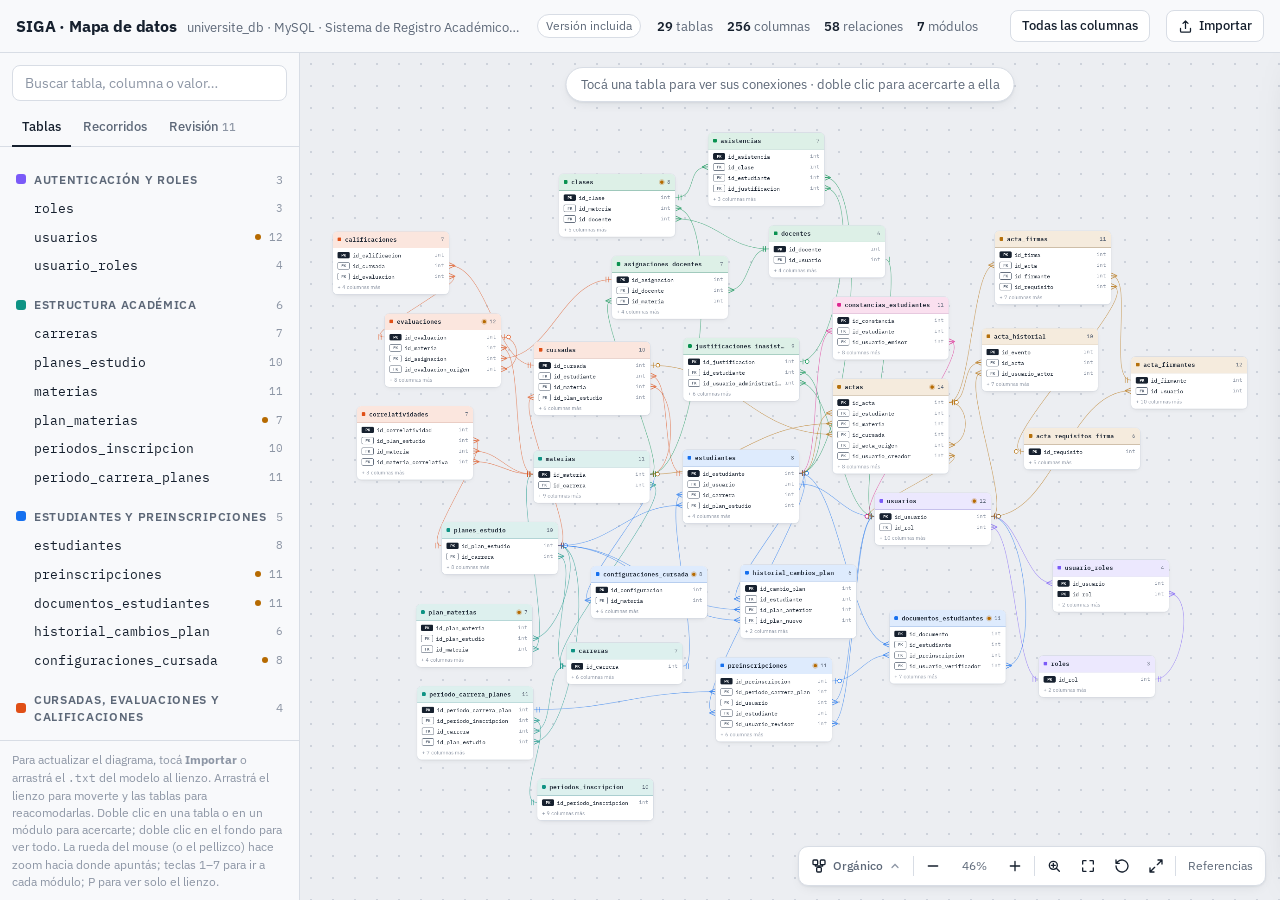
==== commit 54c07ca0: "Mapa de datos: la rueda del mouse hace zoom hacia el puntero El lienzo se mueve sólo arrastrando; la" ====
--- a/modelo/mapa_modelo_datos.html
+++ b/modelo/mapa_modelo_datos.html
@@ -288,7 +288,7 @@
         <button role="tab" data-tab="notes" aria-selected="false">Revisión<span class="n" id="n-notes"></span></button>
       </div>
       <div class="list" id="list"></div>
-      <div class="side-foot">Para actualizar el diagrama, tocá <b>Importar</b> o arrastrá el <code>.txt</code> del modelo al lienzo. Arrastrá el lienzo para moverte y las tablas para reacomodarlas. Doble clic en una tabla o en un módulo para acercarte; doble clic en el fondo para ver todo. Ctrl + rueda o pellizco para el zoom; teclas 1–7 para ir a cada módulo; P para ver solo el lienzo.</div>
+      <div class="side-foot">Para actualizar el diagrama, tocá <b>Importar</b> o arrastrá el <code>.txt</code> del modelo al lienzo. Arrastrá el lienzo para moverte y las tablas para reacomodarlas. Doble clic en una tabla o en un módulo para acercarte; doble clic en el fondo para ver todo. La rueda del mouse (o el pellizco) hace zoom hacia donde apuntás; teclas 1–7 para ir a cada módulo; P para ver solo el lienzo.</div>
     </aside>
 
     <main class="stage" id="stage" aria-label="Diagrama del modelo de datos">
@@ -1915,8 +1915,10 @@
     if (e.target.closest('.drawer, .tour')) return;
     e.preventDefault(); S.touched = true;
     var r = stage.getBoundingClientRect();
-    if (e.ctrlKey || e.metaKey) zoomAt(e.clientX - r.left, e.clientY - r.top, Math.exp(-e.deltaY * 0.01));
-    else { S.view.x -= e.deltaX; S.view.y -= e.deltaY; applyView(false); }
+    // La rueda siempre hace zoom hacia donde apunta el mouse; para mover el lienzo se arrastra.
+    var dy = e.deltaY * (e.deltaMode === 1 ? 16 : e.deltaMode === 2 ? 400 : 1);
+    dy = Math.max(-120, Math.min(120, dy));
+    zoomAt(e.clientX - r.left, e.clientY - r.top, Math.exp(-dy * (e.ctrlKey ? 0.01 : 0.0022)));
     applyFocus();
   }, { passive: false });
   stage.addEventListener('keydown', function (e) { var c = e.target.closest('.tbl'); if (c && (e.key === 'Enter' || e.key === ' ')) { e.preventDefault(); select(c.dataset.t, false); } });
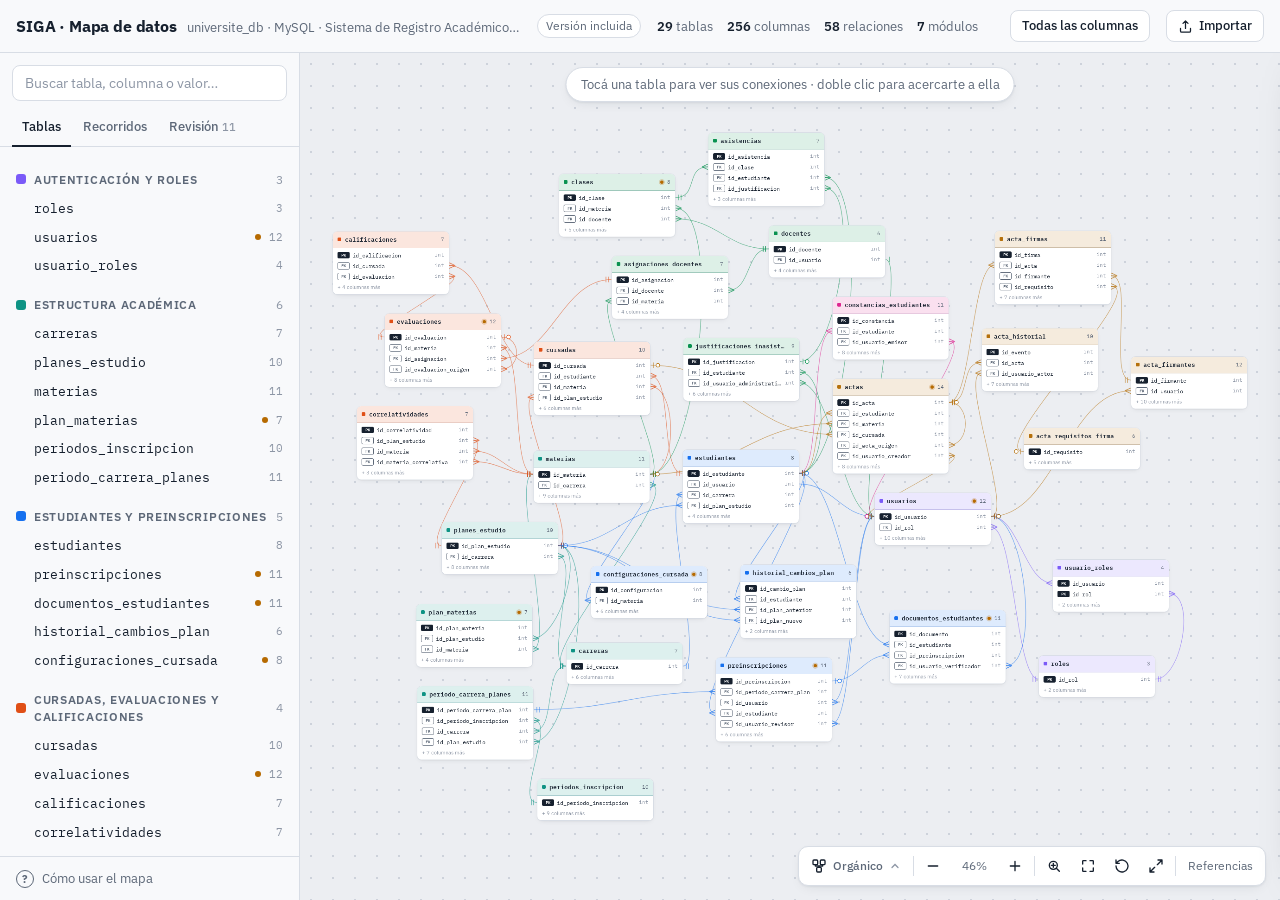
==== commit 67a01584: "Mapa de datos: ayuda de uso como tooltip El texto de ayuda del índice lateral pasa a un botón «Cómo " ====
--- a/modelo/mapa_modelo_datos.html
+++ b/modelo/mapa_modelo_datos.html
@@ -104,7 +104,18 @@
 .note .who { display: flex; justify-content: space-between; gap: 8px; }
 .note .who button { border: 0; background: none; padding: 0; cursor: pointer; font-family: var(--mono); font-size: 12px; font-weight: 600; color: var(--warn); }
 .note code { background: color-mix(in srgb, var(--warn) 14%, transparent); padding: 0 3px; border-radius: 3px; }
-.side-foot { padding: 10px 12px; border-top: 1px solid var(--line); color: var(--faint); font-size: 11.5px; }
+.side-foot { position: relative; padding: 8px 10px; border-top: 1px solid var(--line); }
+.help-btn { display: inline-flex; align-items: center; gap: 8px; border: 0; background: none; padding: 4px 6px; border-radius: 6px; cursor: pointer; color: var(--muted); font-size: 12.5px; }
+.help-btn:hover, .help-btn[aria-expanded="true"] { background: var(--card); color: var(--ink); }
+.help-btn .q { display: grid; place-items: center; width: 18px; height: 18px; border-radius: 50%; border: 1.5px solid currentColor; font-size: 11px; font-weight: 700; }
+.help-pop { position: absolute; left: 10px; bottom: calc(100% - 2px); width: 350px; max-width: calc(100vw - 24px); padding: 12px 14px; border-radius: 12px; background: var(--card); border: 1px solid var(--line); box-shadow: 0 16px 40px -14px rgba(0,0,0,.35); font-size: 12.5px; color: var(--ink); z-index: 30; opacity: 0; visibility: hidden; transform: translateY(4px); transition: opacity .15s, transform .15s, visibility .15s; }
+.side-foot:hover .help-pop, .side-foot:focus-within .help-pop, .help-pop.open { opacity: 1; visibility: visible; transform: none; }
+.help-pop dl { display: grid; grid-template-columns: auto 1fr; gap: 4px 12px; margin: 0; }
+.help-pop dl + dl { margin-top: 10px; padding-top: 10px; border-top: 1px solid var(--line); }
+.help-pop dt { font-weight: 600; white-space: nowrap; }
+.help-pop dd { margin: 0; color: var(--muted); }
+.help-pop kbd { font-family: var(--mono); font-size: 11px; padding: 0 5px; border-radius: 4px; border: 1px solid var(--line); background: var(--panel); }
+.help-pop p { margin: 10px 0 0; padding-top: 10px; border-top: 1px solid var(--line); color: var(--muted); }
 
 /* ---------- Lienzo ---------- */
 .stage { position: relative; overflow: hidden; min-height: 0; touch-action: none; cursor: grab;
@@ -288,7 +299,27 @@
         <button role="tab" data-tab="notes" aria-selected="false">Revisión<span class="n" id="n-notes"></span></button>
       </div>
       <div class="list" id="list"></div>
-      <div class="side-foot">Para actualizar el diagrama, tocá <b>Importar</b> o arrastrá el <code>.txt</code> del modelo al lienzo. Arrastrá el lienzo para moverte y las tablas para reacomodarlas. Doble clic en una tabla o en un módulo para acercarte; doble clic en el fondo para ver todo. La rueda del mouse (o el pellizco) hace zoom hacia donde apuntás; teclas 1–7 para ir a cada módulo; P para ver solo el lienzo.</div>
+      <div class="side-foot">
+        <button class="help-btn" id="help-btn" aria-expanded="false" aria-controls="help-pop"><span class="q">?</span>Cómo usar el mapa</button>
+        <div class="help-pop" id="help-pop" role="tooltip">
+          <dl>
+            <dt>Arrastrar el fondo</dt><dd>mover el lienzo</dd>
+            <dt>Rueda o pellizco</dt><dd>zoom hacia el puntero</dd>
+            <dt>Arrastrar una tabla</dt><dd>reacomodarla</dd>
+            <dt>Doble clic en tabla</dt><dd>acercarse a ella</dd>
+            <dt>Doble clic en módulo</dt><dd>encuadrar el módulo</dd>
+            <dt>Doble clic en el fondo</dt><dd>ver todo</dd>
+          </dl>
+          <dl class="keys">
+            <dt><kbd>1</kbd>–<kbd>7</kbd></dt><dd>ir a cada módulo</dd>
+            <dt><kbd>F</kbd></dt><dd>ver todo</dd>
+            <dt><kbd>P</kbd></dt><dd>solo el lienzo</dd>
+            <dt><kbd>/</kbd></dt><dd>buscar</dd>
+            <dt><kbd>Esc</kbd></dt><dd>cerrar o volver</dd>
+          </dl>
+          <p>Para actualizar el diagrama, tocá <b>Importar</b> o arrastrá el <code>.txt</code> del modelo al lienzo.</p>
+        </div>
+      </div>
     </aside>
 
     <main class="stage" id="stage" aria-label="Diagrama del modelo de datos">
@@ -2148,6 +2179,8 @@
   stage.addEventListener('drop', function (e) { e.preventDefault(); $('drop').hidden = true; var f = e.dataTransfer.files[0]; if (f) readFile(f); });
 
   function closeSideMobile() { $('app').classList.remove('side-open'); }
+  $('help-btn').onclick = function () { var o = !$('help-pop').classList.contains('open'); $('help-pop').classList.toggle('open', o); this.setAttribute('aria-expanded', o); };
+  document.addEventListener('pointerdown', function (e) { if (!e.target.closest('.side-foot')) { $('help-pop').classList.remove('open'); $('help-btn').setAttribute('aria-expanded', 'false'); } });
   $('side-btn').onclick = function (e) { e.stopPropagation(); $('app').classList.toggle('side-open'); };
 
   document.addEventListener('keydown', function (e) {
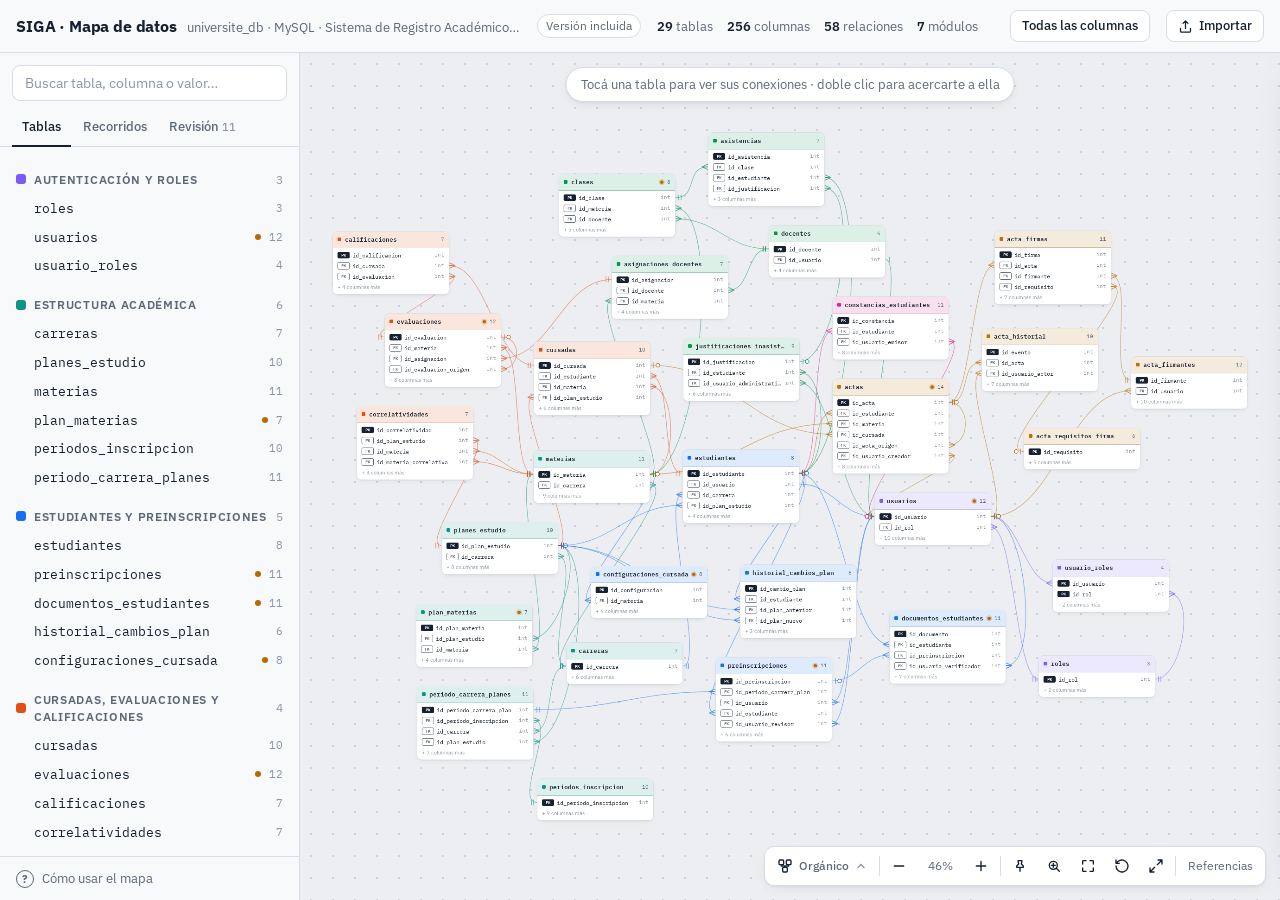
==== commit 5d0d87c1: "Mapa de datos: opción para fijar el resaltado Botón con un pin en la barra inferior (y tecla M) que " ====
--- a/modelo/mapa_modelo_datos.html
+++ b/modelo/mapa_modelo_datos.html
@@ -314,6 +314,7 @@
             <dt><kbd>1</kbd>–<kbd>7</kbd></dt><dd>ir a cada módulo</dd>
             <dt><kbd>F</kbd></dt><dd>ver todo</dd>
             <dt><kbd>P</kbd></dt><dd>solo el lienzo</dd>
+            <dt><kbd>M</kbd></dt><dd>fijar el resaltado (no cambia al pasar el mouse)</dd>
             <dt><kbd>/</kbd></dt><dd>buscar</dd>
             <dt><kbd>Esc</kbd></dt><dd>cerrar o volver</dd>
           </dl>
@@ -350,6 +351,7 @@
         <span id="z-val">100%</span>
         <button id="z-in" aria-label="Acercar"><svg viewBox="0 0 24 24" fill="none" stroke="currentColor" stroke-width="2" stroke-linecap="round"><path d="M12 5v14M5 12h14"/></svg></button>
         <span class="sep"></span>
+        <button id="z-pin" aria-pressed="false" aria-label="Fijar el resaltado" title="Fijar el resaltado (M): las conexiones sólo cambian al hacer clic, no al pasar el mouse"><svg viewBox="0 0 24 24" fill="none" stroke="currentColor" stroke-width="2" stroke-linecap="round" stroke-linejoin="round"><path d="M9 4h6l-1 5 3 3v2H7v-2l3-3-1-5zM12 14v6"/></svg></button>
         <button id="z-follow" aria-pressed="false" aria-label="Zoom automático" title="Zoom automático: al elegir una tabla, acercarse a ella y a sus conexiones"><svg viewBox="0 0 24 24" fill="none" stroke="currentColor" stroke-width="2" stroke-linecap="round"><circle cx="11" cy="11" r="6"/><path d="m20 20-4.5-4.5M11 8v6M8 11h6"/></svg></button>
         <button id="z-fit" aria-label="Ver todo" title="Ver todo (F)"><svg viewBox="0 0 24 24" fill="none" stroke="currentColor" stroke-width="2" stroke-linecap="round" stroke-linejoin="round"><path d="M4 9V5a1 1 0 0 1 1-1h4M15 4h4a1 1 0 0 1 1 1v4M20 15v4a1 1 0 0 1-1 1h-4M9 20H5a1 1 0 0 1-1-1v-4"/></svg></button>
         <button id="z-reset" aria-label="Reacomodar" title="Volver al orden calculado (descarta lo que moviste a mano)"><svg viewBox="0 0 24 24" fill="none" stroke="currentColor" stroke-width="2" stroke-linecap="round" stroke-linejoin="round"><path d="M3 12a9 9 0 1 0 3-6.7L3 8M3 3v5h5"/></svg></button>
@@ -1902,7 +1904,7 @@
     if (!drag) {
       var c = e.target.closest && e.target.closest('.tbl');
       var h = c ? c.dataset.t : null;
-      if (h !== S.hover && !S.tour && e.pointerType === 'mouse') { S.hover = h; applyFocus(); }
+      if (h !== S.hover && !S.tour && !S.pin && e.pointerType === 'mouse') { S.hover = h; applyFocus(); }
       return;
     }
     var dx = e.clientX - drag.sx, dy = e.clientY - drag.sy;
@@ -1977,6 +1979,14 @@
   $('z-reset').onclick = function () { store(layoutKey(S.layout), null); applyLayout(S.layout, true); toast('Tablas reacomodadas'); };
   $('z-follow').onclick = function () { S.follow = !S.follow; this.setAttribute('aria-pressed', S.follow); store('siga-mapa-follow', S.follow); toast(S.follow ? 'Zoom automático activado' : 'Zoom automático desactivado'); };
   S.follow = !!store('siga-mapa-follow'); $('z-follow').setAttribute('aria-pressed', S.follow);
+  // Fijar el resaltado: pasar el mouse por otra tabla no cambia lo que se está mirando.
+  function setPin(on, quiet) {
+    S.pin = on; $('z-pin').setAttribute('aria-pressed', on); store('siga-mapa-pin', on);
+    if (on && S.hover) { S.hover = null; applyFocus(); }
+    if (!quiet) toast(on ? 'Resaltado fijo: sólo cambia al hacer clic' : 'Resaltado al pasar el mouse');
+  }
+  $('z-pin').onclick = function () { setPin(!S.pin); };
+  setPin(!!store('siga-mapa-pin'), true);
   $('legend-btn').onclick = function () { var l = $('legend'); l.hidden = !l.hidden; this.setAttribute('aria-expanded', !l.hidden); if (!l.hidden) toggleLayoutMenu(false); };
 
   /* ================== Selección y ficha ================== */
@@ -2186,6 +2196,7 @@
   document.addEventListener('keydown', function (e) {
     if (e.target.matches('input')) { if (e.key === 'Escape') { e.target.value = ''; e.target.dispatchEvent(new Event('input')); e.target.blur(); } return; }
     if (e.key === 'p' || e.key === 'P') { $('z-full').click(); return; }
+    if (e.key === 'm' || e.key === 'M') { setPin(!S.pin); return; }
     if (e.key === 'Escape') { if (S.tour) endTour(); else if (S.sel) select(null); else if (S.modFocus) { S.modFocus = null; applyFocus(); } else if (!$('layouts').hidden) toggleLayoutMenu(false); else if (!$('legend').hidden) $('legend-btn').click(); else if ($('app').classList.contains('canvas-only')) canvasOnly(false); }
     else if (e.key === '/') { e.preventDefault(); $('q').focus(); }
     else if (e.key === 'f' || e.key === 'F') { S.modFocus = null; applyFocus(); fitTo(null, true); }
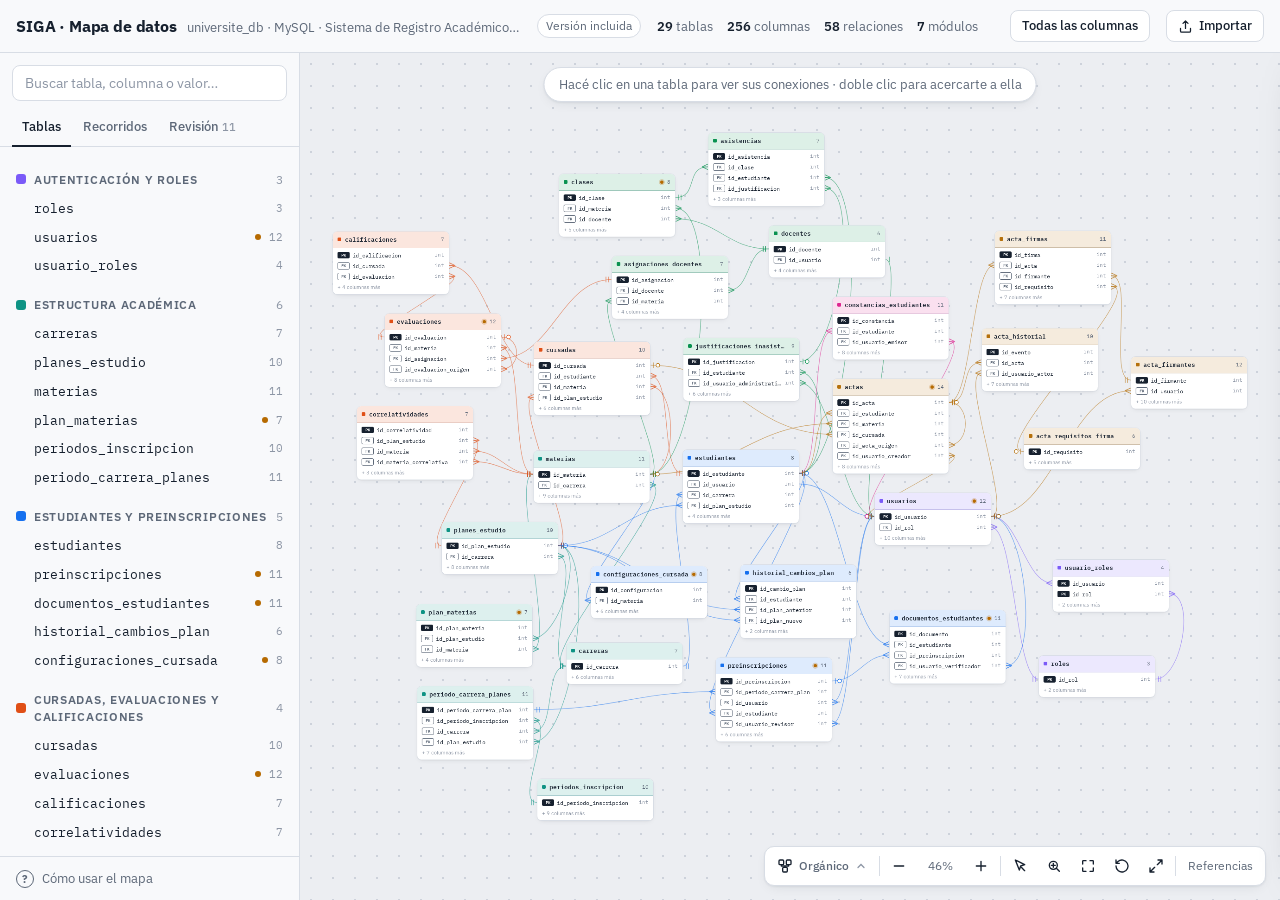
==== commit 288339cf: "Mapa de datos: resaltado manual por defecto Ahora las conexiones cambian sólo al hacer clic. El botó" ====
--- a/modelo/mapa_modelo_datos.html
+++ b/modelo/mapa_modelo_datos.html
@@ -314,7 +314,7 @@
             <dt><kbd>1</kbd>–<kbd>7</kbd></dt><dd>ir a cada módulo</dd>
             <dt><kbd>F</kbd></dt><dd>ver todo</dd>
             <dt><kbd>P</kbd></dt><dd>solo el lienzo</dd>
-            <dt><kbd>M</kbd></dt><dd>fijar el resaltado (no cambia al pasar el mouse)</dd>
+            <dt><kbd>M</kbd></dt><dd>resaltado automático al pasar el mouse</dd>
             <dt><kbd>/</kbd></dt><dd>buscar</dd>
             <dt><kbd>Esc</kbd></dt><dd>cerrar o volver</dd>
           </dl>
@@ -329,7 +329,7 @@
         <div id="nodes"></div>
       </div>
 
-      <div class="hint" id="hint">Tocá una tabla para ver sus conexiones · doble clic para acercarte a ella</div>
+      <div class="hint" id="hint">Hacé clic en una tabla para ver sus conexiones · doble clic para acercarte a ella</div>
 
 
       <div class="legend" id="legend" aria-label="Referencias" hidden>
@@ -351,7 +351,7 @@
         <span id="z-val">100%</span>
         <button id="z-in" aria-label="Acercar"><svg viewBox="0 0 24 24" fill="none" stroke="currentColor" stroke-width="2" stroke-linecap="round"><path d="M12 5v14M5 12h14"/></svg></button>
         <span class="sep"></span>
-        <button id="z-pin" aria-pressed="false" aria-label="Fijar el resaltado" title="Fijar el resaltado (M): las conexiones sólo cambian al hacer clic, no al pasar el mouse"><svg viewBox="0 0 24 24" fill="none" stroke="currentColor" stroke-width="2" stroke-linecap="round" stroke-linejoin="round"><path d="M9 4h6l-1 5 3 3v2H7v-2l3-3-1-5zM12 14v6"/></svg></button>
+        <button id="z-pin" aria-pressed="false" aria-label="Resaltado automático" title="Resaltado automático (M): resaltar las conexiones al pasar el mouse por una tabla"><svg viewBox="0 0 24 24" fill="none" stroke="currentColor" stroke-width="2" stroke-linecap="round" stroke-linejoin="round"><path d="M5 3l14 7-6 2-2 6z"/><path d="M14 14l5 5"/></svg></button>
         <button id="z-follow" aria-pressed="false" aria-label="Zoom automático" title="Zoom automático: al elegir una tabla, acercarse a ella y a sus conexiones"><svg viewBox="0 0 24 24" fill="none" stroke="currentColor" stroke-width="2" stroke-linecap="round"><circle cx="11" cy="11" r="6"/><path d="m20 20-4.5-4.5M11 8v6M8 11h6"/></svg></button>
         <button id="z-fit" aria-label="Ver todo" title="Ver todo (F)"><svg viewBox="0 0 24 24" fill="none" stroke="currentColor" stroke-width="2" stroke-linecap="round" stroke-linejoin="round"><path d="M4 9V5a1 1 0 0 1 1-1h4M15 4h4a1 1 0 0 1 1 1v4M20 15v4a1 1 0 0 1-1 1h-4M9 20H5a1 1 0 0 1-1-1v-4"/></svg></button>
         <button id="z-reset" aria-label="Reacomodar" title="Volver al orden calculado (descarta lo que moviste a mano)"><svg viewBox="0 0 24 24" fill="none" stroke="currentColor" stroke-width="2" stroke-linecap="round" stroke-linejoin="round"><path d="M3 12a9 9 0 1 0 3-6.7L3 8M3 3v5h5"/></svg></button>
@@ -1979,14 +1979,15 @@
   $('z-reset').onclick = function () { store(layoutKey(S.layout), null); applyLayout(S.layout, true); toast('Tablas reacomodadas'); };
   $('z-follow').onclick = function () { S.follow = !S.follow; this.setAttribute('aria-pressed', S.follow); store('siga-mapa-follow', S.follow); toast(S.follow ? 'Zoom automático activado' : 'Zoom automático desactivado'); };
   S.follow = !!store('siga-mapa-follow'); $('z-follow').setAttribute('aria-pressed', S.follow);
-  // Fijar el resaltado: pasar el mouse por otra tabla no cambia lo que se está mirando.
+  // Resaltado: por defecto es manual (sólo cambia al hacer clic); el botón activa el modo automático,
+  // en el que pasar el mouse por una tabla muestra sus conexiones.
   function setPin(on, quiet) {
-    S.pin = on; $('z-pin').setAttribute('aria-pressed', on); store('siga-mapa-pin', on);
+    S.pin = on; $('z-pin').setAttribute('aria-pressed', !on); store('siga-mapa-resaltado-auto', !on);
     if (on && S.hover) { S.hover = null; applyFocus(); }
-    if (!quiet) toast(on ? 'Resaltado fijo: sólo cambia al hacer clic' : 'Resaltado al pasar el mouse');
+    if (!quiet) toast(on ? 'Resaltado manual: cambia sólo al hacer clic' : 'Resaltado automático: al pasar el mouse');
   }
   $('z-pin').onclick = function () { setPin(!S.pin); };
-  setPin(!!store('siga-mapa-pin'), true);
+  setPin(store('siga-mapa-resaltado-auto') !== true, true);
   $('legend-btn').onclick = function () { var l = $('legend'); l.hidden = !l.hidden; this.setAttribute('aria-expanded', !l.hidden); if (!l.hidden) toggleLayoutMenu(false); };
 
   /* ================== Selección y ficha ================== */
